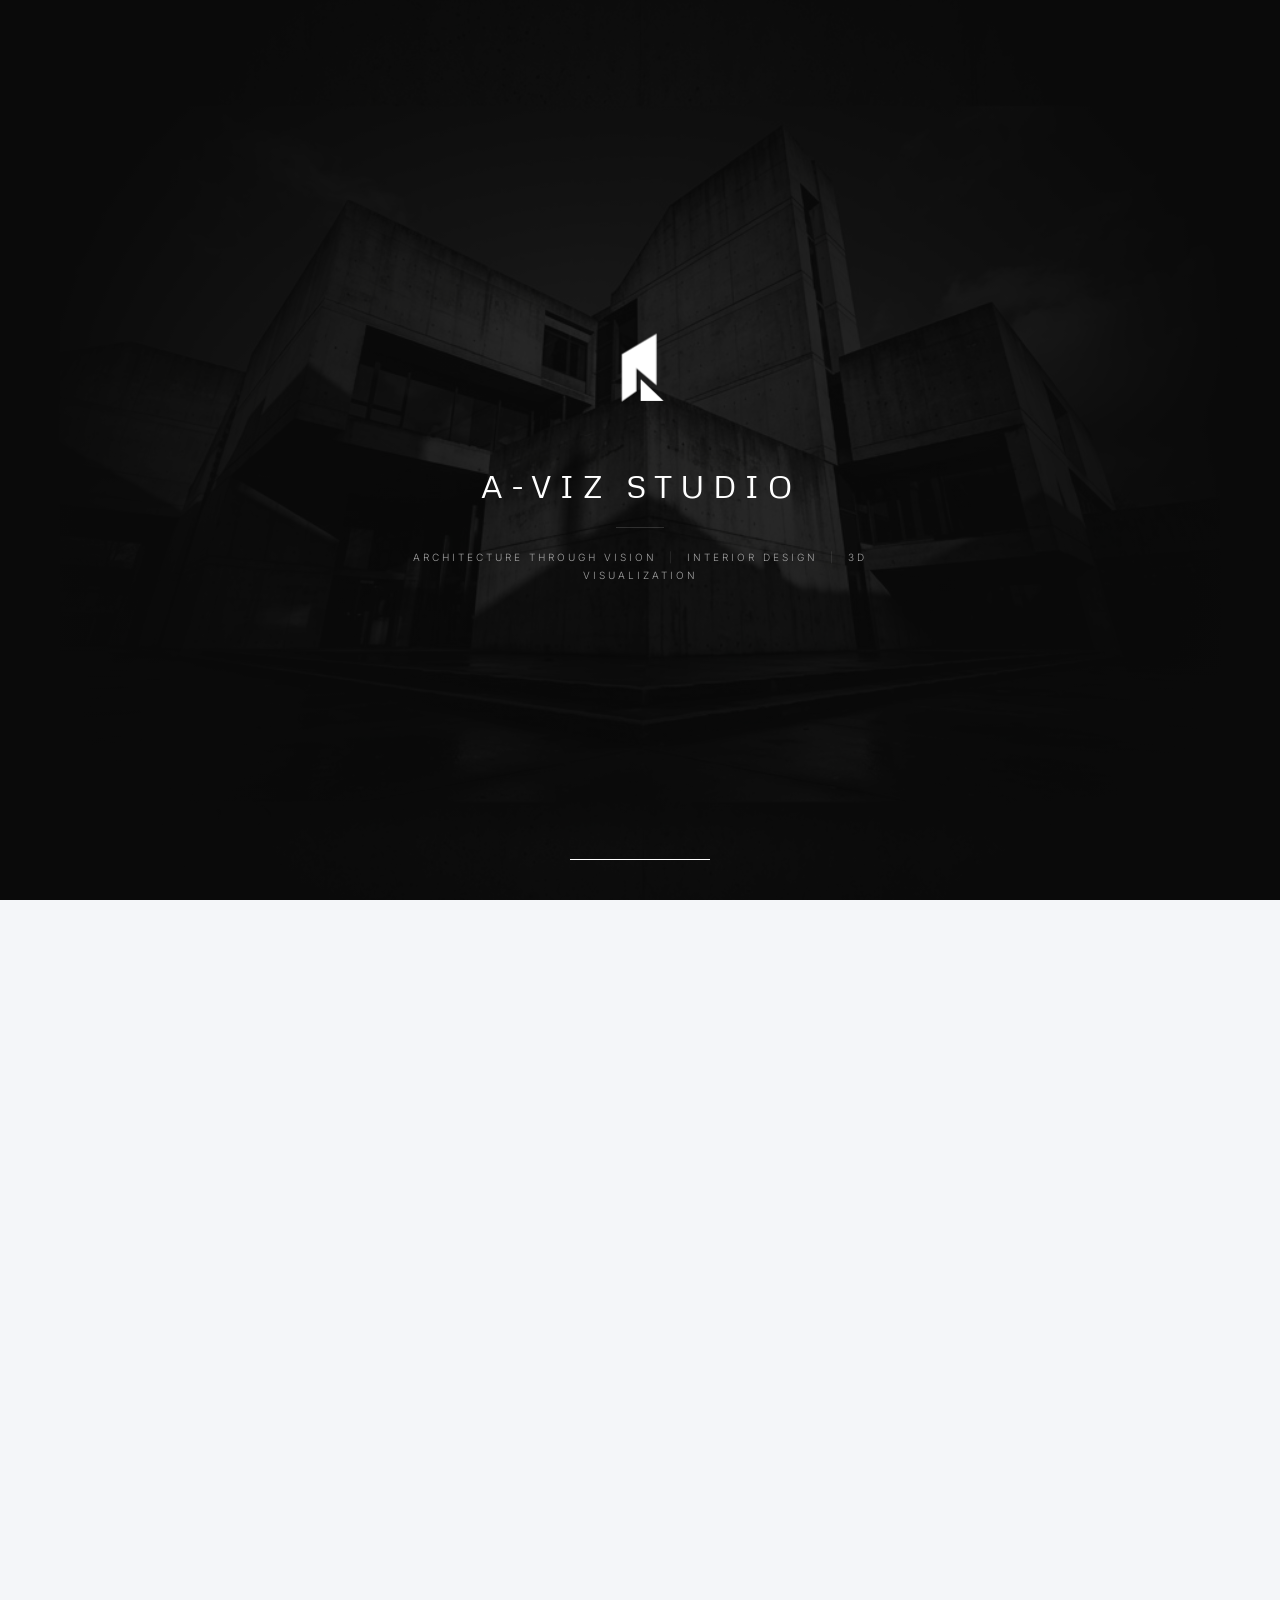
==== index.html @ 0d304546 "Update index.html gtag added" ====
<!DOCTYPE html>
<html lang="en">
    
<head>

    <!-- Google tag (gtag.js) -->
    <script async src="https://www.googletagmanager.com/gtag/js?id=G-V498LYVYKR"></script>
    <script>
      window.dataLayer = window.dataLayer || [];
      function gtag(){dataLayer.push(arguments);}
      gtag('js', new Date());

      gtag('config', 'G-V498LYVYKR');
    </script>
    
    <!-- Basic Metadata for browser configuration -->
    <meta charset="utf-8">
    <meta name="viewport" content="width=device-width, initial-scale=1.0">
    
    <!-- SEO Title and Meta Description rebranded to AVIZ -->
    <title>AVIZ Studio | Luxury Interior Design Studio in Kanyakumari</title>
    <meta name="description" content="AVIZ Studio creates residential, commercial and exterior design solutions with modern architecture, premium interiors and custom spaces across Tamil Nadu, India and international projects.">
    <meta name="keywords" content="Interior Design Studio, Interior Designers, Luxury Interior Design, Architectural Visualization, Residential Interior Design, Commercial Interior Design, Exterior Design, Architecture Studio, Interior Architecture, Interior Design Company, Modern Interior Design, Luxury Home Interiors, Villa Interior Design, Contemporary Interior Design, Turnkey Interior Solutions, Landscape Design, 3D Interior Visualization, Interior Design Services, Custom Interior Design, Interior Design India, Interior Designer Kanyakumari, Interior Design Tamil Nadu, AVIZ Studio, AVIZ Studio Interior Design, AVIZ Studio Architecture, AVIZ Studio Portfolio">
    
    <!-- Linking main premium stylesheet (restructured path) -->
    <link href="css/style.css" rel="stylesheet">
    <!-- Injected branding style overrides -->
    <style>
        .nav-logo-text {
            font-family: 'Metrophobic', sans-serif !important;
            font-size: 20px !important;
            font-weight: 400 !important;
            letter-spacing: 0.25em !important;
            color: #FFFFFF !important;
            text-transform: uppercase !important;
        }
        .dark-theme .nav-logo-text {
            color: var(--accent-gold) !important;
        }
    </style>
    <link rel="canonical" href="https://avizstudio.in/">
    
    <!-- Open Graph (Facebook / LinkedIn) Metadata -->
    <meta property="og:type" content="website">
    <meta property="og:site_name" content="AVIZ Studio">
    <meta property="og:locale" content="en_IN">
    <meta property="og:title" content="Luxury Interior & Architectural Design Studio | AVIZ Studio">
    <meta property="og:description" content="AVIZ Studio is a luxury interior and architectural design studio based in Kanyakumari, creating bespoke residential, commercial, exterior and landscape design solutions across Tamil Nadu, Kerala, India and for international clients.">
    <meta property="og:url" content="https://avizstudio.in/">
    <meta property="og:image" content="https://avizstudio.in/images/seo/og-home.webp">
    <meta property="og:image:secure_url" content="https://avizstudio.in/images/seo/og-home.webp">
    <meta property="og:image:type" content="image/webp">
    <meta property="og:image:width" content="1200">
    <meta property="og:image:height" content="630">
    <meta property="og:image:alt" content="Luxury residential interior designed by AVIZ Studio">
    <meta property="og:country-name" content="India">

    <!-- Twitter Card Metadata -->
    <meta name="twitter:card" content="summary_large_image">
    <meta name="twitter:title" content="Luxury Interior & Architectural Design Studio | AVIZ Studio">
    <meta name="twitter:description" content="Luxury residential, commercial, exterior and landscape design studio serving clients across Tamil Nadu, Kerala, India and internationally.">
    <meta name="twitter:image" content="https://avizstudio.in/images/seo/og-home.webp">
    <meta name="twitter:image:alt" content="Luxury residential interior designed by AVIZ Studio">
    <meta name="twitter:site" content="@avizstudio_in">
    <meta name="twitter:creator" content="@avizstudio_in">

    <!-- Favicon and App Manifest Configuration -->
    <link rel="apple-touch-icon" sizes="180x180" href="favicons/apple-touch-icon.png">
    <link rel="icon" type="image/png" sizes="32x32" href="favicons/favicon-32x32.png">
    <link rel="icon" type="image/png" sizes="16x16" href="favicons/favicon-16x16.png">
    <link rel="manifest" href="site.webmanifest">

    <!-- Schema.org Structured Data Metadata -->
    <script type="application/ld+json">
    [
      {
        "@context": "https://schema.org",
        "@type": "Organization",
        "@id": "https://avizstudio.in/#organization",
        "name": "AVIZ Studio",
        "alternateName": "A-VIZ Studio",
        "url": "https://avizstudio.in",
        "logo": {
            "@type": "ImageObject",
            "url": "https://avizstudio.in/favicons/android-chrome-512x512.png",
            "width": 512,
            "height": 512
        },
        "image": "https://avizstudio.in/favicons/android-chrome-512x512.png",
        "email": "contact@avizstudio.in",
        "telephone": "+917845803419",
        "description": "Luxury interior and architectural design studio specializing in residential, commercial, exterior and landscape design with photorealistic architectural visualization.",
        "sameAs": [
            "https://www.instagram.com/avizstudio.in?igsh=ZXhlcjF0a2FnNzVy",
            "https://www.facebook.com/share/1C89zfrvHT/",
            "https://www.linkedin.com/in/a-viz-studio-0ba87a421/?lipi=urn%3Ali%3Apage%3Ad_flagship3_profile_view_base_contact_details%3BxcHExHjMQsi23bev8tnMuw%3D%3D",
            "https://x.com/avizstudio_in"
        ]
      },
      {
        "@context": "https://schema.org",
        "@type": "LocalBusiness",
        "@id": "https://avizstudio.in/#business",
        "name": "AVIZ Studio",
        "url": "https://avizstudio.in",
        "logo": "https://avizstudio.in/favicons/android-chrome-512x512.png",
        "image": "https://avizstudio.in/images/seo/og-home.webp",
        "email": "contact@avizstudio.in",
        "telephone": "+917845803419",
        "description": "Luxury interior and architectural design studio serving clients across Tamil Nadu, Kerala, India and internationally.",
        "address": {
          "@type": "PostalAddress",
          "streetAddress": "Kanyakumari",
          "addressLocality": "Kanyakumari",
          "addressRegion": "Tamil Nadu",
          "postalCode": "629001",
          "addressCountry": "IN"
        },
        "geo": {
          "@type": "GeoCoordinates",
          "latitude": "8.088300",
          "longitude": "77.538500"
        },
        "areaServed": [
          "Tamil Nadu",
          "Kerala",
          "India"
        ],
        "openingHoursSpecification": [
          {
            "@type": "OpeningHoursSpecification",
            "dayOfWeek": [
              "Monday",
              "Tuesday",
              "Wednesday",
              "Thursday",
              "Friday",
              "Saturday"
            ],
            "opens": "09:00",
            "closes": "18:00"
          }
        ],
        "hasOfferCatalog": {
          "@type": "OfferCatalog",
          "name": "Interior & Architectural Design Services",
          "itemListElement": [
            {
              "@type": "Offer",
              "itemOffered": {
                "@type": "Service",
                "name": "Residential Interior Design"
              }
            },
            {
              "@type": "Offer",
              "itemOffered": {
                "@type": "Service",
                "name": "Commercial Interior Design"
              }
            },
            {
              "@type": "Offer",
              "itemOffered": {
                "@type": "Service",
                "name": "Exterior Design"
              }
            },
            {
              "@type": "Offer",
              "itemOffered": {
                "@type": "Service",
                "name": "Architectural Design"
              }
            },
            {
              "@type": "Offer",
              "itemOffered": {
                "@type": "Service",
                "name": "Landscape Design"
              }
            },
            {
              "@type": "Offer",
              "itemOffered": {
                "@type": "Service",
                "name": "Modular Kitchen Design"
              }
            },
            {
              "@type": "Offer",
              "itemOffered": {
                "@type": "Service",
                "name": "Restaurant Interior Design"
              }
            },
            {
              "@type": "Offer",
              "itemOffered": {
                "@type": "Service",
                "name": "Office Interior Design"
              }
            },
            {
              "@type": "Offer",
              "itemOffered": {
                "@type": "Service",
                "name": "Retail Interior Design"
              }
            },
            {
              "@type": "Offer",
              "itemOffered": {
                "@type": "Service",
                "name": "Furniture Design"
              }
            },
            {
              "@type": "Offer",
              "itemOffered": {
                "@type": "Service",
                "name": "3D Architectural Visualization"
              }
            },
            {
              "@type": "Offer",
              "itemOffered": {
                "@type": "Service",
                "name": "Turnkey Interior Solutions"
              }
            }
          ]
        }
      },
      {
        "@context": "https://schema.org",
        "@type": "WebSite",
        "@id": "https://avizstudio.in/#website",
        "url": "https://avizstudio.in",
        "name": "AVIZ Studio",
        "publisher": {
          "@id": "https://avizstudio.in/#organization"
        },
        "inLanguage": "en-IN"
      },
      {
        "@context": "https://schema.org",
        "@type": "WebPage",
        "@id": "https://avizstudio.in/#webpage",
        "url": "https://avizstudio.in",
        "name": "Luxury Interior & Architectural Design Studio | AVIZ Studio",
        "description": "AVIZ Studio is a luxury interior and architectural design studio based in Kanyakumari, creating bespoke residential, commercial, exterior and landscape design solutions across Tamil Nadu, Kerala, India and for international clients.",
        "isPartOf": {
          "@id": "https://avizstudio.in/#website"
        },
        "about": {
          "@id": "https://avizstudio.in/#organization"
        },
        "primaryImageOfPage": {
          "@type": "ImageObject",
          "url": "https://avizstudio.in/images/seo/og-home.webp"
        }
      },
      {
        "@context": "https://schema.org",
        "@type": "ImageObject",
        "contentUrl": "https://avizstudio.in/images/seo/og-home.webp",
        "name": "Luxury Residential Interior designed by AVIZ Studio",
        "caption": "Luxury interior designed by AVIZ Studio"
      }
    ]
    </script>
</head>
<body class="loading-active">

    <!-- Premium Preloader Screen Overlay -->
    <div id="loader">
        <!-- Atmospheric Background Layer -->
        <div class="loader-bg-layer">
            <div class="loader-bg-img"></div>
            <div class="loader-bg-gradient"></div>
        </div>

        <!-- Central Brand Cluster -->
        <div class="loader-content-cluster">
            <!-- Animated SVG Logo Component -->
            <div class="loader-logo-svg">
                <svg viewBox="0 0 130 162" xmlns="http://www.w3.org/2000/svg" class="loader-svg">
                    <style>
                        @keyframes flapReveal {
                          0% { 
                            stroke-dashoffset: 450; 
                            opacity: 0; 
                            transform: perspective(800px) rotateY(-40deg) translateZ(-50px);
                          }
                          40% { 
                            opacity: 1; 
                          }
                          80% { 
                            stroke-dashoffset: 0; 
                            transform: perspective(800px) rotateY(5deg) translateZ(0);
                          }
                          100% { 
                            stroke-dashoffset: 0; 
                            transform: perspective(800px) rotateY(0deg) translateZ(0);
                            fill: rgba(255, 255, 255, 1);
                          }
                        }
                        
                        @keyframes coreDiscovery {
                          0% { 
                            transform: scale(0) translateY(20px); 
                            opacity: 0; 
                          }
                          65% { 
                            transform: scale(0) translateY(20px); 
                            opacity: 0; 
                          }
                          85% { 
                            transform: scale(1.1) translateY(-2px); 
                            opacity: 1; 
                          }
                          100% { 
                            transform: scale(1) translateY(0); 
                            opacity: 1; 
                          }
                        }
                    
                        @keyframes ambientGlow {
                          0%, 100% { filter: drop-shadow(0 0 2px rgba(255,255,255,0.3)); }
                          50% { filter: drop-shadow(0 0 12px rgba(255,255,255,0.7)); }
                        }
                    
                        .main-flap {
                          fill: rgba(255, 255, 255, 0);
                          stroke: #FFFFFF;
                          stroke-width: 0.75;
                          stroke-dasharray: 450;
                          transform-origin: 88.5px 75px;
                          animation: flapReveal 2.8s cubic-bezier(0.2, 0.8, 0.2, 1) forwards;
                        }
                    
                        .vision-core {
                          fill: #FFFFFF;
                          transform-origin: 82.5px 107.25px;
                          animation: coreDiscovery 3.2s cubic-bezier(0.34, 1.56, 0.64, 1) forwards,
                                     ambientGlow 4s ease-in-out infinite 3.2s;
                        }
                    </style>
                    <rect fill="none" height="162" width="130"></rect>
                    <path class="main-flap" d="M88.5 26L39 55.5V123L59.5 108.5V75L88.5 99.5V26Z"></path>
                    <path class="vision-core" d="M66 123V91.5L99 123H66Z"></path>
                </svg>
            </div>
            <!-- Brand Typography -->
            <h1 class="loader-brand-title">A-VIZ STUDIO</h1>
            <div class="loader-divider"></div>
            <p class="loader-brand-subtitle">
                ARCHITECTURE THROUGH VISION <span>|</span> INTERIOR DESIGN <span>|</span> 3D VISUALIZATION
            </p>
        </div>

        <!-- Muted loading bar -->
        <div class="loader-bar">
            <div class="loader-bar-fill"></div>
        </div>
    </div>

    <!-- Floating Navigation Header -->
    <nav id="navbar">
        <!-- Brand Logo image (rebranded to AVIZ logo) -->
        <a class="nav-logo" href="#home"><img class="nav-logo-img" alt="aviz logo" src="images/home/avizlogo.svg" decoding="async"><span class="nav-logo-text">A-VIZ</span></a>
        
        <!-- Hamburger Toggle Button for Mobile Screens -->
        <button class="hamburger-btn" id="hamburger-toggle" aria-label="Toggle Menu">
            <span class="hamburger-bar"></span>
            <span class="hamburger-bar"></span>
            <span class="hamburger-bar"></span>
        </button>
        
        <!-- Navigation Links List -->
        <ul class="nav-links" id="nav-menu">
            <li><a href="#about">About</a></li>
            <li><a href="#services">Services</a></li>
            <li><a href="#projects">Projects</a></li>
            <li><a href="#contact">Contact</a></li>
            <!-- Mobile Theme Toggle Option inside drawer menu -->
            <li class="mobile-theme-item">
                <button class="theme-toggle-btn-mobile" id="theme-toggle-mobile" aria-label="Toggle Theme">
                    <svg class="moon-icon" fill="none" stroke="currentColor" stroke-width="2" viewBox="0 0 24 24" xmlns="http://www.w3.org/2000/svg">
                        <path stroke-linecap="round" stroke-linejoin="round" d="M20.354 15.354A9 9 0 018.646 3.646 9.003 9.003 0 0012 21a9.003 9.003 0 008.354-5.646z"></path>
                    </svg>
                    <svg class="sun-icon" fill="none" stroke="currentColor" stroke-width="2" viewBox="0 0 24 24" xmlns="http://www.w3.org/2000/svg">
                        <path stroke-linecap="round" stroke-linejoin="round" d="M12 3v1m0 16v1m9-9h-1M4 12H3m15.364-6.364l-.707.707M6.343 17.657l-.707.707m0-12.728l.707.707m12.728 12.728l.707-.707M12 8a4 4 0 100 8 4 4 0 000-8z"></path>
                    </svg>
                </button>
            </li>
        </ul>
        
        <!-- Desktop Theme Switcher Circle Button -->
        <button class="theme-toggle-btn" id="theme-toggle" aria-label="Toggle Theme">
            <svg class="moon-icon" fill="none" stroke="currentColor" stroke-width="2" viewBox="0 0 24 24" xmlns="http://www.w3.org/2000/svg">
                <path stroke-linecap="round" stroke-linejoin="round" d="M20.354 15.354A9 9 0 018.646 3.646 9.003 9.003 0 0012 21a9.003 9.003 0 008.354-5.646z"></path>
            </svg>
            <svg class="sun-icon" fill="none" stroke="currentColor" stroke-width="2" viewBox="0 0 24 24" xmlns="http://www.w3.org/2000/svg">
                <path stroke-linecap="round" stroke-linejoin="round" d="M12 3v1m0 16v1m9-9h-1M4 12H3m15.364-6.364l-.707.707M6.343 17.657l-.707.707m0-12.728l.707.707m12.728 12.728l.707-.707M12 8a4 4 0 100 8 4 4 0 000-8z"></path>
            </svg>
        </button>
    </nav>

    <!-- Main Website Content Wrapper -->
    <div id="main-content">
        <!-- Hero Welcome Section (rebranded copy) -->
        <section id="home">
            <!-- Background Image layer with subtle zoom animation -->
            <div class="hero-background">
                <img class="hero-bg-img" alt="The Grand Marble Villa" src="images/residential/project1/thegrandmarblevilla1.webp" decoding="async">
            </div>
            <!-- Editorial typography contents -->
            <div class="hero-content">
                <span class="hero-badge reveal-mask-up">PREMIUM ARCHITECTURE • INTERIORS • VISUALIZATION</span>
                <h1 class="hero-title reveal-mask-up reveal-delay-1">Designing Spaces <br> <span>Creating Experiences</span></h1>
                <p class="hero-sub-text reveal-mask-up reveal-delay-2">A-VIZ Studio is a multidisciplinary design practice specializing in architecture, interior design, and photorealistic visualization. We transform ideas into timeless spaces through thoughtful design, technical precision, and cinematic-quality visual storytelling.</p>
                <!-- Interactive scroll trigger button -->
                <div class="hero-scroll-btn reveal-mask-up reveal-delay-3" onclick="document.querySelector('#about').scrollIntoView({behavior: 'smooth'})">
                    <span>Explore Work</span>
                    <div class="hero-scroll-line"></div>
                </div>
            </div>
        </section>

        <!-- About Us Section (Rebranded to corporate layout with value quote and metrics) -->
        <section id="about">
            <div class="section-container">
                <!-- Section Header Title -->
                <h2 class="section-title reveal-mask-up">Our <span>Studio</span></h2>
                <div class="about-grid">
                    <!-- Left: Typographic Quote and Stats Grid -->
                    <div class="about-values-col reveal-fade-left">
                        <h3 class="about-lead-quote">Creating timeless architecture and refined interiors through design.</h3>
                        <div class="about-stats-grid">
                            <div class="about-stat-item">
                                <span class="about-stat-num">3</span>
                                <span class="about-stat-label">Years Experience</span>
                            </div>
                            <div class="about-stat-item">
                                <span class="about-stat-num">50+</span>
                                <span class="about-stat-label">Projects Completed</span>
                            </div>
                        </div>
                    </div>
                    <!-- Right: Narrative block -->
                    <div class="about-desc-col reveal-fade-right reveal-delay-2">
                        <p>A-VIZ Studio is a multidisciplinary design studio delivering architecture, interior design, and architectural visualization for residential and commercial projects. Every project is approached with creativity, precision, and a deep understanding of how people experience space.</p>
                        <p>By combining architecture, interior planning, material selection, lighting design, and advanced visualization, we help clients confidently explore and refine their projects long before construction begins.</p>
                        <div class="about-signature">Architecture through Vision</div>
                    </div>
                </div>
            </div>
        </section>

        <!-- Services Section (Replaces Skills and Experience) -->
        <section id="services">
            <div class="section-container">
                <!-- Section Header Tags -->
                <span class="section-meta-tag reveal-mask-up">Our Capabilities</span>
                <h2 class="section-title reveal-mask-up">Our <span>Services</span></h2>
                
                <div class="services-grid">
                    <!-- Service Card 1 -->
                    <div class="services-card reveal-scale-in">
                        <div class="services-card-header">
                            <span class="services-card-badge">01 // ARCHITECTURE</span>
                        </div>
                        <div>
                            <h3 class="services-card-title">Architecture & Planning</h3>
                            <p class="services-card-desc">Thoughtfully designed residential and commercial architecture that balances functionality, aesthetics, and timeless design.</p>
                        </div>
                    </div>
                    <!-- Service Card 2 -->
                    <div class="services-card reveal-scale-in reveal-delay-1">
                        <div class="services-card-header">
                            <span class="services-card-badge">02 // INTERIOR DESIGN</span>
                        </div>
                        <div>
                            <h3 class="services-card-title">Interior Design</h3>
                            <p class="services-card-desc">Bespoke interiors crafted with refined materials, lighting, and spatial planning to create elegant, functional environments.</p>
                        </div>
                    </div>
                    <!-- Service Card 3 -->
                    <div class="services-card reveal-scale-in reveal-delay-2">
                        <div class="services-card-header">
                            <span class="services-card-badge">03 // ARCHITECTURAL VISUALIZATION</span>
                        </div>
                        <div>
                            <h3 class="services-card-title">3D Visualization & Rendering</h3>
                            <p class="services-card-desc">Photorealistic interior and exterior renderings that communicate every design detail before construction begins.</p>
                        </div>
                    </div>
                    <!-- Service Card 4 -->
                    <div class="services-card reveal-scale-in">
                        <div class="services-card-header">
                            <span class="services-card-badge">04 // WALKTHROUGH ANIMATION</span>
                        </div>
                        <div>
                            <h3 class="services-card-title">Cinematic Walkthroughs</h3>
                            <p class="services-card-desc">Immersive animations that allow clients to experience every space through realistic movement, lighting, and atmosphere.</p>
                        </div>
                    </div>
                    <!-- Service Card 5 -->
                    <div class="services-card reveal-scale-in reveal-delay-1">
                        <div class="services-card-header">
                            <span class="services-card-badge">05 // FURNITURE & CUSTOM DESIGN</span>
                        </div>
                        <div>
                            <h3 class="services-card-title">Custom Furniture & Joinery</h3>
                            <p class="services-card-desc">Tailor-made furniture, wardrobes, TV units, kitchens, and built-in elements designed to seamlessly integrate with each project's architectural vision.</p>
                        </div>
                    </div>
                    <!-- Service Card 6 -->
                    <div class="services-card reveal-scale-in reveal-delay-2">
                        <div class="services-card-header">
                            <span class="services-card-badge">06 // DESIGN CONSULTATION</span>
                        </div>
                        <div>
                            <h3 class="services-card-title">Design Consultation</h3>
                            <p class="services-card-desc">Professional guidance on layouts, materials, lighting, finishes, furniture selection, and design strategy to ensure confident decision-making.</p>
                        </div>
                    </div>
                </div>
            </div>
        </section>

        <!-- Portfolio Project Categories Section (Rebranded to clean URLs) -->
        <section id="projects">
            <div class="section-container">
                <!-- Section Header Title -->
                <h2 class="section-title reveal-mask-up">Featured <span>Projects</span></h2>
                <div class="categories-grid">
                    <!-- Category Card 1: Residential Interiors -->
                    <a class="category-card reveal-img-wipe" href="residential/">
                        <div class="category-card-img-wrap">
                            <img alt="Residential Interiors" src="images/home/residential_category.webp" decoding="async">
                        </div>
                        <div class="category-card-content">
                            <h3 class="category-card-title">Residential<br>Interiors</h3>
                            <span class="category-card-link">
                                View Portfolio
                                <svg fill="none" stroke="currentColor" stroke-width="2" viewBox="0 0 24 24" xmlns="http://www.w3.org/2000/svg">
                                    <path stroke-linecap="round" stroke-linejoin="round" d="M14 5l7 7m0 0l-7 7m7-7H3"></path>
                                </svg>
                            </span>
                        </div>
                    </a>
                    <!-- Category Card 2: Commercial Spaces -->
                    <a class="category-card reveal-img-wipe reveal-delay-2" href="commercial/">
                        <div class="category-card-img-wrap">
                            <img alt="Commercial Spaces" src="images/home/commercial_category.webp" decoding="async">
                        </div>
                        <div class="category-card-content">
                            <h3 class="category-card-title">Commercial<br>Spaces</h3>
                            <span class="category-card-link">
                                View Portfolio
                                <svg fill="none" stroke="currentColor" stroke-width="2" viewBox="0 0 24 24" xmlns="http://www.w3.org/2000/svg">
                                    <path stroke-linecap="round" stroke-linejoin="round" d="M14 5l7 7m0 0l-7 7m7-7H3"></path>
                                </svg>
                            </span>
                        </div>
                    </a>
                    <!-- Category Card 3: Exterior Architecture -->
                    <a class="category-card reveal-img-wipe reveal-delay-4" href="exterior/">
                        <div class="category-card-img-wrap">
                            <img alt="Exterior Architecture" src="images/home/exterior_category.webp" decoding="async">
                        </div>
                        <div class="category-card-content">
                            <h3 class="category-card-title">Exterior<br>Architecture</h3>
                            <span class="category-card-link">
                                View Portfolio
                                <svg fill="none" stroke="currentColor" stroke-width="2" viewBox="0 0 24 24" xmlns="http://www.w3.org/2000/svg">
                                    <path stroke-linecap="round" stroke-linejoin="round" d="M14 5l7 7m0 0l-7 7m7-7H3"></path>
                                </svg>
                            </span>
                        </div>
                    </a>
                </div>
            </div>
        </section>

        <!-- Contact Reach-Out Section -->
        <section id="contact">
            <div class="section-container">
                <div class="contact-wrap">
                    <!-- Left: Tagline and description -->
                    <div class="contact-left-col reveal-fade-left">
                        <h2>Let's Craft Something <span>Beautiful</span>.</h2>
                        <p>Have an architectural space or 3D visualization project in mind? Reach out and let's bring it to life.</p>
                    </div>
                    <!-- Right: Directory links of contact pathways -->
                    <!-- Right: Contact methods and social media links -->
                    <div class="contact-right-col reveal-fade-right reveal-delay-1">
                        <!-- Primary Contacts Block -->
                        <div class="contact-primaries">
                            <!-- Channel 1: WhatsApp -->
                            <a class="contact-item" href="https://wa.me/917845803419" target="_blank" rel="noopener noreferrer">
                                <div class="contact-icon-box">
                                    <svg fill="none" stroke="currentColor" stroke-width="2" viewBox="0 0 24 24" xmlns="http://www.w3.org/2000/svg">
                                        <path stroke-linecap="round" stroke-linejoin="round" d="M3 5a2 2 0 012-2h3.28a1 1 0 01.94.725l.548 2.2a1 1 0 01-.321.988l-1.305.98a10.582 10.582 0 004.872 4.872l.98-1.305a1 1 0 01.988-.321l2.2.548a1 1 0 01.725.94V19a2 2 0 01-2 2h-1C9.716 21 3 14.284 3 6V5z"></path>
                                    </svg>
                                </div>
                                <div class="contact-item-info">
                                    <span class="contact-item-label">Phone & Whatsapp</span>
                                    <span class="contact-item-value">+91 78458 03419</span>
                                </div>
                            </a>
                            <!-- Channel 2: Email -->
                            <a class="contact-item" href="mailto:contact@avizstudio.in" target="_blank" rel="noopener noreferrer">
                                <div class="contact-icon-box">
                                    <svg fill="none" stroke="currentColor" stroke-width="2" viewBox="0 0 24 24" xmlns="http://www.w3.org/2000/svg">
                                        <path stroke-linecap="round" stroke-linejoin="round" d="M3 8l7.89 5.26a2 2 0 002.22 0L21 8M5 19h14a2 2 0 002-2V7a2 2 0 00-2-2H5a2 2 0 00-2 2v10a2 2 0 002 2z"></path>
                                    </svg>
                                </div>
                                <div class="contact-item-info">
                                    <span class="contact-item-label">Email Address</span>
                                    <span class="contact-item-value">contact@avizstudio.in</span>
                                </div>
                            </a>
                        </div>
                        
                        <!-- Social Follow Block -->
                        <div class="contact-socials-block">
                            <span class="socials-label">Follow Us</span>
                            <div class="social-icons-row">
                                <!-- Instagram -->
                                <a class="social-icon-btn" href="https://www.instagram.com/avizstudio.in?igsh=ZXhlcjF0a2FnNzVy" target="_blank" rel="noopener noreferrer" aria-label="Instagram">
                                    <svg fill="none" stroke="currentColor" stroke-width="2" viewBox="0 0 24 24" xmlns="http://www.w3.org/2000/svg">
                                        <rect x="2" y="2" width="20" height="20" rx="5" ry="5"></rect>
                                        <path d="M16 11.37A4 4 0 1112.63 8 4 4 0 0116 11.37z"></path>
                                        <line x1="17.5" y1="6.5" x2="17.51" y2="6.5"></line>
                                    </svg>
                                </a>
                                <!-- LinkedIn -->
                                <a class="social-icon-btn" href="https://www.linkedin.com/in/a-viz-studio-0ba87a421/?lipi=urn%3Ali%3Apage%3Ad_flagship3_profile_view_base_contact_details%3BxcHExHjMQsi23bev8tnMuw%3D%3D" target="_blank" rel="noopener noreferrer" aria-label="LinkedIn">
                                    <svg fill="none" stroke="currentColor" stroke-width="2" stroke-linecap="round" stroke-linejoin="round" viewBox="0 0 24 24" xmlns="http://www.w3.org/2000/svg" class="linkedin-icon">
                                        <rect x="2" y="2" width="20" height="20" rx="4" ry="4"></rect>
                                        <line x1="7.5" y1="10.5" x2="7.5" y2="16.5"></line>
                                        <circle cx="7.5" cy="7" r="1" fill="currentColor" stroke="none"></circle>
                                        <path d="M11.5 16.5v-3a2 2 0 0 1 4 0v3"></path>
                                        <line x1="11.5" y1="10.5" x2="11.5" y2="16.5"></line>
                                    </svg>
                                </a>
                                <!-- Twitter / X -->
                                <a class="social-icon-btn" href="https://x.com/avizstudio_in" target="_blank" rel="noopener noreferrer" aria-label="Twitter / X">
                                    <svg fill="none" stroke="currentColor" stroke-width="2" stroke-linecap="round" stroke-linejoin="round" viewBox="0 0 24 24" xmlns="http://www.w3.org/2000/svg">
                                        <path d="M4 4l11.733 16h4.267l-11.733 -16z"></path>
                                        <path d="M4 20l6.768 -6.768m2.46 -2.46l6.772 -6.772"></path>
                                    </svg>
                                </a>
                                <!-- Facebook -->
                                <a class="social-icon-btn" href="https://www.facebook.com/share/1C89zfrvHT/" target="_blank" rel="noopener noreferrer" aria-label="Facebook">
                                    <svg fill="none" stroke="currentColor" stroke-width="2" viewBox="0 0 24 24" xmlns="http://www.w3.org/2000/svg">
                                        <path stroke-linecap="round" stroke-linejoin="round" d="M18 2h-3a5 5 0 00-5 5v3H7v4h3v8h4v-8h3l1-4h-4V7a1 1 0 011-1h3z"></path>
                                    </svg>
                                </a>
                            </div>
                        </div>
                    </div>
                </div>
            </div>
        </section>

        <!-- Footer Copyright Information -->
        <footer>
            <div class="footer-content">
                <div class="footer-copy">&copy; 2026 AVIZ Design Studio. All Rights Reserved.</div>
                <div class="footer-dev">Developed by <a href="https://zencrypt.in/" target="_blank" rel="noopener noreferrer">Zencrypt</a></div>
            </div>
        </footer>
    </div>

    <!-- Script File Linked at the bottom (restructured path) -->
    <script src="js/script.js"></script>
</body>
</html>
---- css/style.css ----
/* ==========================================================================
   AVIZ STUDIO PORTFOLIO SYSTEM - DESIGN 3 (LUXURY EDITORIAL)
   ========================================================================== */

@import url('https://fonts.googleapis.com/css2?family=Manrope:wght@300;400;500;600;700&family=Playfair+Display:ital,wght@0,400;0,500;0,600;0,700;1,400&family=Metrophobic&family=Inter:wght@300;400;500;600&display=swap');

/* --- DESIGN TOKENS --- */
/* Default Light Theme (White, Blue, Gray) */
:root {
    --bg-primary: #F4F6F9;        /* Light blue-tinted cool gray background */
    --bg-secondary: #FFFFFF;      /* Clean solid white card backdrops */
    --bg-tertiary: #E8ECF2;       /* Light border gray */
    --accent-gold: #1800AD;       /* Brand Blue */
    --accent-gold-rgb: 24, 0, 173;
    --text-primary: #121216;      /* Off-black for premium readability */
    --text-muted: #555562;        /* Slate gray for secondary descriptions */
    --white: #FFFFFF;
    --border-color: rgba(24, 0, 173, 0.12); /* Blue-tinted soft gold border */
    --transition-premium: all 0.6s cubic-bezier(0.16, 1, 0.3, 1);
}

/* --- RESET & GLOBAL DEFAULTS --- */
* {
    margin: 0;                                                  /* Set margins for external block spacing */
    padding: 0;                                                 /* Set inner padding spacing boundaries */
    box-sizing: border-box;                                     /* Calculate element dimensions including border and padding */
}

html {
    scroll-behavior: smooth;                                    /* Set auto scroll page transition behavior style */
    background-color: var(--bg-primary);                        /* Apply background theme color */
    color: var(--text-primary);                                 /* Apply text foreground color */
    font-family: 'Manrope', sans-serif;                         /* Apply typographic font family design */
    -webkit-font-smoothing: antialiased;                        /* Configure webkit rendering font smoothing antialiasing */
}

body {
    overflow-x: hidden;                                         /* Enforce boundary clipping on horizontal flow axis */
    background-color: var(--bg-primary);                        /* Apply background theme color */
    line-height: 1.6;                                           /* Set vertical typographic line spacing height */
}

/* Typography Rules */
h1, h2, h3, h4, h5, h6 {
    font-family: 'Playfair Display', serif;                     /* Apply typographic font family design */
    font-weight: 500;                                           /* Set font character stroke weight */
    color: var(--text-primary);                                 /* Apply text foreground color */
    letter-spacing: -0.01em;                                    /* Set horizontal character gap spacing */
}

p {
    font-size: 16px;                                            /* Apply typographic character render size */
    font-weight: 400;                                           /* Set font character stroke weight */
    color: var(--text-muted);                                   /* Apply text foreground color */
}

a {
    color: inherit;                                             /* Apply text foreground color */
    text-decoration: none;                                      /* Enforce typographic underline decoration defaults */
}

img {
    pointer-events: none;                                       /* Toggle mouse hover and click interaction handling */
    -webkit-touch-callout: none;                                /* Toggle iOS long-press callout preview menu display */
    -webkit-user-select: none;                                  /* Toggle WebKit specific user selection selection highlight ability */
    user-select: none;                                          /* Toggle user text/image selection highlight ability */
}

/* Page Section Base */
section {
    min-height: 100vh;                                          /* Set minimum layout height */
    width: 100%;                                                /* Set layout width span */
    position: relative;                                         /* Set positioning layout scheme */
    padding: 120px 80px;                                        /* Set inner padding spacing boundaries */
    display: flex;                                              /* Define element layout container type */
    align-items: center;                                        /* Align flex items along cross layout axis */
    overflow: hidden;                                           /* Enforce clipping boundary rules for overflow content */
    border-bottom: 1px solid var(--border-color);               /* Apply bottom border stroke parameters */
}

.section-container {
    width: 100%;                                                /* Set layout width span */
    max-width: 1360px;                                          /* Set maximum boundary width */
    margin: 0 auto;                                             /* Set margins for external block spacing */
    position: relative;                                         /* Set positioning layout scheme */
    z-index: 10;                                                /* Set stack order layer depth */
}

/* Section Header Typography */
.section-meta-tag {
    font-size: 13px;                                            /* Apply typographic character render size */
    font-weight: 600;                                           /* Set font character stroke weight */
    text-transform: uppercase;                                  /* Apply text character casing transformation */
    letter-spacing: 0.25em;                                     /* Set horizontal character gap spacing */
    color: var(--accent-gold);                                  /* Apply text foreground color */
    margin-bottom: 16px;                                        /* Set bottom external spacing */
    display: block;                                             /* Define element layout container type */
}

.section-title {
    font-size: clamp(48px, 6.5vw, 84px);                        /* Apply typographic character render size */
    line-height: 1.05;                                          /* Set vertical typographic line spacing height */
    margin-bottom: 60px;                                        /* Set bottom external spacing */
    font-weight: 400;                                           /* Set font character stroke weight */
}

.section-title span {
    font-family: 'Playfair Display', serif;                     /* Apply typographic font family design */
    font-style: italic;
    color: var(--accent-gold);                                  /* Apply text foreground color */
}

/* --- PREMIUM PAGE LOADER --- */
#loader {
    position: fixed;                                            /* Set positioning layout scheme */
    inset: 0;                                                   /* Position shorthand for all edges */
    background-color: #0A0A0A;                                  /* Set dark cinematic canvas background */
    z-index: 99999;                                             /* Set stack order layer depth */
    display: flex;                                              /* Define element layout container type */
    flex-direction: column;                                     /* Set layout flex axis flow direction */
    justify-content: center;                                    /* Align flex items along main layout axis */
    align-items: center;                                        /* Align flex items along cross layout axis */
    transition: opacity 0.8s ease, visibility 0.8s;             /* Configure smooth state transition animation rules */
    overflow: hidden;                                           /* Clip any absolute child overflow */
}

/* Background image & gradient container */
.loader-bg-layer {
    position: absolute;
    inset: 0;
    z-index: 1;
    opacity: 0.15;                                              /* Keep background image subtle */
    pointer-events: none;                                       /* Disable click interactions */
}

/* Atmospheric loader background image with zoom animation */
.loader-bg-img {
    position: absolute;
    inset: 0;
    background-image: url('../images/home/loader_bg.jpg');           /* Reference downloaded local asset */
    background-size: cover;                                     /* Span image dimensions to fill */
    background-position: center;                                /* Center background image alignment */
    animation: slowZoom 20s linear infinite alternate;           /* Continuous slow-zoom animation */
}

/* Gradient overlay to fade edges smoothly */
.loader-bg-gradient {
    position: absolute;
    inset: 0;
    background: radial-gradient(circle, transparent 20%, #0A0A0A 80%); /* Blend radial edges into the background */
}

/* Loader content container */
.loader-content-cluster {
    position: relative;
    z-index: 2;
    display: flex;
    flex-direction: column;
    align-items: center;
    text-align: center;
    width: 100%;
    max-width: 90%;                                             /* Responsive boundary padding */
    padding: 0 24px;
}

/* Logo container styling */
.loader-logo-svg {
    width: 90px;                                                /* Responsive width */
    height: 112px;                                              /* Responsive height */
    margin-bottom: 32px;
    opacity: 0;
    transform: translateY(20px);
    animation: loaderReveal 1.2s forwards cubic-bezier(0.16, 1, 0.3, 1) 0.2s;
}

.loader-svg {
    width: 100%;
    height: 100%;
}

/* Brand Text title under loader */
.loader-brand-title {
    font-family: 'Metrophobic', sans-serif;
    font-size: 32px;                                            /* Balanced text size */
    font-weight: 400;
    letter-spacing: 0.25em;
    color: #FFFFFF;
    text-transform: uppercase;
    margin-bottom: 16px;
    opacity: 0;
    transform: translateY(20px);
    animation: loaderReveal 1.2s forwards cubic-bezier(0.16, 1, 0.3, 1) 0.6s;
}

/* Muted divider line */
.loader-divider {
    width: 48px;
    height: 1px;
    background-color: rgba(255, 255, 255, 0.15);
    margin-bottom: 20px;
    opacity: 0;
    transform: scaleX(0);
    transform-origin: center;
    animation: dividerReveal 1.2s forwards cubic-bezier(0.16, 1, 0.3, 1) 0.8s;
}

/* Brand Subtitle / tags */
.loader-brand-subtitle {
    font-family: 'Inter', sans-serif;
    font-size: 10px;                                            /* Small neat tag format */
    font-weight: 300;
    letter-spacing: 0.3em;
    color: #A3A3A3;
    text-transform: uppercase;
    max-width: 500px;
    line-height: 1.8;
    opacity: 0;
    transform: translateY(15px);
    animation: loaderReveal 1.2s forwards cubic-bezier(0.16, 1, 0.3, 1) 1s;
}

.loader-brand-subtitle span {
    color: rgba(255, 255, 255, 0.15);
    margin: 0 6px;
}

/* Loading progress bar container */
.loader-bar {
    position: absolute;
    bottom: 40px;                                               /* Align near the bottom boundary */
    left: 50%;
    transform: translateX(-50%);
    width: 140px;
    height: 1px;
    background: rgba(255, 255, 255, 0.05);
    z-index: 2;
    overflow: hidden;
}

.loader-bar-fill {
    position: absolute;
    top: 0;
    left: 0;
    height: 100%;
    width: 100%;
    background-color: #FFFFFF;
    transform: translateX(-100%);
    animation: loaderProgress 3.5s cubic-bezier(0.16, 1, 0.3, 1) forwards;
}

/* Animations declarations */
@keyframes slowZoom {
    0% { transform: scale(1); }
    100% { transform: scale(1.1); }
}

@keyframes dividerReveal {
    0% { opacity: 0; transform: scaleX(0); }
    100% { opacity: 1; transform: scaleX(1); }
}

@keyframes loaderReveal {
    to {
        opacity: 1;                                             /* Set element opacity alpha visibility level */
        transform: translateY(0);                               /* Apply dimensional transformations and rotations */
    }
}

@keyframes loaderProgress {
    to {
        transform: translateX(0);
    }
}

/* Responsive adjustment media queries */
@media (max-width: 768px) {
    .loader-logo-svg {
        width: 75px;
        height: 93px;
        margin-bottom: 24px;
    }
    .loader-brand-title {
        font-size: 24px;
        letter-spacing: 0.2em;
        margin-bottom: 12px;
    }
    .loader-brand-subtitle {
        font-size: 8px;
        letter-spacing: 0.2em;
        max-width: 280px;
    }
    .loader-brand-subtitle span {
        margin: 0 3px;
    }
}

body.loading-active {
    overflow: hidden;                                           /* Enforce clipping boundary rules for overflow content */
}

/* Anti-Flash Session Loader Skip overrides */
.loader-skipped #loader {
    display: none !important;                                   /* Define element layout container type */
}

.loader-skipped body.loading-active {
    overflow: visible !important;                               /* Enforce clipping boundary rules for overflow content */
}

/* --- NAVIGATION MENU SYSTEM --- */
nav {
    position: fixed;                                            /* Set positioning layout scheme */
    top: 0;                                                     /* Position offset from top edge */
    left: 0;                                                    /* Position offset from left edge */
    width: 100%;                                                /* Set layout width span */
    padding: 30px 80px;                                         /* Set inner padding spacing boundaries */
    display: flex;                                              /* Define element layout container type */
    justify-content: space-between;                             /* Align flex items along main layout axis */
    align-items: center;                                        /* Align flex items along cross layout axis */
    z-index: 9999;                                              /* Set stack order layer depth */
    transition: background 0.4s, padding 0.4s;                  /* Configure smooth state transition animation rules */
    background: linear-gradient(to bottom, rgba(15, 15, 16, 0.8), transparent);    /* Configure background color and image parameters */
    backdrop-filter: blur(10px);
}

nav.nav-scrolled {
    padding: 20px 80px;                                         /* Set inner padding spacing boundaries */
    background-color: rgba(15, 15, 16, 0.95);                   /* Apply background theme color */
    border-bottom: 1px solid rgba(255, 255, 255, 0.05);         /* Apply bottom border stroke parameters */
}

.nav-logo {
    display: flex;                                              /* Align logo image and text side-by-side */
    align-items: center;                                        /* Center align items vertically */
    gap: 12px;                                                  /* Set spacing gap between logo image and text */
    text-decoration: none;                                      /* Remove underline */
    transition: var(--transition-premium);                      /* Configure smooth state transition animation rules */
}

.nav-logo-text {
    font-family: 'Metrophobic', sans-serif !important;          /* Force Metrophobic branding font */
    font-size: 20px !important;                                 /* Force balanced text size next to logo image */
    font-weight: 400 !important;                                 /* Force font weight thickness */
    letter-spacing: 0.25em !important;                           /* Force letter-spacing matching the preloader */
    color: #FFFFFF !important;                                  /* Force logo text pure white for light theme */
    text-transform: uppercase !important;                       /* Force uppercase typography rendering */
    transition: var(--transition-premium);                      /* Configure hover transition animations */
}

.dark-theme .nav-logo-text {
    color: var(--accent-gold) !important;                       /* Force logo text gold in dark theme */
}

.nav-logo:hover {
    opacity: 0.85;                                              /* Set element opacity alpha visibility level */
}

.nav-logo-img {
    height: 52px;                                               /* Constrain logo height to be larger and highly visible */
    width: auto;                                                /* Auto calculate proportional width */
    object-fit: contain;                                        /* Maintain aspect ratio */
    display: block;                                             /* Define element layout container type */
    transition: var(--transition-premium);                      /* Configure smooth state transition animation rules */
    filter: brightness(0) invert(1);                            /* Convert logo to clean solid white silhouette on dark header */
}

.nav-links {
    display: flex;                                              /* Define element layout container type */
    gap: 48px;                                                  /* Define spacing gap between sibling child elements */
    list-style: none;                                           /* Configure list item bullet decorators overrides */
}

.nav-links a {
    font-size: 14px;                                            /* Apply typographic character render size */
    font-weight: 500;                                           /* Set font character stroke weight */
    letter-spacing: 0.15em;                                     /* Set horizontal character gap spacing */
    text-transform: uppercase;                                  /* Apply text character casing transformation */
    color: var(--text-muted);                                   /* Apply text foreground color */
    transition: var(--transition-premium);                      /* Configure smooth state transition animation rules */
    position: relative;                                         /* Set positioning layout scheme */
    padding-bottom: 4px;                                        /* Set bottom internal padding spacing */
}

.nav-links a::after {
    content: '';                                                /* Define generated pseudo-element marker content */
    position: absolute;                                         /* Set positioning layout scheme */
    bottom: 0;                                                  /* Position offset from bottom edge */
    left: 0;                                                    /* Position offset from left edge */
    width: 0;                                                   /* Set layout width span */
    height: 1px;                                                /* Set layout height span */
    background-color: var(--accent-gold);                       /* Apply background theme color */
    transition: var(--transition-premium);                      /* Configure smooth state transition animation rules */
}

.nav-links a:hover {
    color: var(--text-primary);                                 /* Apply text foreground color */
}

.nav-links a:hover::after {
    width: 100%;                                                /* Set layout width span */
}

/* Hamburger toggle for mobile/tablets */
.hamburger-btn {
    display: none;                                              /* Define element layout container type */
    background: none;                                           /* Configure background color and image parameters */
    border: none;                                               /* Apply border stroke parameters */
    cursor: pointer;                                            /* Define mouse cursor visual pointer style */
    flex-direction: column;                                     /* Set layout flex axis flow direction */
    gap: 6px;                                                   /* Define spacing gap between sibling child elements */
    z-index: 10000;                                             /* Set stack order layer depth */
    width: 30px;                                                /* Set layout width span */
    height: 24px;                                               /* Set layout height span */
    justify-content: center;                                    /* Align flex items along main layout axis */
}

.hamburger-bar {
    width: 100%;                                                /* Set layout width span */
    height: 1.5px;                                              /* Set layout height span */
    background-color: var(--text-primary);                      /* Apply background theme color */
    transition: var(--transition-premium);                      /* Configure smooth state transition animation rules */
}

/* --- HERO SECTION --- */
#home {
    padding: 0;                                                 /* Set inner padding spacing boundaries */
    min-height: 100vh;                                          /* Set minimum layout height */
    display: flex;                                              /* Define element layout container type */
    align-items: center;                                        /* Align flex items along cross layout axis */
    position: relative;                                         /* Set positioning layout scheme */
}

.hero-background {
    position: absolute;                                         /* Set positioning layout scheme */
    inset: 0;                                                   /* Position shorthand for all edges */
    z-index: 1;                                                 /* Set stack order layer depth */
    overflow: hidden;                                           /* Enforce clipping boundary rules for overflow content */
}

.hero-background::after {
    content: '';                                                /* Define generated pseudo-element marker content */
    position: absolute;                                         /* Set positioning layout scheme */
    inset: 0;                                                   /* Position shorthand for all edges */
    background: linear-gradient(to bottom, rgba(0, 0, 0, 0.55) 0%, rgba(0, 0, 0, 0.2) 60%, rgba(0, 0, 0, 0.6) 100%) !important;    /* Configure background color and image parameters */
    z-index: 2;                                                 /* Set stack order layer depth */
}

.hero-bg-img {
    width: 100%;                                                /* Set layout width span */
    height: 100%;                                               /* Set layout height span */
    object-fit: cover;                                          /* Determine image fill resize mapping behavior */
    opacity: 0.85 !important;                                   /* Set element opacity alpha visibility level */
    transform: scale(1.05);                                     /* Apply dimensional transformations and rotations */
    animation: zoomBg 10s ease-out forwards;                    /* Apply keyframe animation timeline rules */
}

@keyframes zoomBg {
    to {
        transform: scale(1);                                    /* Apply dimensional transformations and rotations */
    }
}

.hero-content {
    display: flex;                                              /* Define element layout container type */
    flex-direction: column;                                     /* Set layout flex axis flow direction */
    align-items: flex-start;                                    /* Align flex items along cross layout axis */
    padding: 0 80px;                                            /* Set inner padding spacing boundaries */
    width: 100%;                                                /* Set layout width span */
    max-width: 1360px;                                          /* Set maximum boundary width */
    margin: 0 auto;                                             /* Set margins for external block spacing */
    position: relative;                                         /* Set positioning layout scheme */
    z-index: 10;                                                /* Set stack order layer depth */
}

.hero-badge {
    font-size: 13px;                                            /* Apply typographic character render size */
    font-weight: 600;                                           /* Set font character stroke weight */
    letter-spacing: 0.3em;                                      /* Set horizontal character gap spacing */
    color: var(--accent-gold);                                  /* Apply text foreground color */
    text-transform: uppercase;                                  /* Apply text character casing transformation */
    margin-bottom: 24px;                                        /* Set bottom external spacing */
}

.hero-title {
    font-size: clamp(40px, 5.5vw, 85px);                         /* Apply typographic character render size */
    line-height: 0.95;                                          /* Set vertical typographic line spacing height */
    font-weight: 400;                                           /* Set font character stroke weight */
    margin-bottom: 36px;                                        /* Set bottom external spacing */
    max-width: 900px;                                           /* Set maximum boundary width */
}

.hero-title span {
    font-family: 'Playfair Display', serif;                     /* Apply typographic font family design */
    font-style: italic;
    color: var(--accent-gold);                                  /* Apply text foreground color */
}

.hero-sub-text {
    font-size: 18px;                                            /* Apply typographic character render size */
    color: var(--text-muted);                                   /* Apply text foreground color */
    max-width: 580px;                                           /* Set maximum boundary width */
    margin-bottom: 48px;                                        /* Set bottom external spacing */
}

.hero-scroll-btn {
    display: flex;                                              /* Define element layout container type */
    align-items: center;                                        /* Align flex items along cross layout axis */
    gap: 16px;                                                  /* Define spacing gap between sibling child elements */
    font-size: 12px;                                            /* Apply typographic character render size */
    letter-spacing: 0.2em;                                      /* Set horizontal character gap spacing */
    text-transform: uppercase;                                  /* Apply text character casing transformation */
    color: var(--accent-gold);                                  /* Apply text foreground color */
    cursor: pointer;                                            /* Define mouse cursor visual pointer style */
}

.hero-scroll-line {
    width: 40px;                                                /* Set layout width span */
    height: 1px;                                                /* Set layout height span */
    background-color: var(--accent-gold);                       /* Apply background theme color */
    position: relative;                                         /* Set positioning layout scheme */
    overflow: hidden;                                           /* Enforce clipping boundary rules for overflow content */
}

.hero-scroll-line::after {
    content: '';                                                /* Define generated pseudo-element marker content */
    position: absolute;                                         /* Set positioning layout scheme */
    top: 0;                                                     /* Position offset from top edge */
    left: 0;                                                    /* Position offset from left edge */
    width: 100%;                                                /* Set layout width span */
    height: 100%;                                               /* Set layout height span */
    background-color: var(--text-primary);                      /* Apply background theme color */
    transform: translateX(-100%);                               /* Apply dimensional transformations and rotations */
    animation: animateLine 2s infinite cubic-bezier(0.16, 1, 0.3, 1);    /* Apply keyframe animation timeline rules */
}

@keyframes animateLine {
    0% {
        transform: translateX(-100%);                           /* Apply dimensional transformations and rotations */
    }
    50% {
        transform: translateX(0);                               /* Apply dimensional transformations and rotations */
    }
    100% {
        transform: translateX(100%);                            /* Apply dimensional transformations and rotations */
    }
}

/* --- ABOUT SECTION --- */
/* Simple and elegant asymmetric block layout for company presentation */
.about-grid {
    display: grid;                                              /* Define element layout container type */
    grid-template-columns: 1fr 1.2fr;                           /* Define column grid track columns rules */
    gap: 80px;                                                  /* Define spacing gap between sibling child elements */
    align-items: flex-start;                                    /* Align flex items along cross layout axis */
}

/* Typographic values layout on the left */
.about-values-col {
    display: flex;                                              /* Define element layout container type */
    flex-direction: column;                                     /* Set layout flex axis flow direction */
    gap: 40px;                                                  /* Define spacing gap between sibling child elements */
}

/* Asymmetric highlight quote styling */
.about-lead-quote {
    font-family: 'Playfair Display', serif;                     /* Apply typographic font family design */
    font-size: clamp(32px, 4vw, 48px);                          /* Apply typographic character render size */
    line-height: 1.15;                                          /* Set vertical typographic line spacing height */
    font-weight: 400;                                           /* Set font character stroke weight */
    color: var(--text-primary);                                 /* Apply text foreground color */
    margin: 0;                                                  /* Set margins for external block spacing */
}

/* Compact stats list container */
.about-stats-grid {
    display: grid;                                              /* Define element layout container type */
    grid-template-columns: repeat(2, 1fr);                      /* Define column grid track columns rules */
    gap: 24px;                                                  /* Define spacing gap between sibling child elements */
    border-top: 1px solid var(--border-color);                  /* Apply top border stroke parameters */
    padding-top: 32px;                                          /* Set top internal padding spacing */
}

/* Individual statistical metrics container */
.about-stat-item {
    display: flex;                                              /* Define element layout container type */
    flex-direction: column;                                     /* Set layout flex axis flow direction */
    gap: 8px;                                                   /* Define spacing gap between sibling child elements */
}

/* Bold stats count label */
.about-stat-num {
    font-family: 'Playfair Display', serif;                     /* Apply typographic font family design */
    font-size: clamp(40px, 5vw, 56px);                          /* Apply typographic character render size */
    font-weight: 500;                                           /* Set font character stroke weight */
    color: var(--accent-gold);                                  /* Apply text foreground color */
    line-height: 1.0;                                           /* Set vertical typographic line spacing height */
}

/* Descriptive metrics explanation label */
.about-stat-label {
    font-size: 13px;                                            /* Apply typographic character render size */
    text-transform: uppercase;                                  /* Apply text character casing transformation */
    letter-spacing: 0.15em;                                     /* Set horizontal character gap spacing */
    color: var(--text-muted);                                   /* Apply text foreground color */
    font-weight: 600;                                           /* Set font character stroke weight */
}

/* Narrative content layout column on the right */
.about-desc-col {
    display: flex;                                              /* Define element layout container type */
    flex-direction: column;                                     /* Set layout flex axis flow direction */
    align-items: flex-start;                                    /* Align flex items along cross layout axis */
    gap: 24px;                                                  /* Define spacing gap between sibling child elements */
}

/* Narrative paragraph styling */
.about-desc-col p {
    font-size: 17px;                                            /* Apply typographic character render size */
    line-height: 1.8;                                           /* Set vertical typographic line spacing height */
    color: var(--text-muted);                                   /* Apply text foreground color */
    margin: 0;                                                  /* Set margins for external block spacing */
}

/* Signature block */
.about-signature {
    font-family: 'Playfair Display', serif;                     /* Apply typographic font family design */
    font-style: italic;                                         /* Apply italic typography font styling */
    font-size: 20px;                                            /* Apply typographic character render size */
    color: var(--accent-gold);                                  /* Apply text foreground color */
    border-top: 1px solid var(--border-color);                  /* Apply top border stroke parameters */
    padding-top: 16px;                                          /* Set top internal padding spacing */
    width: 100%;                                                /* Set layout width span */
    max-width: 240px;                                           /* Set maximum boundary width */
    margin-top: 16px;                                           /* Set top external spacing */
}


/* --- SERVICES SECTION --- */
/* Grid container holding three premium service cards */
.services-grid {
    display: grid;                                              /* Define element layout container type */
    grid-template-columns: repeat(3, 1fr);                      /* Define column grid track columns rules */
    gap: 40px;                                                  /* Define spacing gap between sibling child elements */
    width: 100%;                                                /* Set layout width span */
}

/* Individual services visual card */
.services-card {
    background-color: var(--bg-secondary);                      /* Apply background theme color */
    border: 1px solid var(--border-color);                      /* Apply border stroke parameters */
    padding: 60px 48px;                                         /* Set inner padding spacing boundaries */
    position: relative;                                         /* Set positioning layout scheme */
    transition: var(--transition-premium);                      /* Configure smooth state transition animation rules */
    display: flex;                                              /* Define element layout container type */
    flex-direction: column;                                     /* Set layout flex axis flow direction */
    justify-content: space-between;                             /* Align flex items along main layout axis */
    min-height: 380px;                                          /* Set minimum layout height */
}

/* services card slide-up float and shadow transitions */
.services-card:hover {
    transform: translateY(-8px);                                /* Apply dimensional transformations and rotations */
    border-color: var(--accent-gold);                           /* Apply borders color scheme value */
    box-shadow: 0 20px 40px rgba(0, 0, 0, 0.15);                 /* Apply outer box shadow dimensional depth */
}

/* services card header containing indicator badge */
.services-card-header {
    display: flex;                                              /* Define element layout container type */
    justify-content: space-between;                             /* Align flex items along main layout axis */
    align-items: flex-start;                                    /* Align flex items along cross layout axis */
    margin-bottom: 30px;                                        /* Set bottom external spacing */
}

/* Services card serial index badge */
.services-card-badge {
    font-size: 14px;                                            /* Apply typographic character render size */
    font-weight: 600;                                           /* Set font character stroke weight */
    color: var(--accent-gold);                                  /* Apply text foreground color */
    letter-spacing: 0.1em;                                      /* Set horizontal character gap spacing */
}

/* Title text inside services card */
.services-card-title {
    font-size: 28px;                                            /* Apply typographic character render size */
    line-height: 1.2;                                           /* Set vertical typographic line spacing height */
    margin-bottom: 16px;                                        /* Set bottom external spacing */
    font-weight: 500;                                           /* Set font character stroke weight */
    color: var(--text-primary);                                 /* Apply text foreground color */
}

/* Body description inside services card */
.services-card-desc {
    font-size: 15px;                                            /* Apply typographic character render size */
    line-height: 1.6;                                           /* Set vertical typographic line spacing height */
    color: var(--text-muted);                                   /* Apply text foreground color */
}

/* --- PROJECT CATEGORIES SHOWCASE --- */
#projects {
    padding-bottom: 80px;                                       /* Set bottom internal padding spacing */
}

.categories-grid {
    display: grid;                                              /* Define element layout container type */
    grid-template-columns: repeat(3, 1fr);                      /* Define column grid track columns rules */
    gap: 30px;                                                  /* Define spacing gap between sibling child elements */
    margin-top: 20px;                                           /* Set top external spacing */
}

.category-card {
    position: relative;                                         /* Set positioning layout scheme */
    aspect-ratio: 3 / 4;                                        /* Enforce fixed proportional aspect ratio */
    overflow: hidden;                                           /* Enforce clipping boundary rules for overflow content */
    display: flex;                                              /* Define element layout container type */
    flex-direction: column;                                     /* Set layout flex axis flow direction */
    justify-content: flex-end;                                  /* Align flex items along main layout axis */
    padding: 48px;                                              /* Set inner padding spacing boundaries */
    border: 1px solid var(--border-color);                      /* Apply border stroke parameters */
    transition: var(--transition-premium);                      /* Configure smooth state transition animation rules */
}

.category-card::after {
    content: '';                                                /* Define generated pseudo-element marker content */
    position: absolute;                                         /* Set positioning layout scheme */
    inset: 0;                                                   /* Position shorthand for all edges */
    background: linear-gradient(to bottom, rgba(15, 15, 16, 0) 40%, rgba(15, 15, 16, 0.95) 95%);    /* Configure background color and image parameters */
    z-index: 2;                                                 /* Set stack order layer depth */
    transition: var(--transition-premium);                      /* Configure smooth state transition animation rules */
}

.category-card-img-wrap {
    position: absolute;                                         /* Set positioning layout scheme */
    inset: 0;                                                   /* Position shorthand for all edges */
    z-index: 1;                                                 /* Set stack order layer depth */
    overflow: hidden;                                           /* Enforce clipping boundary rules for overflow content */
}

.category-card-img-wrap img {
    width: 100%;                                                /* Set layout width span */
    height: 100%;                                               /* Set layout height span */
    object-fit: cover;                                          /* Determine image fill resize mapping behavior */
    filter: grayscale(100%);                                    /* Apply graphics adjustments filter overlays */
    transition: var(--transition-premium);                      /* Configure smooth state transition animation rules */
}

.category-card:hover {
    border-color: var(--accent-gold);                           /* Apply borders color scheme value */
    box-shadow: 0 30px 60px rgba(0, 0, 0, 0.4);                 /* Apply outer box shadow dimensional depth */
}

.category-card:hover .category-card-img-wrap img {
    filter: grayscale(0%);                                      /* Apply graphics adjustments filter overlays */
    transform: scale(1.05);                                     /* Apply dimensional transformations and rotations */
}

.category-card:hover::after {
    background: linear-gradient(to bottom, rgba(15, 15, 16, 0.2) 30%, rgba(15, 15, 16, 0.98) 95%);    /* Configure background color and image parameters */
}

.category-card-content {
    position: relative;                                         /* Set positioning layout scheme */
    z-index: 10;                                                /* Set stack order layer depth */
    display: flex;                                              /* Define element layout container type */
    flex-direction: column;                                     /* Set layout flex axis flow direction */
    align-items: flex-start;                                    /* Align flex items along cross layout axis */
}

.category-card-count {
    font-size: 12px;                                            /* Apply typographic character render size */
    font-weight: 600;                                           /* Set font character stroke weight */
    text-transform: uppercase;                                  /* Apply text character casing transformation */
    letter-spacing: 0.2em;                                      /* Set horizontal character gap spacing */
    color: var(--accent-gold);                                  /* Apply text foreground color */
    margin-bottom: 12px;                                        /* Set bottom external spacing */
}

.category-card-title {
    font-size: 36px;                                            /* Apply typographic character render size */
    line-height: 1.1;                                           /* Set vertical typographic line spacing height */
    font-weight: 400;                                           /* Set font character stroke weight */
    margin-bottom: 24px;                                        /* Set bottom external spacing */
    color: var(--text-primary);                                 /* Apply text foreground color */
}

.category-card-link {
    display: flex;                                              /* Define element layout container type */
    align-items: center;                                        /* Align flex items along cross layout axis */
    gap: 12px;                                                  /* Define spacing gap between sibling child elements */
    font-size: 11px;                                            /* Apply typographic character render size */
    font-weight: 600;                                           /* Set font character stroke weight */
    text-transform: uppercase;                                  /* Apply text character casing transformation */
    letter-spacing: 0.15em;                                     /* Set horizontal character gap spacing */
    color: var(--white);                                        /* Apply text foreground color */
    transition: var(--transition-premium);                      /* Configure smooth state transition animation rules */
}

.category-card-link svg {
    width: 16px;                                                /* Set layout width span */
    height: 16px;                                               /* Set layout height span */
    transition: var(--transition-premium);                      /* Configure smooth state transition animation rules */
}

.category-card:hover .category-card-link {
    color: var(--accent-gold);                                  /* Apply text foreground color */
}

.category-card:hover .category-card-link svg {
    transform: translateX(4px);                                 /* Apply dimensional transformations and rotations */
    stroke: var(--accent-gold);                                 /* Define SVG outline stroke color */
}

/* --- CONTACT SECTION --- */
#contact {
    background-color: var(--bg-secondary);                      /* Apply background theme color */
    padding: 120px 80px;                                        /* Set inner padding spacing boundaries */
    min-height: 70vh;                                           /* Set minimum layout height */
}

.contact-wrap {
    display: grid;                                              /* Define element layout container type */
    grid-template-columns: 1fr 1.2fr;                           /* Define column grid track columns rules */
    gap: 100px;                                                 /* Define spacing gap between sibling child elements */
    align-items: center;                                        /* Align flex items along cross layout axis */
}

.contact-left-col h2 {
    font-size: clamp(38px, 5.5vw, 68px);                        /* Apply typographic character render size */
    line-height: 1.05;                                          /* Set vertical typographic line spacing height */
    margin-bottom: 30px;                                        /* Set bottom external spacing */
}

.contact-left-col h2 span {
    font-family: 'Playfair Display', serif;                     /* Apply typographic font family design */
    font-style: italic;
    color: var(--accent-gold);                                  /* Apply text foreground color */
}

.contact-left-col p {
    font-size: 16px;                                            /* Apply typographic character render size */
    max-width: 450px;                                           /* Set maximum boundary width */
}

.contact-right-col {
    display: flex;                                              /* Define element layout container type */
    flex-direction: column;                                     /* Set layout flex axis flow direction */
    gap: 48px;                                                  /* Set vertical gap spacing between primaries and socials */
}

.contact-primaries {
    display: flex;                                              /* Define element layout container type */
    flex-direction: column;                                     /* Set layout flex axis flow direction */
    gap: 32px;                                                  /* Define spacing gap between sibling primary contact items */
}

.contact-socials-block {
    display: flex;                                              /* Define element layout container type */
    flex-direction: column;                                     /* Set layout flex axis flow direction */
    gap: 20px;                                                  /* Set spacing gap between label and icon row */
    border-top: 1px solid var(--border-color);                  /* Apply separator line above social section */
    padding-top: 40px;                                          /* Set spacing below separator */
}

.socials-label {
    font-size: 12px;                                            /* Apply typographic character render size */
    font-weight: 600;                                           /* Set font character stroke weight */
    text-transform: uppercase;                                  /* Apply text character casing transformation */
    letter-spacing: 0.15em;                                     /* Set horizontal character gap spacing */
    color: var(--text-muted);                                   /* Apply text foreground color */
}

.social-icons-row {
    display: flex;                                              /* Define element layout container type */
    gap: 16px;                                                  /* Set horizontal gap spacing between icons */
    align-items: center;                                        /* Align icons vertically centered */
}

.social-icon-btn {
    width: 52px;                                                /* Set layout width span */
    height: 52px;                                               /* Set layout height span */
    border-radius: 50%;                                         /* Apply circular curvature radius */
    background: var(--bg-tertiary);                             /* Configure background color */
    border: 1px solid var(--border-color);                      /* Apply border stroke parameters */
    display: flex;                                              /* Center align contents */
    align-items: center;                                        /* Align items vertically centered */
    justify-content: center;                                    /* Align items horizontally centered */
    color: var(--text-muted);                                   /* Default muted icon color */
    transition: var(--transition-premium);                      /* Configure premium hover animations */
}

.social-icon-btn svg {
    width: 20px;                                                /* Set layout width span */
    height: 20px;                                               /* Set layout height span */
}


.social-icon-btn:hover {
    background-color: var(--accent-gold);                       /* Change background color on hover */
    color: var(--bg-primary);                                   /* Change SVG color on hover */
    border-color: var(--accent-gold);                           /* Sync border color on hover */
    transform: translateY(-4px);                                /* Subtle micro-lift on hover */
    box-shadow: 0 10px 20px rgba(var(--accent-gold-rgb), 0.15); /* Soft premium gold drop shadow */
}

.contact-item {
    display: flex;                                              /* Define element layout container type */
    align-items: center;                                        /* Align flex items along cross layout axis */
    gap: 24px;                                                  /* Define spacing gap between sibling child elements */
}

.contact-icon-box {
    width: 60px;                                                /* Set layout width span */
    height: 60px;                                               /* Set layout height span */
    border-radius: 50%;                                         /* Apply border corner curvature radius */
    background: var(--bg-tertiary);                             /* Configure background color and image parameters */
    border: 1px solid var(--border-color);                      /* Apply border stroke parameters */
    display: flex;                                              /* Define element layout container type */
    align-items: center;                                        /* Align flex items along cross layout axis */
    justify-content: center;                                    /* Align flex items along main layout axis */
    color: var(--accent-gold);                                  /* Apply text foreground color */
    transition: var(--transition-premium);                      /* Configure smooth state transition animation rules */
    flex-shrink: 0;                                             /* Enforce shrink index factor under pressure */
}

.contact-icon-box svg {
    width: 20px;                                                /* Set layout width span */
    height: 20px;                                               /* Set layout height span */
}

.contact-item-info {
    display: flex;                                              /* Define element layout container type */
    flex-direction: column;                                     /* Set layout flex axis flow direction */
}

.contact-item-label {
    font-size: 12px;                                            /* Apply typographic character render size */
    font-weight: 600;                                           /* Set font character stroke weight */
    text-transform: uppercase;                                  /* Apply text character casing transformation */
    letter-spacing: 0.15em;                                     /* Set horizontal character gap spacing */
    color: var(--text-muted);                                   /* Apply text foreground color */
    margin-bottom: 4px;                                         /* Set bottom external spacing */
}

.contact-item-value {
    font-size: 18px;                                            /* Apply typographic character render size */
    font-weight: 500;                                           /* Set font character stroke weight */
    color: var(--text-primary);                                 /* Apply text foreground color */
    transition: var(--transition-premium);                      /* Configure smooth state transition animation rules */
    border-bottom: 1px solid transparent;                       /* Apply bottom border stroke parameters */
    padding-bottom: 2px;                                        /* Set bottom internal padding spacing */
}

.contact-item:hover .contact-icon-box {
    background-color: var(--accent-gold);                       /* Apply background theme color */
    color: var(--bg-primary);                                   /* Apply text foreground color */
    transform: scale(1.05);                                     /* Apply dimensional transformations and rotations */
}

.contact-item:hover .contact-item-value {
    color: var(--accent-gold);                                  /* Apply text foreground color */
    border-bottom-color: var(--accent-gold);
}

/* --- FOOTER SECTION --- */
footer {
    background-color: var(--bg-primary);                        /* Apply background theme color */
    padding: 40px 80px;                                         /* Set inner padding spacing boundaries */
    border-top: 1px solid var(--border-color);                  /* Apply top border stroke parameters */
}

.footer-content {
    display: flex;                                              /* Define element layout container type */
    justify-content: space-between;                             /* Align flex items along main layout axis */
    align-items: center;                                        /* Align flex items along cross layout axis */
    width: 100%;                                                /* Set layout width span */
    max-width: 1360px;                                          /* Set maximum boundary width */
    margin: 0 auto;                                             /* Set margins for external block spacing */
}

.footer-copy {
    font-size: 14px;                                            /* Apply typographic character render size */
    color: var(--text-muted);                                   /* Apply text foreground color */
}

.footer-dev {
    font-size: 14px;                                            /* Apply typographic character render size */
    color: var(--text-muted);                                   /* Apply text foreground color */
}

.footer-dev a {
    color: var(--accent-gold);                                  /* Apply text foreground color */
    transition: var(--transition-premium);                      /* Configure smooth state transition animation rules */
}

.footer-dev a:hover {
    border-bottom: 1px solid var(--accent-gold);                /* Apply bottom border stroke parameters */
}

/* --- LIGHTBOX (PHOTO VIEWER SYSTEM) --- */
#lightbox {
    position: fixed;                                            /* Set positioning layout scheme */
    inset: 0;                                                   /* Position shorthand for all edges */
    background-color: rgba(15, 15, 16, 0.98);                   /* Apply background theme color */
    z-index: 999999;                                            /* Set stack order layer depth */
    display: none;                                              /* Define element layout container type */
    align-items: center;                                        /* Align flex items along cross layout axis */
    justify-content: center;                                    /* Align flex items along main layout axis */
    opacity: 0;                                                 /* Set element opacity alpha visibility level */
    transition: opacity 0.5s ease;                              /* Configure smooth state transition animation rules */
}

#lightbox.active {
    display: flex;                                              /* Define element layout container type */
    opacity: 1;                                                 /* Set element opacity alpha visibility level */
}

.lightbox-content-wrapper {
    position: relative;                                         /* Set positioning layout scheme */
    width: 90%;                                                 /* Set layout width span */
    height: 85%;                                                /* Set layout height span */
    display: flex;                                              /* Define element layout container type */
    align-items: center;                                        /* Align flex items along cross layout axis */
    justify-content: center;                                    /* Align flex items along main layout axis */
    z-index: 10;                                                /* Set stack order layer depth */
}

.lightbox-img {
    max-width: 90vw;                                            /* Constrain image width directly relative to viewport width */
    max-height: 80vh;                                           /* Constrain image height directly relative to viewport height */
    width: auto;                                                /* Allow auto scaling width */
    height: auto;                                               /* Allow auto scaling height */
    object-fit: contain;                                        /* Determine image fill resize mapping behavior */
    border: 1px solid var(--border-color);                      /* Apply border stroke parameters */
    box-shadow: 0 30px 90px rgba(0, 0, 0, 0.6);                 /* Apply outer box shadow dimensional depth */
    transition: opacity 0.3s ease;                              /* Configure smooth state transition animation rules */
}

.lightbox-close-btn {
    position: absolute;                                         /* Set positioning layout scheme */
    top: -50px;                                                 /* Position offset from top edge */
    right: 0;                                                   /* Position offset from right edge */
    background: none;                                           /* Configure background color and image parameters */
    border: none;                                               /* Apply border stroke parameters */
    cursor: pointer;                                            /* Define mouse cursor visual pointer style */
    color: var(--white);                                        /* Apply text foreground color */
    display: flex;                                              /* Define element layout container type */
    align-items: center;                                        /* Align flex items along cross layout axis */
    justify-content: center;                                    /* Align flex items along main layout axis */
    transition: var(--transition-premium);                      /* Configure smooth state transition animation rules */
    width: 44px;                                                /* Set layout width span */
    height: 44px;                                               /* Set layout height span */
    z-index: 20;                                                /* Set stack order layer depth */
}

.lightbox-close-btn:hover {
    color: var(--accent-gold);                                  /* Apply text foreground color */
    transform: rotate(90deg) scale(1.1);                        /* Apply dimensional transformations and rotations */
}

.lightbox-close-btn svg {
    width: 26px;                                                /* Set layout width span */
    height: 26px;                                               /* Set layout height span */
}

/* Lightbox Navigation Buttons */
.lightbox-arrow {
    position: fixed;                                            /* Set positioning layout scheme */
    top: 50%;                                                   /* Position offset from top edge */
    transform: translateY(-50%);                                /* Apply dimensional transformations and rotations */
    background: rgba(22, 22, 24, 0.5);                          /* Configure background color and image parameters */
    border: 1px solid rgba(255, 255, 255, 0.1);                 /* Apply border stroke parameters */
    color: var(--white);                                        /* Apply text foreground color */
    width: 56px;                                                /* Set layout width span */
    height: 56px;                                               /* Set layout height span */
    border-radius: 50%;                                         /* Apply border corner curvature radius */
    display: flex;                                              /* Define element layout container type */
    align-items: center;                                        /* Align flex items along cross layout axis */
    justify-content: center;                                    /* Align flex items along main layout axis */
    cursor: pointer;                                            /* Define mouse cursor visual pointer style */
    z-index: 9999999;                                           /* Set stack order layer depth */
    transition: var(--transition-premium);                      /* Configure smooth state transition animation rules */
    backdrop-filter: blur(10px);
}

.lightbox-arrow:hover {
    background: var(--accent-gold);                             /* Configure background color and image parameters */
    color: var(--bg-primary);                                   /* Apply text foreground color */
    border-color: var(--accent-gold);                           /* Apply borders color scheme value */
    transform: translateY(-50%) scale(1.1);                     /* Apply dimensional transformations and rotations */
}

.lightbox-arrow.prev-btn {
    left: 40px;                                                 /* Position offset from left edge */
}

.lightbox-arrow.next-btn {
    right: 40px;                                                /* Position offset from right edge */
}

.lightbox-arrow svg {
    width: 24px;                                                /* Set layout width span */
    height: 24px;                                               /* Set layout height span */
}

/* Lightbox Dots Indicator */
.lightbox-dots {
    position: absolute;                                         /* Set positioning layout scheme */
    bottom: 30px;                                               /* Position offset from bottom edge */
    left: 50%;                                                  /* Position offset from left edge */
    transform: translateX(-50%);                                /* Apply dimensional transformations and rotations */
    display: flex;                                              /* Define element layout container type */
    gap: 12px;                                                  /* Define spacing gap between sibling child elements */
    z-index: 9999999;                                           /* Set stack order layer depth */
}

.lightbox-dot {
    width: 8px;                                                 /* Set layout width span */
    height: 8px;                                                /* Set layout height span */
    border-radius: 50%;                                         /* Apply border corner curvature radius */
    background-color: rgba(255, 255, 255, 0.35);                /* Apply background theme color */
    cursor: pointer;                                            /* Define mouse cursor visual pointer style */
    transition: var(--transition-premium);                      /* Configure smooth state transition animation rules */
}

.lightbox-dot.active {
    background-color: var(--accent-gold);                       /* Apply background theme color */
    transform: scale(1.25);                                     /* Apply dimensional transformations and rotations */
}

/* --- DETAIL SUBPAGES (RESIDENTIAL / COMMERCIAL / EXTERIOR MASONRY) --- */
.subpage-hero {
    padding-top: 180px;                                         /* Set top internal padding spacing */
    padding-bottom: 80px;                                       /* Set bottom internal padding spacing */
    background-color: var(--bg-secondary);                      /* Apply background theme color */
}

.subpage-title-wrap {
    display: flex;                                              /* Define element layout container type */
    justify-content: space-between;                             /* Align flex items along main layout axis */
    align-items: flex-end;                                      /* Align flex items along cross layout axis */
    flex-wrap: wrap;                                            /* Set flex children wrapping constraints */
    gap: 40px;                                                  /* Define spacing gap between sibling child elements */
}

.subpage-title-wrap h1 {
    font-size: clamp(44px, 6vw, 76px);                          /* Apply typographic character render size */
    line-height: 1.05;                                          /* Set vertical typographic line spacing height */
    font-weight: 400;                                           /* Set font character stroke weight */
}

.subpage-title-wrap h1 span {
    font-style: italic;
    color: var(--accent-gold);                                  /* Apply text foreground color */
}

.subpage-description {
    font-size: 18px;                                            /* Apply typographic character render size */
    color: var(--text-muted);                                   /* Apply text foreground color */
    max-width: 520px;                                           /* Set maximum boundary width */
    line-height: 1.7;                                           /* Set vertical typographic line spacing height */
}

.back-home-link {
    display: flex;                                              /* Define element layout container type */
    align-items: center;                                        /* Align flex items along cross layout axis */
    gap: 12px;                                                  /* Define spacing gap between sibling child elements */
    font-size: 13px;                                            /* Apply typographic character render size */
    font-weight: 600;                                           /* Set font character stroke weight */
    text-transform: uppercase;                                  /* Apply text character casing transformation */
    letter-spacing: 0.15em;                                     /* Set horizontal character gap spacing */
    color: var(--accent-gold);                                  /* Apply text foreground color */
    margin-bottom: 24px;                                        /* Set bottom external spacing */
}

.back-home-link svg {
    width: 18px;                                                /* Set layout width span */
    height: 18px;                                               /* Set layout height span */
    transition: var(--transition-premium);                      /* Configure smooth state transition animation rules */
}

.back-home-link:hover svg {
    transform: translateX(-4px);                                /* Apply dimensional transformations and rotations */
}

/* Portfolio Masonry Blocks */
.portfolio-wall {
    display: flex;                                              /* Define element layout container type */
    flex-direction: column;                                     /* Set layout flex axis flow direction */
    gap: 120px;                                                 /* Define spacing gap between sibling child elements */
    padding: 100px 80px;                                        /* Set inner padding spacing boundaries */
}

.project-block {
    display: grid;                                              /* Define element layout container type */
    grid-template-columns: 1fr 1.3fr;                           /* Define column grid track columns rules */
    gap: 80px;                                                  /* Define spacing gap between sibling child elements */
    align-items: flex-start;                                    /* Align flex items along cross layout axis */
    border-bottom: 1px solid var(--border-color);               /* Apply bottom border stroke parameters */
    padding-bottom: 100px;                                      /* Set bottom internal padding spacing */
}

.project-block:last-child {
    border-bottom: none;                                        /* Apply bottom border stroke parameters */
    padding-bottom: 0;                                          /* Set bottom internal padding spacing */
}

.project-info-panel {
    display: flex;                                              /* Define element layout container type */
    flex-direction: column;                                     /* Set layout flex axis flow direction */
    align-items: flex-start;                                    /* Align flex items along cross layout axis */
    position: sticky;                                           /* Set positioning layout scheme */
    top: 140px;                                                 /* Position offset from top edge */
}

.project-id-badge {
    font-size: 13px;                                            /* Apply typographic character render size */
    font-weight: 600;                                           /* Set font character stroke weight */
    color: var(--accent-gold);                                  /* Apply text foreground color */
    letter-spacing: 0.15em;                                     /* Set horizontal character gap spacing */
    margin-bottom: 16px;                                        /* Set bottom external spacing */
}

.project-name {
    font-size: 38px;                                            /* Apply typographic character render size */
    line-height: 1.15;                                          /* Set vertical typographic line spacing height */
    margin-bottom: 20px;                                        /* Set bottom external spacing */
    font-weight: 400;                                           /* Set font character stroke weight */
}

.project-desc-text {
    font-size: 16px;                                            /* Apply typographic character render size */
    color: var(--text-muted);                                   /* Apply text foreground color */
    line-height: 1.75;                                          /* Set vertical typographic line spacing height */
    margin-bottom: 32px;                                        /* Set bottom external spacing */
}

.project-palette-wrap {
    display: flex;                                              /* Define element layout container type */
    flex-direction: column;                                     /* Set layout flex axis flow direction */
    gap: 16px;                                                  /* Define spacing gap between sibling child elements */
    margin-bottom: 32px;                                        /* Set bottom external spacing */
}

.project-palette-label {
    font-size: 11px;                                            /* Apply typographic character render size */
    font-weight: 600;                                           /* Set font character stroke weight */
    text-transform: uppercase;                                  /* Apply text character casing transformation */
    letter-spacing: 0.15em;                                     /* Set horizontal character gap spacing */
    color: var(--text-muted);                                   /* Apply text foreground color */
}

.project-palette-list {
    display: flex;                                              /* Define element layout container type */
    gap: 12px;                                                  /* Define spacing gap between sibling child elements */
}

.project-swatch {
    width: 32px;                                                /* Set layout width span */
    height: 32px;                                               /* Set layout height span */
    border-radius: 50%;                                         /* Apply border corner curvature radius */
    border: 2px solid var(--bg-primary);                        /* Apply border stroke parameters */
    box-shadow: 0 4px 10px rgba(0, 0, 0, 0.15);                 /* Apply outer box shadow dimensional depth */
}

/* --- SUBPAGE IMAGE CAROUSEL (LUXURY CAROUSEL) --- */
.project-carousel-col {
    display: flex;                                              /* Define element layout container type */
    flex-direction: column;                                     /* Set layout flex axis flow direction */
    width: 100%;                                                /* Set layout width span */
    position: relative;                                         /* Set positioning layout scheme */
}

.project-carousel-wrapper {
    display: flex;                                              /* Define element layout container type */
    flex-direction: row;                                        /* Set layout flex axis flow direction */
    overflow-x: auto;                                           /* Enforce boundary clipping on horizontal flow axis */
    -webkit-overflow-scrolling: touch;                          /* Configure WebKit specific inertial touch scrolling behavior */
    scroll-snap-type: x mandatory;                              /* Configure horizontal container scroll snap behaviors */
    scrollbar-width: none; /* Firefox */
    width: 100%;                                                /* Set layout width span */
    border-radius: 8px;                                         /* Apply border corner curvature radius */
    border: 1px solid var(--border-color);                      /* Apply border stroke parameters */
    box-shadow: 0 10px 40px rgba(0, 0, 0, 0.05);                /* Apply outer box shadow dimensional depth */
}

.project-carousel-wrapper::-webkit-scrollbar {
    display: none; /* Safari and Chrome */
}

.project-carousel-item {
    flex: 0 0 100%;                                             /* Configure layout flex resizing properties */
    width: 100%;                                                /* Set layout width span */
    aspect-ratio: 16 / 10;                                      /* Enforce fixed proportional aspect ratio */
    scroll-snap-align: start;
    overflow: hidden;                                           /* Enforce clipping boundary rules for overflow content */
    cursor: zoom-in;                                            /* Define mouse cursor visual pointer style */
    position: relative;                                         /* Set positioning layout scheme */
    display: flex;                                              /* Define element layout container type */
    align-items: center;                                        /* Align flex items along cross layout axis */
    justify-content: center;                                    /* Align flex items along main layout axis */
}

.project-carousel-item img {
    width: 100%;                                                /* Set layout width span */
    height: 100%;                                               /* Set layout height span */
    object-fit: cover;                                          /* Determine image fill resize mapping behavior */
    transition: var(--transition-premium);                      /* Configure smooth state transition animation rules */
}

.project-carousel-item:hover img {
    transform: scale(1.02);                                     /* Apply dimensional transformations and rotations */
}

/* Carousel Navigation Controls */
.carousel-nav-arrows {
    display: flex;                                              /* Define element layout container type */
    justify-content: flex-end;                                  /* Align flex items along main layout axis */
    gap: 16px;                                                  /* Define spacing gap between sibling child elements */
    margin-top: 20px;                                           /* Set top external spacing */
}

.carousel-arrow {
    width: 48px;                                                /* Set layout width span */
    height: 48px;                                               /* Set layout height span */
    border-radius: 50%;                                         /* Apply border corner curvature radius */
    border: 1px solid var(--accent-gold);                       /* Apply border stroke parameters */
    background: transparent;                                    /* Configure background color and image parameters */
    color: var(--accent-gold);                                  /* Apply text foreground color */
    display: flex;                                              /* Define element layout container type */
    align-items: center;                                        /* Align flex items along cross layout axis */
    justify-content: center;                                    /* Align flex items along main layout axis */
    cursor: pointer;                                            /* Define mouse cursor visual pointer style */
    transition: var(--transition-premium);                      /* Configure smooth state transition animation rules */
    padding: 0;                                                 /* Set inner padding spacing boundaries */
}

.carousel-arrow:hover {
    background: var(--accent-gold);                             /* Configure background color and image parameters */
    color: var(--bg-primary);                                   /* Apply text foreground color */
}

.carousel-arrow svg {
    width: 18px;                                                /* Set layout width span */
    height: 18px;                                               /* Set layout height span */
}

/* --- SCROLL REVEAL ANIMATIONS (GLOBAL CINEMATIC STYLES) --- */
/* 1. Smooth Slide Up Translate (Headers, Titles, Text lines) */
.reveal-mask-up {
    opacity: 0;                                                 /* Set element opacity alpha visibility level */
    transform: translateY(40px);                                /* Apply dimensional transformations and rotations */
    transition: opacity 1.2s cubic-bezier(0.16, 1, 0.3, 1), 
                transform 1.2s cubic-bezier(0.16, 1, 0.3, 1);
}

.reveal-mask-up.active {
    opacity: 1;                                                 /* Set element opacity alpha visibility level */
    transform: translateY(0);                                   /* Apply dimensional transformations and rotations */
}

/* 2. Cinematic Image Zoom Slide (Portraits, Category Cards, Carousels) */
.reveal-img-wipe {
    opacity: 0;                                                 /* Set element opacity alpha visibility level */
    transform: scale(1.06) translateY(30px);                    /* Apply dimensional transformations and rotations */
    transition: opacity 1.4s cubic-bezier(0.16, 1, 0.3, 1), 
                transform 1.4s cubic-bezier(0.16, 1, 0.3, 1);
}

.reveal-img-wipe.active {
    opacity: 1;                                                 /* Set element opacity alpha visibility level */
    transform: scale(1) translateY(0);                          /* Apply dimensional transformations and rotations */
}

/* 3. Smooth Fade Up Translate (Cards, Timeline items) */
.reveal {
    opacity: 0;                                                 /* Set element opacity alpha visibility level */
    transform: translateY(40px);                                /* Apply dimensional transformations and rotations */
    transition: opacity 1.3s cubic-bezier(0.16, 1, 0.3, 1), 
                transform 1.3s cubic-bezier(0.16, 1, 0.3, 1);
}

.reveal.active {
    opacity: 1;                                                 /* Set element opacity alpha visibility level */
    transform: translateY(0);                                   /* Apply dimensional transformations and rotations */
}

/* 4. Smooth Fade Left Translate */
.reveal-fade-left {
    opacity: 0;                                                 /* Set element opacity alpha visibility level */
    transform: translateX(-50px);                               /* Apply dimensional transformations and rotations */
    transition: opacity 1.3s cubic-bezier(0.16, 1, 0.3, 1), 
                transform 1.3s cubic-bezier(0.16, 1, 0.3, 1);
}

.reveal-fade-left.active {
    opacity: 1;                                                 /* Set element opacity alpha visibility level */
    transform: translateX(0);                                   /* Apply dimensional transformations and rotations */
}

/* 5. Smooth Fade Right Translate */
.reveal-fade-right {
    opacity: 0;                                                 /* Set element opacity alpha visibility level */
    transform: translateX(50px);                                /* Apply dimensional transformations and rotations */
    transition: opacity 1.3s cubic-bezier(0.16, 1, 0.3, 1), 
                transform 1.3s cubic-bezier(0.16, 1, 0.3, 1);
}

.reveal-fade-right.active {
    opacity: 1;                                                 /* Set element opacity alpha visibility level */
    transform: translateX(0);                                   /* Apply dimensional transformations and rotations */
}

/* 6. Cinematic Scale In Zoom */
.reveal-scale-in {
    opacity: 0;                                                 /* Set element opacity alpha visibility level */
    transform: scale(0.9) translateY(20px);                     /* Apply dimensional transformations and rotations */
    transition: opacity 1.4s cubic-bezier(0.16, 1, 0.3, 1), 
                transform 1.4s cubic-bezier(0.16, 1, 0.3, 1);
}

.reveal-scale-in.active {
    opacity: 1;                                                 /* Set element opacity alpha visibility level */
    transform: scale(1) translateY(0);                          /* Apply dimensional transformations and rotations */
}

/* Deluxe Staggered Transition Delays */
.reveal-delay-1 { transition-delay: 0.1s; }
.reveal-delay-2 { transition-delay: 0.2s; }
.reveal-delay-3 { transition-delay: 0.3s; }
.reveal-delay-4 { transition-delay: 0.4s; }
.reveal-delay-5 { transition-delay: 0.5s; }
.reveal-delay-6 { transition-delay: 0.6s; }



/* ==========================================================================
   RESPONSIVE DESIGN OVERRIDES (TABLETS & PHONES)
   ========================================================================== */

/* --- TABLET OVERRIDES (max-width: 1024px) --- */
@media (max-width: 1024px) {
    section {
        padding: 100px 40px;                                    /* Set inner padding spacing boundaries */
    }

    nav {
        padding: 24px 40px;                                     /* Set inner padding spacing boundaries */
    }

    nav.nav-scrolled {
        padding: 16px 40px;                                     /* Set inner padding spacing boundaries */
    }

    .about-grid {
        grid-template-columns: 1fr;                             /* Define column grid track columns rules */
        gap: 60px;                                              /* Define spacing gap between sibling child elements */
    }

    .about-photo-col {
        display: flex;                                          /* Define element layout container type */
        justify-content: center;                                /* Align flex items along main layout axis */
    }

    .edu-skills-grid {
        grid-template-columns: 1fr;                             /* Define column grid track columns rules */
        gap: 60px;                                              /* Define spacing gap between sibling child elements */
    }

    .exp-timeline {
        grid-template-columns: 1fr;                             /* Define column grid track columns rules */
        gap: 40px;                                              /* Define spacing gap between sibling child elements */
    }

    .exp-card {
        min-height: auto;                                       /* Set minimum layout height */
        padding: 48px 36px;                                     /* Set inner padding spacing boundaries */
    }

    .categories-grid {
        grid-template-columns: 1fr;                             /* Define column grid track columns rules */
        gap: 40px;                                              /* Define spacing gap between sibling child elements */
    }

    .category-card {
        aspect-ratio: 16 / 10;                                  /* Enforce fixed proportional aspect ratio */
    }

    .contact-wrap {
        grid-template-columns: 1fr;                             /* Define column grid track columns rules */
        gap: 60px;                                              /* Define spacing gap between sibling child elements */
    }

    .portfolio-wall {
        padding: 80px 40px;                                     /* Set inner padding spacing boundaries */
        gap: 80px;                                              /* Define spacing gap between sibling child elements */
    }

    .project-block {
        grid-template-columns: 1fr;                             /* Define column grid track columns rules */
        gap: 40px;                                              /* Define spacing gap between sibling child elements */
        padding-bottom: 60px;                                   /* Set bottom internal padding spacing */
    }

    .project-info-panel {
        position: relative;                                     /* Set positioning layout scheme */
        top: 0;                                                 /* Position offset from top edge */
    }
}

/* --- MOBILE PHONE OVERRIDES (max-width: 768px) --- */
@media (max-width: 768px) {
    section {
        padding: 80px 24px;                                     /* Set inner padding spacing boundaries */
    }


    nav {
        padding: 20px 24px;                                     /* Set inner padding spacing boundaries */
    }

    nav.nav-scrolled {
        padding: 14px 24px;                                     /* Set inner padding spacing boundaries */
    }

    .nav-logo {
        font-size: 18px !important;                             /* Apply typographic character render size */
        white-space: nowrap !important;                         /* Manage inline word wrapping rules */
    }

    /* Solid Dark Graphite Background Menu on Mobile (both themes) */
    .nav-links {
        position: fixed;                                        /* Set positioning layout scheme */
        top: 0;                                                 /* Position offset from top edge */
        right: -100%;                                           /* Position offset from right edge */
        width: 75%;                                             /* Set layout width span */
        height: 100vh;                                          /* Set layout height span */
        background-color: #161618 !important; /* Force dark background */
        flex-direction: column;                                 /* Set layout flex axis flow direction */
        justify-content: center;                                /* Align flex items along main layout axis */
        align-items: center;                                    /* Align flex items along cross layout axis */
        gap: 32px;                                              /* Define spacing gap between sibling child elements */
        z-index: 9998;                                          /* Set stack order layer depth */
        transition: right 0.7s cubic-bezier(0.16, 1, 0.3, 1);    /* Configure smooth state transition animation rules */
        border-left: 1px solid rgba(255, 255, 255, 0.08) !important;    /* Apply left border stroke parameters */
        box-shadow: -10px 0 30px rgba(0, 0, 0, 0.4);            /* Apply outer box shadow dimensional depth */
    }

    .nav-links.active {
        right: 0 !important;                                    /* Position offset from right edge */
    }

    .nav-links a {
        color: rgba(255, 255, 255, 0.8) !important; /* Force readable white link text */
        font-size: 20px !important;                             /* Apply typographic character render size */
    }

    .nav-links a:hover {
        color: var(--accent-gold) !important;                   /* Apply text foreground color */
    }

    /* Hide desktop toggle, show mobile switcher item in slide-out menu */
    #navbar > .theme-toggle-btn {
        display: none !important;                               /* Define element layout container type */
    }

    .mobile-theme-item {
        display: flex !important;                               /* Define element layout container type */
        margin-top: 16px;                                       /* Set top external spacing */
    }

    .theme-toggle-btn-mobile {
        background: none;                                       /* Configure background color and image parameters */
        border: 1px solid rgba(255, 255, 255, 0.15);            /* Apply border stroke parameters */
        width: 46px;                                            /* Set layout width span */
        height: 46px;                                           /* Set layout height span */
        border-radius: 50%;                                     /* Apply border corner curvature radius */
        cursor: pointer;                                        /* Define mouse cursor visual pointer style */
        display: flex;                                          /* Define element layout container type */
        align-items: center;                                    /* Align flex items along cross layout axis */
        justify-content: center;                                /* Align flex items along main layout axis */
        color: var(--accent-gold);                              /* Apply text foreground color */
        transition: var(--transition-premium);                  /* Configure smooth state transition animation rules */
    }

    .theme-toggle-btn-mobile:hover {
        background: var(--accent-gold);                         /* Configure background color and image parameters */
        color: #161618;                                         /* Apply text foreground color */
        border-color: var(--accent-gold);                       /* Apply borders color scheme value */
    }

    .theme-toggle-btn-mobile svg {
        width: 22px;                                            /* Set layout width span */
        height: 22px;                                           /* Set layout height span */
        fill: none;                                             /* Define SVG inner fill area coloring */
    }

    .hamburger-btn {
        display: flex;                                          /* Define element layout container type */
    }

    /* Transform hamburger into close state on active menu */
    .hamburger-btn.active .hamburger-bar:nth-child(1) {
        transform: translateY(7.5px) rotate(45deg);             /* Apply dimensional transformations and rotations */
    }
    
    .hamburger-btn.active .hamburger-bar:nth-child(2) {
        opacity: 0;                                             /* Set element opacity alpha visibility level */
    }

    .hamburger-btn.active .hamburger-bar:nth-child(3) {
        transform: translateY(-7.5px) rotate(-45deg);           /* Apply dimensional transformations and rotations */
    }

    .hero-content {
        padding: 0 24px;                                        /* Set inner padding spacing boundaries */
    }

    .hero-bg-img {
        object-position: 35% center !important; /* Center best parts of furniture on vertical screens */
    }

    .hero-title {
        font-size: clamp(38px, 10vw, 56px);                     /* Apply typographic character render size */
        margin-bottom: 24px;                                    /* Set bottom external spacing */
    }

    .hero-sub-text {
        font-size: 15px;                                        /* Apply typographic character render size */
        margin-bottom: 36px;                                    /* Set bottom external spacing */
    }

    .about-photo-frame {
        padding: 16px;                                          /* Set inner padding spacing boundaries */
    }

    .about-desc-col h3 {
        font-size: 24px;                                        /* Apply typographic character render size */
    }

    .about-desc-col p {
        font-size: 15px;                                        /* Apply typographic character render size */
        line-height: 1.7;                                       /* Set vertical typographic line spacing height */
    }

    .edu-degree {
        font-size: 20px;                                        /* Apply typographic character render size */
    }

    .exp-card-role {
        font-size: 26px;                                        /* Apply typographic character render size */
    }

    .category-card {
        padding: 30px;                                          /* Set inner padding spacing boundaries */
        aspect-ratio: 4 / 3;                                    /* Enforce fixed proportional aspect ratio */
    }

    .category-card-title {
        font-size: 28px;                                        /* Apply typographic character render size */
        margin-bottom: 16px;                                    /* Set bottom external spacing */
    }

    #contact {
        padding: 80px 24px;                                     /* Set inner padding spacing boundaries */
    }

    .contact-left-col h2 {
        font-size: 32px;                                        /* Apply typographic character render size */
    }

    .contact-icon-box {
        width: 50px;                                            /* Set layout width span */
        height: 50px;                                           /* Set layout height span */
    }

    .contact-item-value {
        font-size: 16px;                                        /* Apply typographic character render size */
    }

    footer {
        padding: 30px 24px;                                     /* Set inner padding spacing boundaries */
    }

    .footer-content {
        flex-direction: column;                                 /* Set layout flex axis flow direction */
        gap: 16px;                                              /* Define spacing gap between sibling child elements */
        text-align: center;                                     /* Align block content flow alignment */
    }

    /* Category Subpage Mobile Adjustments */
    .subpage-hero {
        padding-top: 110px !important;                          /* Set top internal padding spacing */
        padding-bottom: 24px !important;                        /* Set bottom internal padding spacing */
    }

    .subpage-title-wrap h1 {
        font-size: clamp(28px, 8vw, 36px) !important;           /* Apply typographic character render size */
    }

    .subpage-description {
        font-size: 14px !important;                             /* Apply typographic character render size */
        line-height: 1.6 !important;                            /* Set vertical typographic line spacing height */
        max-width: 100% !important;                             /* Set maximum boundary width */
    }

    .back-home-link {
        display: none !important;                               /* Define element layout container type */
    }

    .carousel-nav-arrows {
        display: none !important;                               /* Define element layout container type */
    }

    .portfolio-wall {
        padding: 40px 24px !important;                          /* Set inner padding spacing boundaries */
        gap: 50px !important;                                   /* Define spacing gap between sibling child elements */
    }

    .project-block {
        gap: 24px !important;                                   /* Define spacing gap between sibling child elements */
        padding-bottom: 40px !important;                        /* Set bottom internal padding spacing */
        border-bottom: 1px solid var(--border-color) !important;    /* Apply bottom border stroke parameters */
    }

    .project-name {
        font-size: 22px !important;                             /* Apply typographic character render size */
        margin-top: 8px !important;                             /* Set top external spacing */
        margin-bottom: 12px !important;                         /* Set bottom external spacing */
    }

    .project-desc-text {
        font-size: 14px !important;                             /* Apply typographic character render size */
        line-height: 1.6 !important;                            /* Set vertical typographic line spacing height */
        margin-bottom: 18px !important;                         /* Set bottom external spacing */
    }

    .project-swatch {
        width: 38px !important;                                 /* Set layout width span */
        height: 38px !important;                                /* Set layout height span */
    }

    .project-palette-list {
        gap: 12px !important;                                   /* Define spacing gap between sibling child elements */
    }

    .project-palette-wrap {
        margin-bottom: 16px !important;                         /* Set bottom external spacing */
    }

    .project-carousel-item {
        aspect-ratio: 16 / 10 !important;                       /* Enforce fixed proportional aspect ratio */
    }

    .lightbox-content-wrapper {
        max-width: 95%;                                         /* Set maximum boundary width */
        max-height: 95%;                                        /* Set maximum boundary height */
    }
}

/* ==========================================================================
   THEME TOGGLE SYSTEM & LIGHT MODE STYLING
   ========================================================================== */

/* Optional Dark Theme Override (Obsidian, Gold) */
.dark-theme {
    --bg-primary: #0F0F10;        /* Deep obsidian black */
    --bg-secondary: #161618;      /* Rich graphite */
    --bg-tertiary: #1D1D20;       /* Muted gray-black */
    --accent-gold: #C5A880;       /* Champagne/Bronze gold */
    --accent-gold-rgb: 197, 168, 128;
    --text-primary: #F5F5F7;      /* Warm white */
    --text-muted: #8A8A8F;        /* Muted slate gray */
    --border-color: rgba(197, 168, 128, 0.15); /* Soft gold border */
}

/* ==========================================================================
   VISIBILITY, TAG REMOVAL, AND CARD REFINEMENTS OVERRIDES
   ========================================================================== */

/* 1. Header Navigation Link & Logo Colors */
nav {
    border-bottom: 1px solid transparent;                       /* Apply bottom border stroke parameters */
}
nav:not(.nav-scrolled) .nav-logo {
    color: var(--white) !important;                             /* Apply text foreground color */
}
nav:not(.nav-scrolled) .nav-links a {
    color: rgba(255, 255, 255, 0.8) !important;                 /* Apply text foreground color */
}
nav:not(.nav-scrolled) .nav-links a:hover {
    color: var(--white) !important;                             /* Apply text foreground color */
}
nav:not(.nav-scrolled) .hamburger-bar {
    background-color: var(--white) !important;                  /* Apply background theme color */
}

nav.nav-scrolled {
    background-color: #0F0F10 !important; /* Always solid black scrolled background */
    border-bottom: 1px solid rgba(255, 255, 255, 0.05) !important;    /* Apply bottom border stroke parameters */
}
nav.nav-scrolled .nav-logo {
    color: var(--white) !important; /* Logo text is white */
}
nav.nav-scrolled .nav-links a {
    color: rgba(255, 255, 255, 0.8) !important; /* Links are white */
}
nav.nav-scrolled .nav-links a:hover {
    color: var(--white) !important;                             /* Apply text foreground color */
}
nav.nav-scrolled .hamburger-bar {
    background-color: var(--white) !important;                  /* Apply background theme color */
}

/* 2. Hero Text & Background Blending Overlay */
#home .hero-title {
    color: var(--white) !important;                             /* Apply text foreground color */
}
#home .hero-title span {
    color: var(--accent-gold) !important;                       /* Apply text foreground color */
}
#home .hero-sub-text {
    color: rgba(255, 255, 255, 0.85) !important;                /* Apply text foreground color */
    text-shadow: 0 2px 10px rgba(0, 0, 0, 0.35) !important;     /* Apply typographic character shadow depth */
}
#home .hero-scroll-btn {
    color: var(--accent-gold) !important;                       /* Apply text foreground color */
}
#home .hero-scroll-line {
    background-color: var(--accent-gold) !important;            /* Apply background theme color */
}
#home .hero-scroll-line::after {
    background-color: var(--white) !important;                  /* Apply background theme color */
}

.hero-background::after {
    content: '' !important;                                     /* Define generated pseudo-element marker content */
    position: absolute !important;                              /* Set positioning layout scheme */
    inset: 0 !important;                                        /* Position shorthand for all edges */
    background: linear-gradient(to bottom, rgba(0, 0, 0, 0.55) 0%, rgba(0, 0, 0, 0.2) 60%, rgba(0, 0, 0, 0.6) 100%) !important;    /* Configure background color and image parameters */
    z-index: 2 !important;                                      /* Set stack order layer depth */
}

/* 3. Global Section Meta Tag Removal */
.section-meta-tag {
    display: none !important;                                   /* Define element layout container type */
}

/* 4. Projects Category Cards override */
.category-card-count {
    display: none !important;                                   /* Define element layout container type */
}
.category-card-title {
    color: var(--white) !important;                             /* Apply text foreground color */
    text-shadow: 0 2px 12px rgba(0, 0, 0, 0.4) !important;      /* Apply typographic character shadow depth */
}

/* 5. Fixed Circular Back-to-Projects Button */
.back-home-link {
    position: fixed !important;                                 /* Set positioning layout scheme */
    top: 110px !important;                                      /* Position offset from top edge */
    left: 24px !important;                                      /* Position offset from left edge */
    z-index: 999 !important;                                    /* Set stack order layer depth */
    background: var(--accent-gold) !important;                  /* Configure background color and image parameters */
    width: 48px !important;                                     /* Set layout width span */
    height: 48px !important;                                    /* Set layout height span */
    border-radius: 50% !important;                              /* Apply border corner curvature radius */
    display: inline-flex !important;                            /* Define element layout container type */
    align-items: center !important;                             /* Align flex items along cross layout axis */
    justify-content: center !important;                         /* Align flex items along main layout axis */
    color: var(--bg-primary) !important;                        /* Apply text foreground color */
    transition: var(--transition-premium) !important;           /* Configure smooth state transition animation rules */
    font-size: 0 !important; /* Hide text label completely */
    box-shadow: 0 4px 16px rgba(0, 0, 0, 0.15) !important;      /* Apply outer box shadow dimensional depth */
    border: 1px solid var(--border-color) !important;           /* Apply border stroke parameters */
}

.back-home-link:hover {
    background: var(--text-primary) !important;                 /* Configure background color and image parameters */
    color: var(--bg-primary) !important;                        /* Apply text foreground color */
    transform: translateX(-4px) !important;                     /* Apply dimensional transformations and rotations */
}

.back-home-link svg {
    width: 20px !important;                                     /* Set layout width span */
    height: 20px !important;                                    /* Set layout height span */
    margin: 0 !important;                                       /* Set margins for external block spacing */
}

/* 6. Larger Circular Color Palettes with Outline */
.project-swatch {
    width: 46px !important;                                     /* Set layout width span */
    height: 46px !important;                                    /* Set layout height span */
    border-radius: 50% !important;                              /* Apply border corner curvature radius */
    border: 2px solid var(--bg-primary) !important;             /* Apply border stroke parameters */
    box-shadow: 0 0 0 2px var(--border-color) !important;       /* Apply outer box shadow dimensional depth */
    cursor: pointer !important;                                 /* Define mouse cursor visual pointer style */
    transition: var(--transition-premium) !important;           /* Configure smooth state transition animation rules */
}

.project-swatch:hover {
    transform: scale(1.15) !important;                          /* Apply dimensional transformations and rotations */
    box-shadow: 0 0 0 3px var(--accent-gold) !important;        /* Apply outer box shadow dimensional depth */
}

.project-palette-list {
    display: flex !important;                                   /* Define element layout container type */
    gap: 16px !important;                                       /* Define spacing gap between sibling child elements */
}

.project-palette-wrap {
    margin-top: 10px !important;                                /* Set top external spacing */
    margin-bottom: 24px !important;                             /* Set bottom external spacing */
}

.mobile-theme-item {
    display: none;                                              /* Define element layout container type */
}

/* Theme toggle button styling in navbar */
.theme-toggle-btn {
    background: none;                                           /* Configure background color and image parameters */
    border: 1px solid var(--border-color);                      /* Apply border stroke parameters */
    width: 44px;                                                /* Set layout width span */
    height: 44px;                                               /* Set layout height span */
    border-radius: 50%;                                         /* Apply border corner curvature radius */
    cursor: pointer;                                            /* Define mouse cursor visual pointer style */
    display: flex;                                              /* Define element layout container type */
    align-items: center;                                        /* Align flex items along cross layout axis */
    justify-content: center;                                    /* Align flex items along main layout axis */
    color: var(--accent-gold);                                  /* Apply text foreground color */
    transition: var(--transition-premium);                      /* Configure smooth state transition animation rules */
    margin-left: 24px;                                          /* Set left external spacing */
    position: relative;                                         /* Set positioning layout scheme */
    z-index: 10001;                                             /* Set stack order layer depth */
}

.theme-toggle-btn:hover {
    background: var(--accent-gold);                             /* Configure background color and image parameters */
    color: var(--bg-primary);                                   /* Apply text foreground color */
    border-color: var(--accent-gold);                           /* Apply borders color scheme value */
}

.theme-toggle-btn svg {
    width: 20px;                                                /* Set layout width span */
    height: 20px;                                               /* Set layout height span */
    fill: none;                                                 /* Define SVG inner fill area coloring */
    transition: transform 0.6s cubic-bezier(0.16, 1, 0.3, 1) !important;    /* Configure smooth state transition animation rules */
}

.theme-toggle-btn:hover svg {
    transform: rotate(45deg);                                   /* Apply dimensional transformations and rotations */
}

.theme-toggle-btn:active svg {
    transform: scale(0.8) rotate(180deg);                       /* Apply dimensional transformations and rotations */
}

/* Sun icon is hidden by default in the theme switcher (shown only in dark mode) */
.sun-icon {
    display: none;                                              /* Define element layout container type */
}

/* --- SMOOTH LIGHT SWITCH THEME TRANSITIONS --- */
.theme-transitioning,
.theme-transitioning * {
    transition: background-color 0.8s cubic-bezier(0.16, 1, 0.3, 1) !important,
                color 0.8s cubic-bezier(0.16, 1, 0.3, 1) !important,
                border-color 0.8s cubic-bezier(0.16, 1, 0.3, 1) !important,
                box-shadow 0.8s cubic-bezier(0.16, 1, 0.3, 1) !important,
                fill 0.8s cubic-bezier(0.16, 1, 0.3, 1) !important,
                stroke 0.8s cubic-bezier(0.16, 1, 0.3, 1) !important;
}

body, section, nav, footer, .exp-card, .skill-pill, .category-card, .contact-icon-box, .theme-toggle-btn, .carousel-arrow, .back-home-link {
    transition: background-color 0.8s cubic-bezier(0.16, 1, 0.3, 1), 
                border-color 0.8s cubic-bezier(0.16, 1, 0.3, 1), 
                box-shadow 0.8s cubic-bezier(0.16, 1, 0.3, 1);
}

h1, h2, h3, h4, h5, h6, p, a, span, .nav-logo {
    transition: color 0.8s cubic-bezier(0.16, 1, 0.3, 1);       /* Configure smooth state transition animation rules */
}



@media (max-width: 1024px) {
    /* Hide circular back button on tablet/mobile screens */
    .back-home-link {
        display: none !important;                               /* Define element layout container type */
    }

    /* Horizontal scrollable carousel for services on tablet/mobile */
    .services-grid {
        display: flex !important;                               /* Switch from grid to flex row */
        flex-direction: row !important;
        flex-wrap: nowrap !important;                           /* Prevent vertical wrapping of service items */
        overflow-x: scroll !important;                          /* Force horizontal scroll capability */
        overflow-y: visible !important;                         /* Prevent vertical swipe lockups on touch screens */
        scroll-snap-type: x mandatory !important;               /* Enable smooth mandatory snapping */
        scroll-behavior: smooth !important;
        -webkit-overflow-scrolling: touch !important;           /* iOS smooth inertial scroll */
        gap: 20px !important;                                   /* Balanced spacing gap */
        padding: 10px 4px 20px 4px !important;                  /* Bottom padding to prevent shadow clipping */
        width: 100% !important;
        touch-action: pan-x pan-y !important;                   /* Permit multi-directional swipe gestures */
        scrollbar-width: none !important;                       /* Hide scrollbar on Firefox */
    }

    .services-grid::-webkit-scrollbar {
        display: none !important;                               /* Hide scrollbar on Chrome/Safari/Edge */
    }

    .services-card {
        flex: 0 0 85% !important;                               /* Width of cards so next card is partially visible */
        scroll-snap-align: center !important;                   /* Snap cards to screen center */
        min-height: auto !important;                            /* Reset high desktop height limits */
        height: auto !important;                                /* Auto height based on contents */
        padding: 30px 24px !important;                          /* Reduced compact padding */
    }

    /* Mobile-only line break helper */
    .mobile-br {
        display: block !important;
    }
    
    /* Reduced padding and custom typography for mobile SEO cross-links */
    .category-cross-links {
        padding: 40px 24px !important;                          /* Prevents boxy layout on mobile viewports */
    }
    
    .cross-links-text {
        font-size: 14px !important;                             /* Fits text neatly on two lines */
        line-height: 1.8 !important;                            /* Proper vertical line rhythm spacing */
    }

    .pc-only-links {
        display: none !important;                               /* Hide PC text on tablet/mobile */
    }
    
    .mobile-only-links {
        display: inline !important;                             /* Show mobile text on tablet/mobile */
    }
}

@media (max-width: 768px) {
    /* Prevent loading logo from wrapping to two lines */
    .loader-logo {
        white-space: nowrap !important;                         /* Manage inline word wrapping rules */
        font-size: 24px !important;                             /* Apply typographic character render size */
        letter-spacing: 0.05em !important;                      /* Set horizontal character gap spacing */
    }

    /* Provide horizontal spacing for subpage hero to prevent text touching screen edges */
    .subpage-hero {
        padding-left: 24px !important;                          /* Set left internal padding spacing */
        padding-right: 24px !important;                         /* Set right internal padding spacing */
    }

    /* Hide carousel navigation arrows on mobile viewports (use finger swiping) */
    .carousel-nav-arrows {
        display: none !important;                               /* Define element layout container type */
    }

    /* Mobile menu background and links dynamically adapt to Light/Dark theme variables */
    .nav-links {
        background-color: var(--bg-secondary) !important;       /* Apply background theme color */
        border-left: 1px solid var(--border-color) !important;    /* Apply left border stroke parameters */
    }
    
    /* Specificity fix: override PC transparent and scrolled nav link colors on mobile menu */
    nav .nav-links a,
    nav:not(.nav-scrolled) .nav-links a,
    nav.nav-scrolled .nav-links a {
        color: var(--text-primary) !important;                  /* Apply text foreground color */
    }
    
    .nav-links.active {
        right: 0 !important;                                    /* Position offset from right edge */
    }

    /* Mobile menu theme toggle button colors & hover styles for both Light and Dark Themes */
    .theme-toggle-btn-mobile {
        color: #121216 !important; /* Black icon in light theme */
        border: 1px solid rgba(18, 18, 22, 0.15) !important; /* Dark border in light theme */
        transition: var(--transition-premium) !important;       /* Configure smooth state transition animation rules */
    }

    .theme-toggle-btn-mobile:hover {
        background: #121216 !important; /* Black background on hover */
        color: #FFFFFF !important; /* White icon on hover */
        border-color: #121216 !important;                       /* Apply borders color scheme value */
    }

    .dark-theme .theme-toggle-btn-mobile {
        color: var(--accent-gold) !important; /* Gold icon in dark theme */
        border: 1px solid rgba(197, 168, 128, 0.25) !important; /* Gold border in dark theme */
    }

    .dark-theme .theme-toggle-btn-mobile:hover {
        background: var(--accent-gold) !important; /* Gold background on hover */
        color: #161618 !important; /* Dark graphite icon on hover */
        border-color: var(--accent-gold) !important;            /* Apply borders color scheme value */
    }

    /* Prevent mobile tap target glitches by ignoring mouse events on the SVG paths */
    .theme-toggle-btn svg,
    .theme-toggle-btn-mobile svg {
        pointer-events: none !important;                        /* Toggle mouse hover and click interaction handling */
    }

    /* Lightbox mobile adjustments: hide arrows and maximize image view sizing */
    .lightbox-arrow {
        display: none !important;                               /* Define element layout container type */
    }
    
    .lightbox-content-wrapper {
        max-width: 100% !important;                             /* Set maximum boundary width */
        width: 100% !important;                                 /* Set layout width span */
        padding: 0 10px !important;                             /* Set inner padding spacing boundaries */
    }
    
    #lightbox-img {
        width: 100% !important;                                 /* Set layout width span */
        height: auto !important;                                /* Set layout height span */
        max-height: 80vh !important;                            /* Set maximum boundary height */
        object-fit: contain !important;                         /* Determine image fill resize mapping behavior */
    }

    .lightbox-close-btn {
        top: 20px !important;                                   /* Position offset from top edge */
        right: 20px !important;                                 /* Position offset from right edge */
        background: rgba(0, 0, 0, 0.5) !important;              /* Configure background color and image parameters */
        border-color: rgba(255, 255, 255, 0.25) !important;     /* Apply borders color scheme value */
    }

    /* Active mobile close button (hamburger X) color adapts to theme text color */
    .hamburger-btn.active .hamburger-bar {
        background-color: var(--text-primary) !important;       /* Apply background theme color */
    }

}




/* --- PROJECT SWATCH DYNAMIC COLORS --- */
.swatch-bg-15130a {
    background-color: #15130A;    /* Apply project color palette swatch color */
}
.swatch-bg-1f2027 {
    background-color: #1F2027;    /* Apply project color palette swatch color */
}
.swatch-bg-21412c {
    background-color: #21412C;    /* Apply project color palette swatch color */
}
.swatch-bg-25201e {
    background-color: #25201E;    /* Apply project color palette swatch color */
}
.swatch-bg-282018 {
    background-color: #282018;    /* Apply project color palette swatch color */
}
.swatch-bg-282521 {
    background-color: #282521;    /* Apply project color palette swatch color */
}
.swatch-bg-28281f {
    background-color: #28281F;    /* Apply project color palette swatch color */
}
.swatch-bg-291d15 {
    background-color: #291D15;    /* Apply project color palette swatch color */
}
.swatch-bg-3b2a19 {
    background-color: #3B2A19;    /* Apply project color palette swatch color */
}
.swatch-bg-3f3e3e {
    background-color: #3F3E3E;    /* Apply project color palette swatch color */
}
.swatch-bg-41322c {
    background-color: #41322C;    /* Apply project color palette swatch color */
}
.swatch-bg-444444 {
    background-color: #444444;    /* Apply project color palette swatch color */
}
.swatch-bg-494f25 {
    background-color: #494F25;    /* Apply project color palette swatch color */
}
.swatch-bg-544639 {
    background-color: #544639;    /* Apply project color palette swatch color */
}
.swatch-bg-544f4d {
    background-color: #544F4D;    /* Apply project color palette swatch color */
}
.swatch-bg-564c38 {
    background-color: #564C38;    /* Apply project color palette swatch color */
}
.swatch-bg-5b5351 {
    background-color: #5B5351;    /* Apply project color palette swatch color */
}
.swatch-bg-608d29 {
    background-color: #608D29;    /* Apply project color palette swatch color */
}
.swatch-bg-644630 {
    background-color: #644630;    /* Apply project color palette swatch color */
}
.swatch-bg-655d4f {
    background-color: #655D4F;    /* Apply project color palette swatch color */
}
.swatch-bg-6e3f1f {
    background-color: #6E3F1F;    /* Apply project color palette swatch color */
}
.swatch-bg-6e6056 {
    background-color: #6E6056;    /* Apply project color palette swatch color */
}
.swatch-bg-6f6f3c {
    background-color: #6F6F3C;    /* Apply project color palette swatch color */
}
.swatch-bg-6f7a3b {
    background-color: #6F7A3B;    /* Apply project color palette swatch color */
}
.swatch-bg-6f804f {
    background-color: #6F804F;    /* Apply project color palette swatch color */
}
.swatch-bg-724c2c {
    background-color: #724C2C;    /* Apply project color palette swatch color */
}
.swatch-bg-745133 {
    background-color: #745133;    /* Apply project color palette swatch color */
}
.swatch-bg-799a42 {
    background-color: #799A42;    /* Apply project color palette swatch color */
}
.swatch-bg-7e7367 {
    background-color: #7E7367;    /* Apply project color palette swatch color */
}
.swatch-bg-80754b {
    background-color: #80754B;    /* Apply project color palette swatch color */
}
.swatch-bg-817d7b {
    background-color: #817D7B;    /* Apply project color palette swatch color */
}
.swatch-bg-824b29 {
    background-color: #824B29;    /* Apply project color palette swatch color */
}
.swatch-bg-8d5937 {
    background-color: #8D5937;    /* Apply project color palette swatch color */
}
.swatch-bg-8d5e38 {
    background-color: #8D5E38;    /* Apply project color palette swatch color */
}
.swatch-bg-8f8e4b {
    background-color: #8F8E4B;    /* Apply project color palette swatch color */
}
.swatch-bg-915b43 {
    background-color: #915B43;    /* Apply project color palette swatch color */
}
.swatch-bg-93663f {
    background-color: #93663F;    /* Apply project color palette swatch color */
}
.swatch-bg-976c44 {
    background-color: #976C44;    /* Apply project color palette swatch color */
}
.swatch-bg-9b9289 {
    background-color: #9B9289;    /* Apply project color palette swatch color */
}
.swatch-bg-a0948a {
    background-color: #A0948A;    /* Apply project color palette swatch color */
}
.swatch-bg-a0a19e {
    background-color: #A0A19E;    /* Apply project color palette swatch color */
}
.swatch-bg-a48667 {
    background-color: #A48667;    /* Apply project color palette swatch color */
}
.swatch-bg-a5a4a6 {
    background-color: #A5A4A6;    /* Apply project color palette swatch color */
}
.swatch-bg-a5aeb9 {
    background-color: #A5AEB9;    /* Apply project color palette swatch color */
}
.swatch-bg-a89f9a {
    background-color: #A89F9A;    /* Apply project color palette swatch color */
}
.swatch-bg-ae9b87 {
    background-color: #AE9B87;    /* Apply project color palette swatch color */
}
.swatch-bg-b29f88 {
    background-color: #B29F88;    /* Apply project color palette swatch color */
}
.swatch-bg-b48c51 {
    background-color: #B48C51;    /* Apply project color palette swatch color */
}
.swatch-bg-b6aca2 {
    background-color: #B6ACA2;    /* Apply project color palette swatch color */
}
.swatch-bg-b8a280 {
    background-color: #B8A280;    /* Apply project color palette swatch color */
}
.swatch-bg-bdb09f {
    background-color: #BDB09F;    /* Apply project color palette swatch color */
}
.swatch-bg-c1b5a8 {
    background-color: #C1B5A8;    /* Apply project color palette swatch color */
}
.swatch-bg-c39765 {
    background-color: #C39765;    /* Apply project color palette swatch color */
}
.swatch-bg-c6c1bf {
    background-color: #C6C1BF;    /* Apply project color palette swatch color */
}
.swatch-bg-c9baa5 {
    background-color: #C9BAA5;    /* Apply project color palette swatch color */
}
.swatch-bg-cbbfad {
    background-color: #CBBFAD;    /* Apply project color palette swatch color */
}
.swatch-bg-cccbc5 {
    background-color: #CCCBC5;    /* Apply project color palette swatch color */
}
.swatch-bg-cda57a {
    background-color: #CDA57A;    /* Apply project color palette swatch color */
}
.swatch-bg-ceb08c {
    background-color: #CEB08C;    /* Apply project color palette swatch color */
}
.swatch-bg-d0a879 {
    background-color: #D0A879;    /* Apply project color palette swatch color */
}
.swatch-bg-d0c5b8 {
    background-color: #D0C5B8;    /* Apply project color palette swatch color */
}
.swatch-bg-d4cdc6 {
    background-color: #D4CDC6;    /* Apply project color palette swatch color */
}
.swatch-bg-d9d1c9 {
    background-color: #D9D1C9;    /* Apply project color palette swatch color */
}
.swatch-bg-dcc7a8 {
    background-color: #DCC7A8;    /* Apply project color palette swatch color */
}
.swatch-bg-dce1dd {
    background-color: #DCE1DD;    /* Apply project color palette swatch color */
}
.swatch-bg-e0d462 {
    background-color: #E0D462;    /* Apply project color palette swatch color */
}
.swatch-bg-e0d9ce {
    background-color: #E0D9CE;    /* Apply project color palette swatch color */
}
.swatch-bg-e17a37 {
    background-color: #E17A37;    /* Apply project color palette swatch color */
}
.swatch-bg-e1ddda {
    background-color: #E1DDDA;    /* Apply project color palette swatch color */
}
.swatch-bg-e3d9cc {
    background-color: #E3D9CC;    /* Apply project color palette swatch color */
}
.swatch-bg-e3dbd1 {
    background-color: #E3DBD1;    /* Apply project color palette swatch color */
}
.swatch-bg-e5c8b6 {
    background-color: #E5C8B6;    /* Apply project color palette swatch color */
}
.swatch-bg-e7ded7 {
    background-color: #E7DED7;    /* Apply project color palette swatch color */
}
.swatch-bg-e9dfd5 {
    background-color: #E9DFD5;    /* Apply project color palette swatch color */
}
.swatch-bg-e9e6d4 {
    background-color: #E9E6D4;    /* Apply project color palette swatch color */
}
.swatch-bg-eae5dc {
    background-color: #EAE5DC;    /* Apply project color palette swatch color */
}
.swatch-bg-ebdac6 {
    background-color: #EBDAC6;    /* Apply project color palette swatch color */
}
.swatch-bg-eee5d8 {
    background-color: #EEE5D8;    /* Apply project color palette swatch color */
}
.swatch-bg-f0eae0 {
    background-color: #F0EAE0;    /* Apply project color palette swatch color */
}
.swatch-bg-f0ece6 {
    background-color: #F0ECE6;    /* Apply project color palette swatch color */
}
.swatch-bg-f1eae0 {
    background-color: #F1EAE0;    /* Apply project color palette swatch color */
}
.swatch-bg-f2ebdf {
    background-color: #F2EBDF;    /* Apply project color palette swatch color */
}
.swatch-bg-f5f3f0 {
    background-color: #F5F3F0;    /* Apply project color palette swatch color */
}

/* --- PREMIUM PAGE CROSS-TRANSITIONS (FADE IN/OUT) --- */
/* Base opacity state for fluid transitions */
body {
    opacity: 1;                                                 /* Set initial element visibility level */
    transition: opacity 0.5s ease-in-out;                       /* Configure smooth opacity fade transitions */
}

/* Page fade-out transition state class applied on click intercepts */
body.page-transitioning-out {
    opacity: 0 !important;                                      /* Force transparent state for transition out */
}

/* Keyframe for smooth page load slide-up fade-in */
@keyframes fadeInPageContent {
    from {
        opacity: 0;                                             /* Start fully transparent */
        transform: translateY(10px);                            /* Start slightly shifted down */
    }
    to {
        opacity: 1;                                             /* Fade in to full opacity */
        transform: translateY(0);                               /* Slide up to original coordinate */
    }
}

/* Ensure main content is initially transparent to prevent a flash of un-animated content */
#main-content {
    opacity: 0;                                                 /* Start fully transparent before animations run */
}

/* Apply load-in animation to the main content container once loading screen finishes */
body:not(.loading-active) #main-content {
    animation: fadeInPageContent 0.8s cubic-bezier(0.16, 1, 0.3, 1) forwards;    /* Trigger smooth slide fade-in entry */
}

/* --- CATEGORY CROSS-LINKS SECTION (SEO) --- */
.mobile-br {
    display: none;                                              /* Hide mobile line break by default on desktop */
}

.pc-only-links {
    display: inline;                                            /* Show PC text by default */
}

.mobile-only-links {
    display: none;                                              /* Hide mobile text by default */
}

.category-cross-links {
    padding: 60px 80px 20px 80px;                              /* Set inner padding spacing boundaries */
    text-align: center;                                         /* Align block content flow alignment */
    border-top: 1px solid var(--border-color);                  /* Apply top border stroke parameters */
    background-color: var(--bg-secondary);                      /* Apply background theme color */
}

.cross-links-text {
    font-size: 16px;                                            /* Apply typographic character render size */
    color: var(--text-muted);                                   /* Apply text foreground color */
    font-family: 'Manrope', sans-serif;                         /* Apply typographic font family design */
}

.cross-links-text a {
    color: var(--accent-gold);                                  /* Apply text foreground color */
    font-weight: 600;                                           /* Set font character stroke weight */
    text-decoration: none;                                      /* Enforce typographic underline decoration defaults */
    transition: var(--transition-premium);                      /* Configure smooth state transition animation rules */
    border-bottom: 1px solid transparent;                       /* Apply bottom border stroke parameters */
    padding-bottom: 2px;                                        /* Set bottom internal padding spacing */
}

.cross-links-text a:hover {
    border-color: var(--accent-gold);                           /* Apply borders color scheme value */
    opacity: 0.85;                                              /* Set element opacity alpha visibility level */
}
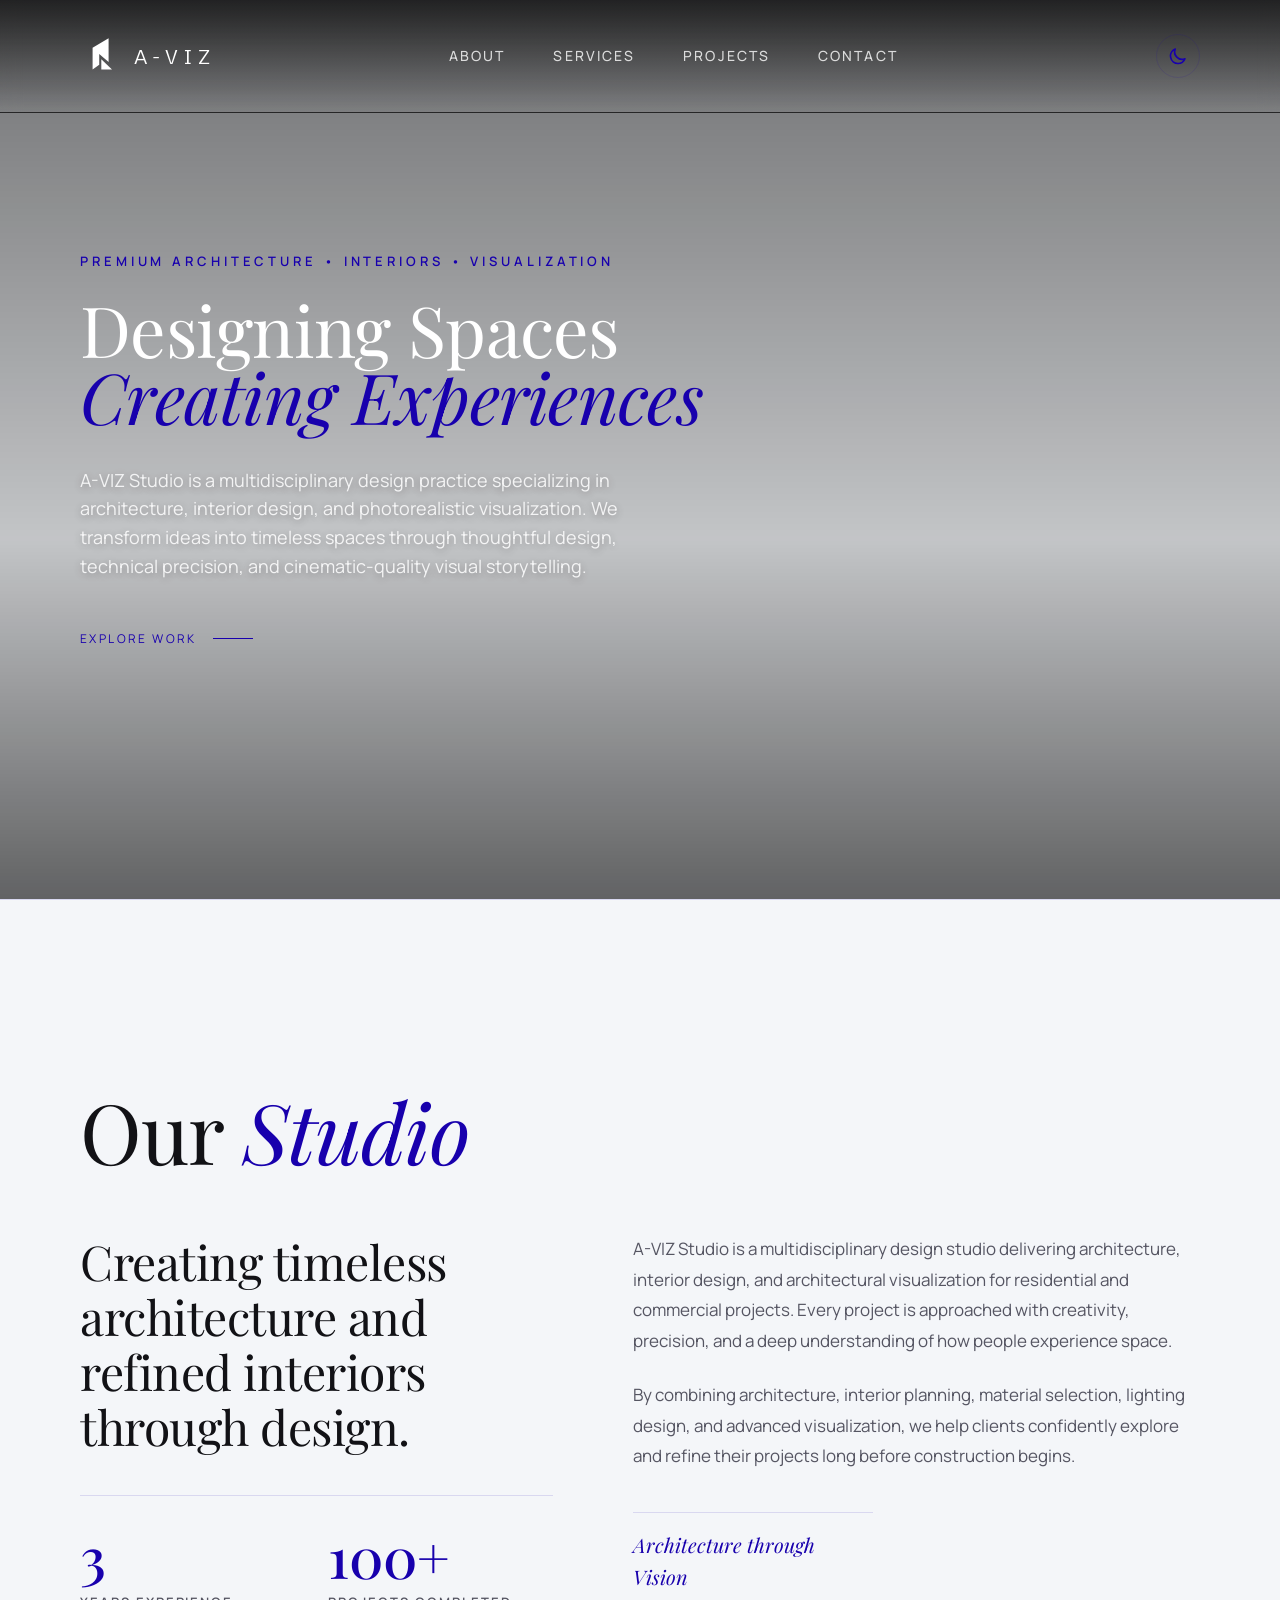
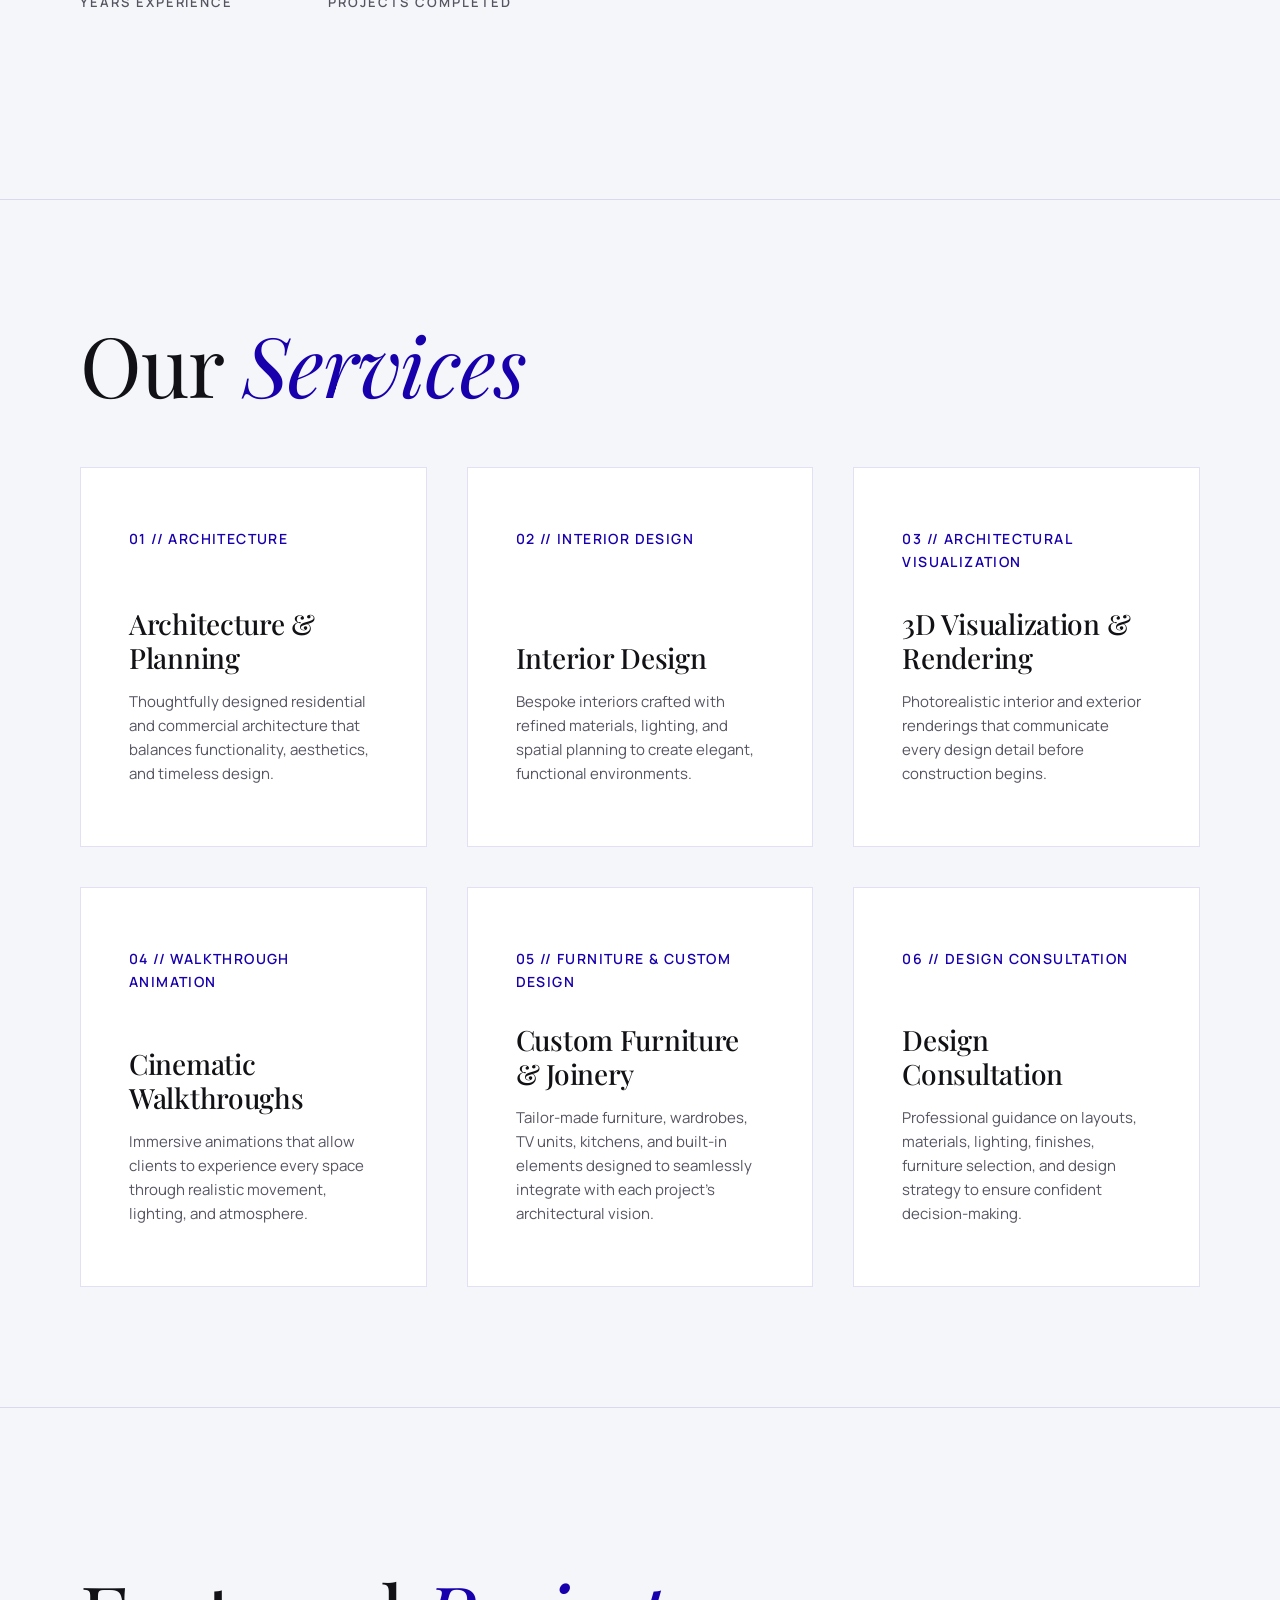
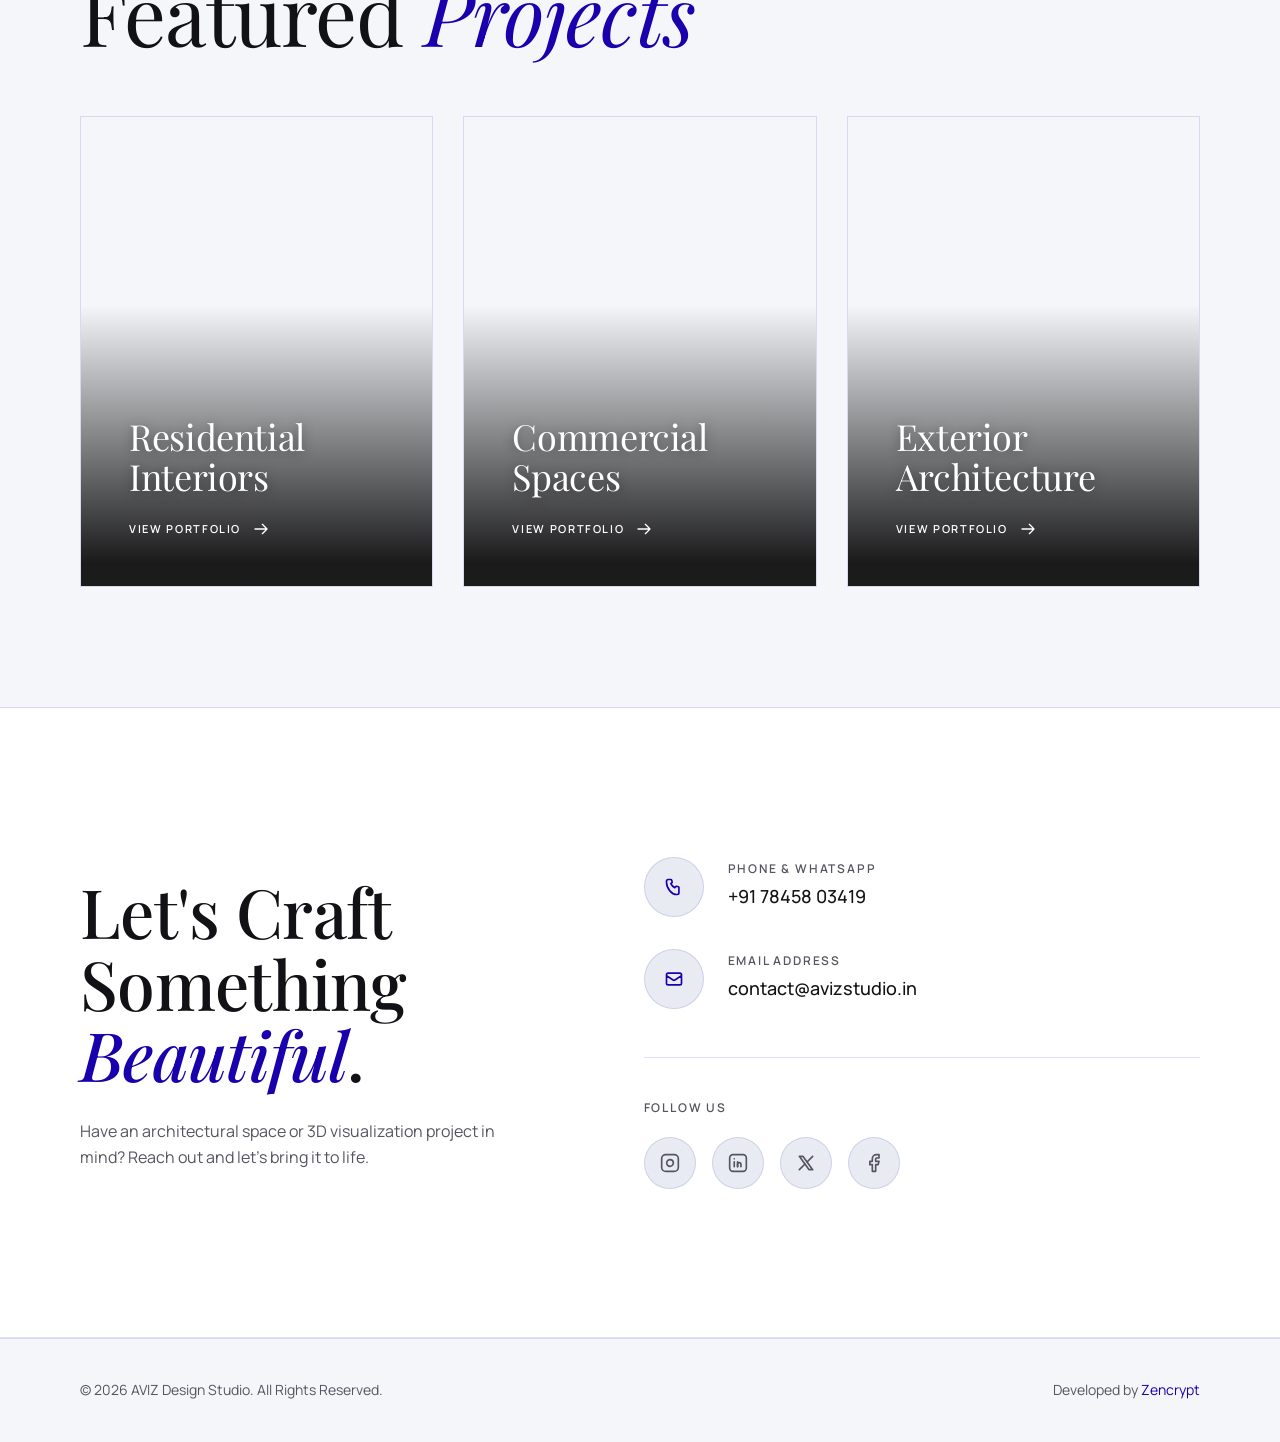
==== commit 6c1e56b0: "Update index.html projects upgrade" ====
--- a/index.html
+++ b/index.html
@@ -444,7 +444,7 @@
                                 <span class="about-stat-label">Years Experience</span>
                             </div>
                             <div class="about-stat-item">
-                                <span class="about-stat-num">50+</span>
+                                <span class="about-stat-num">100+</span>
                                 <span class="about-stat-label">Projects Completed</span>
                             </div>
                         </div>
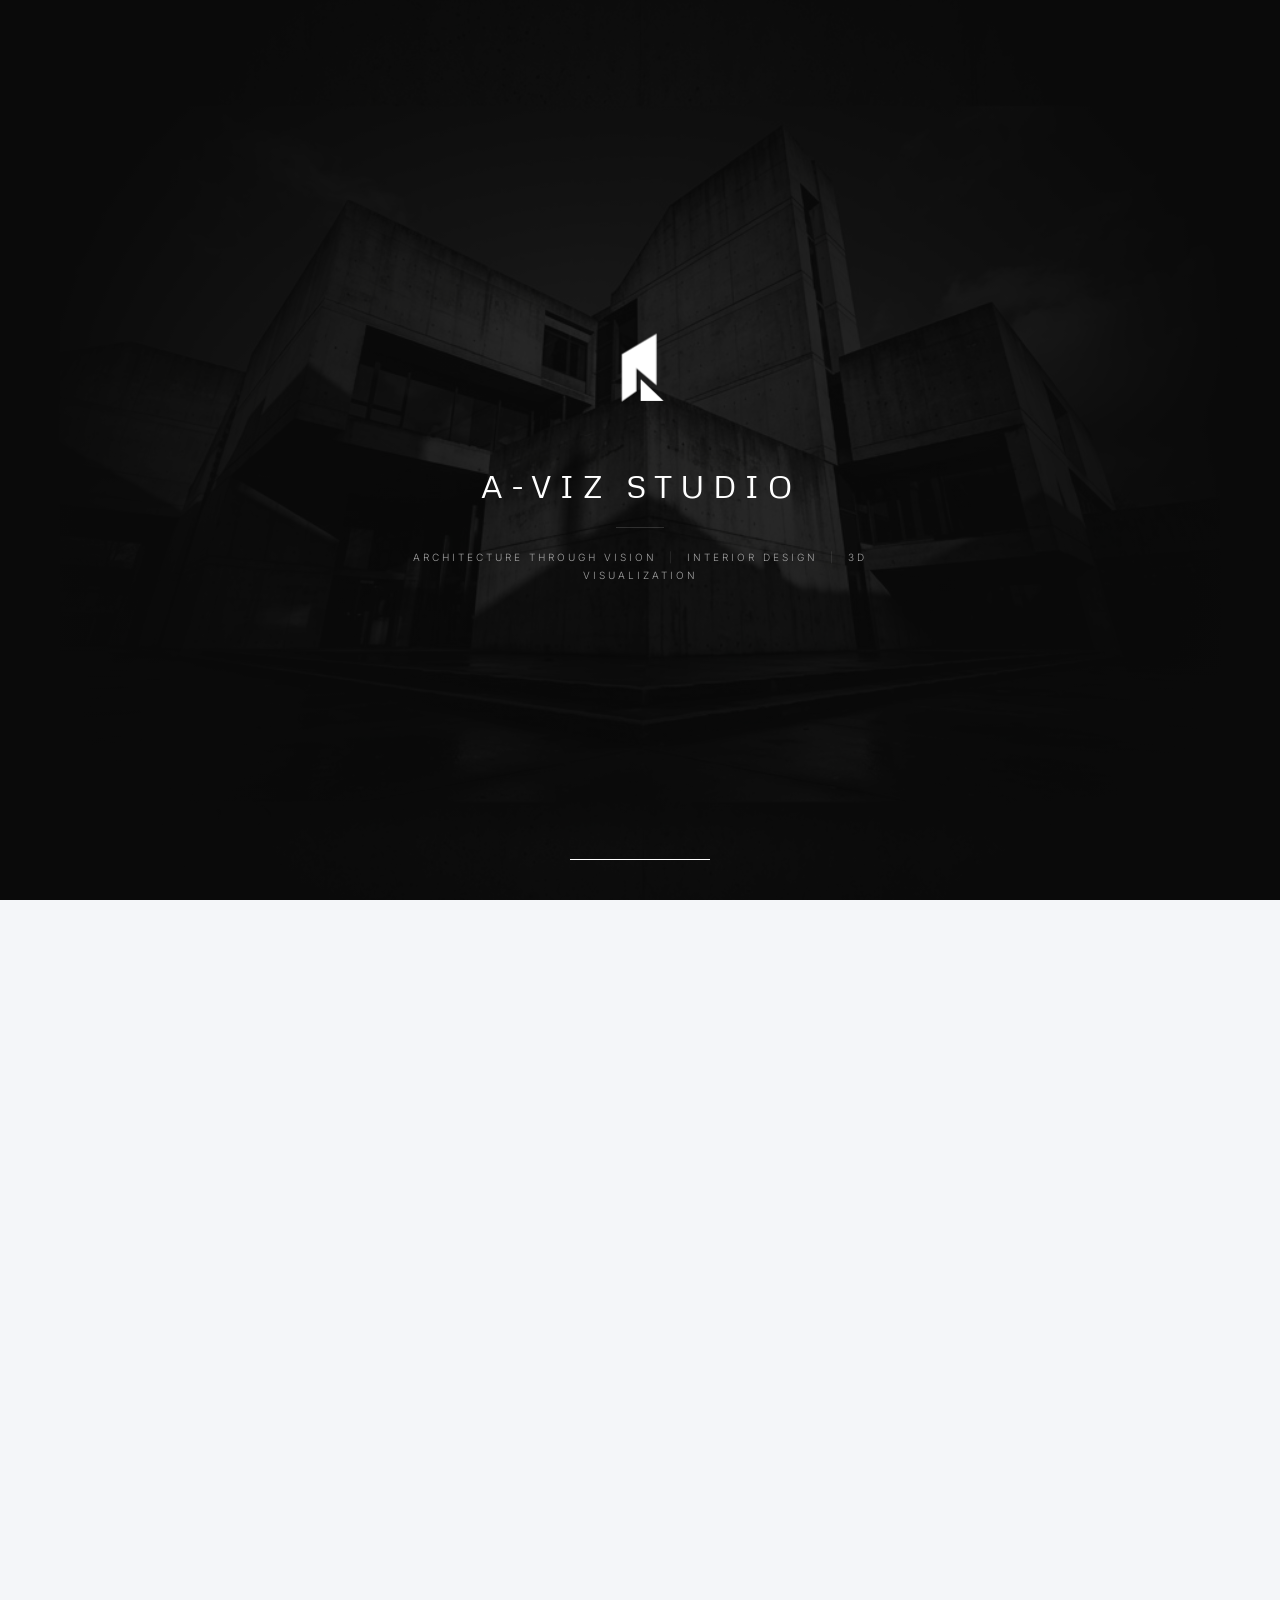
==== commit 8fff2685: "Update index.html number change" ====
--- a/index.html
+++ b/index.html
@@ -609,7 +609,7 @@
                                 </div>
                                 <div class="contact-item-info">
                                     <span class="contact-item-label">Phone & Whatsapp</span>
-                                    <span class="contact-item-value">+91 78458 03419</span>
+                                    <span class="contact-item-value">+91 93609 71324</span>
                                 </div>
                             </a>
                             <!-- Channel 2: Email -->
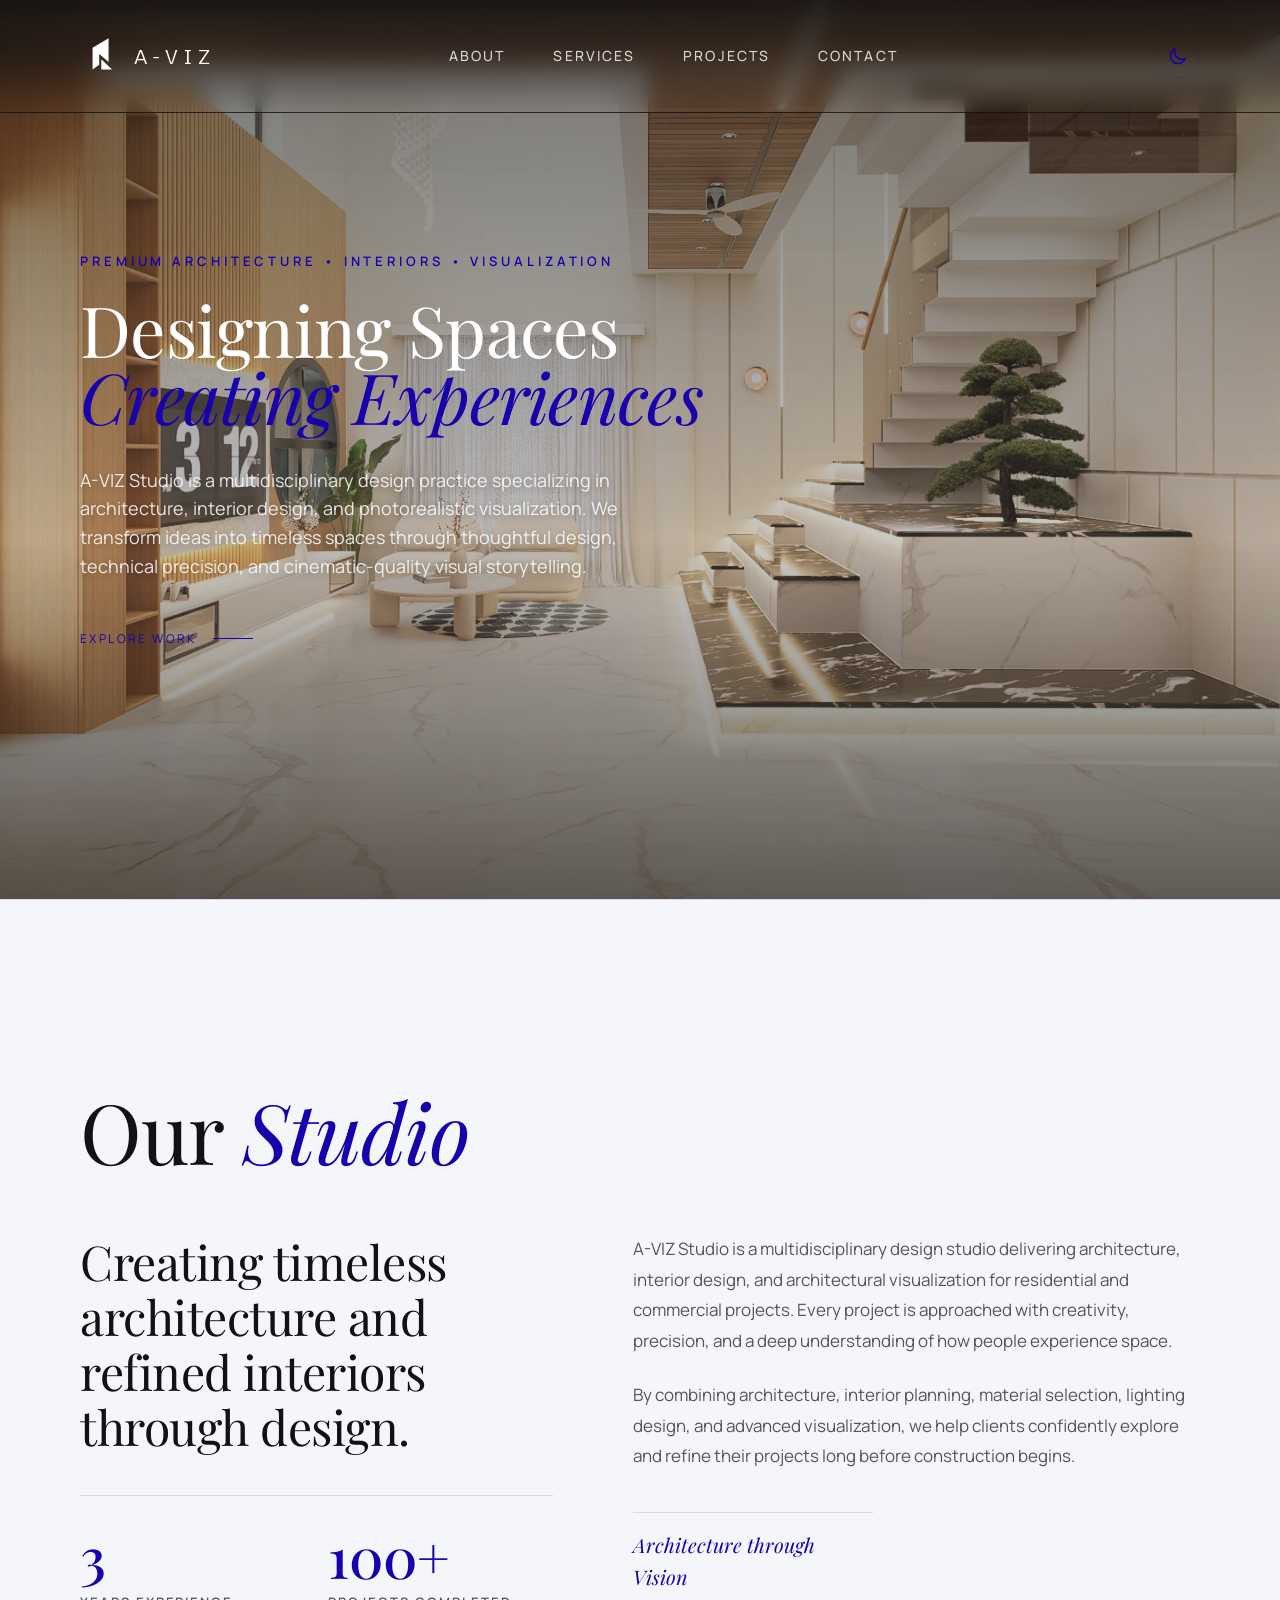
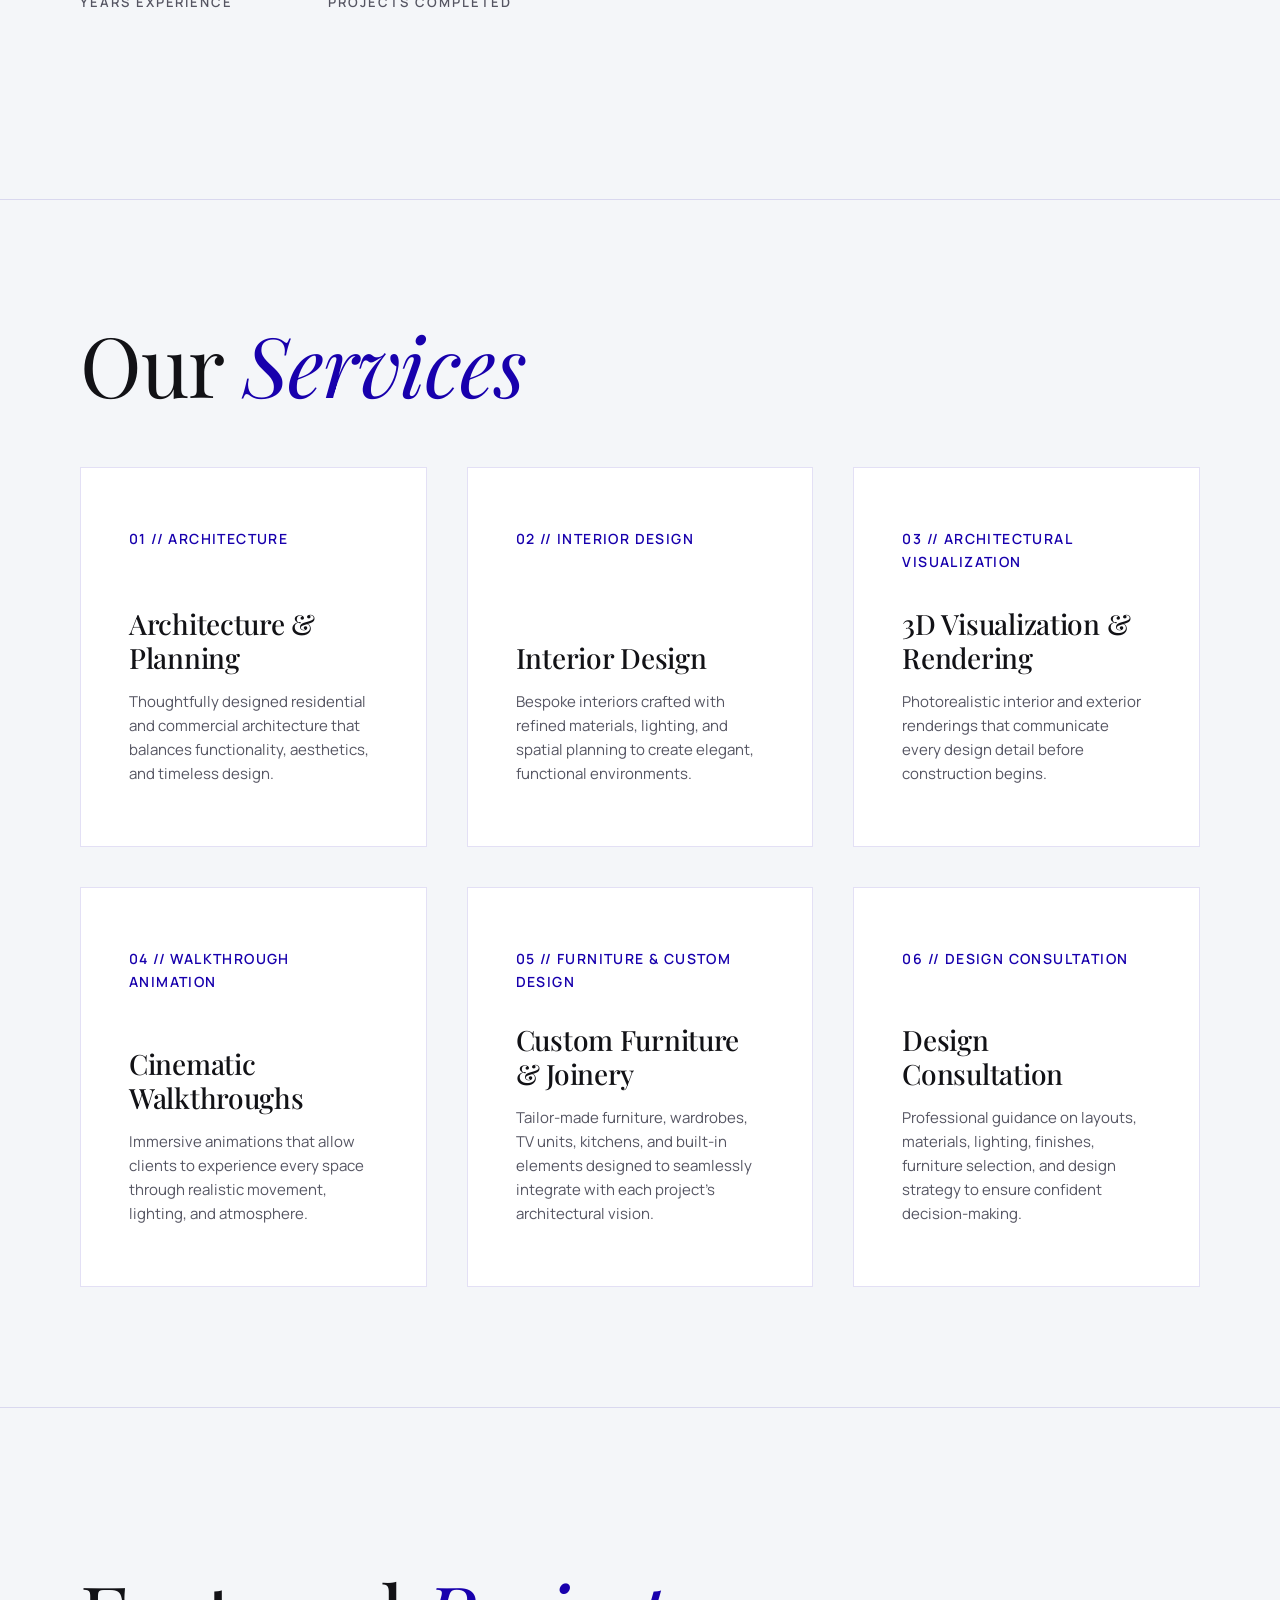
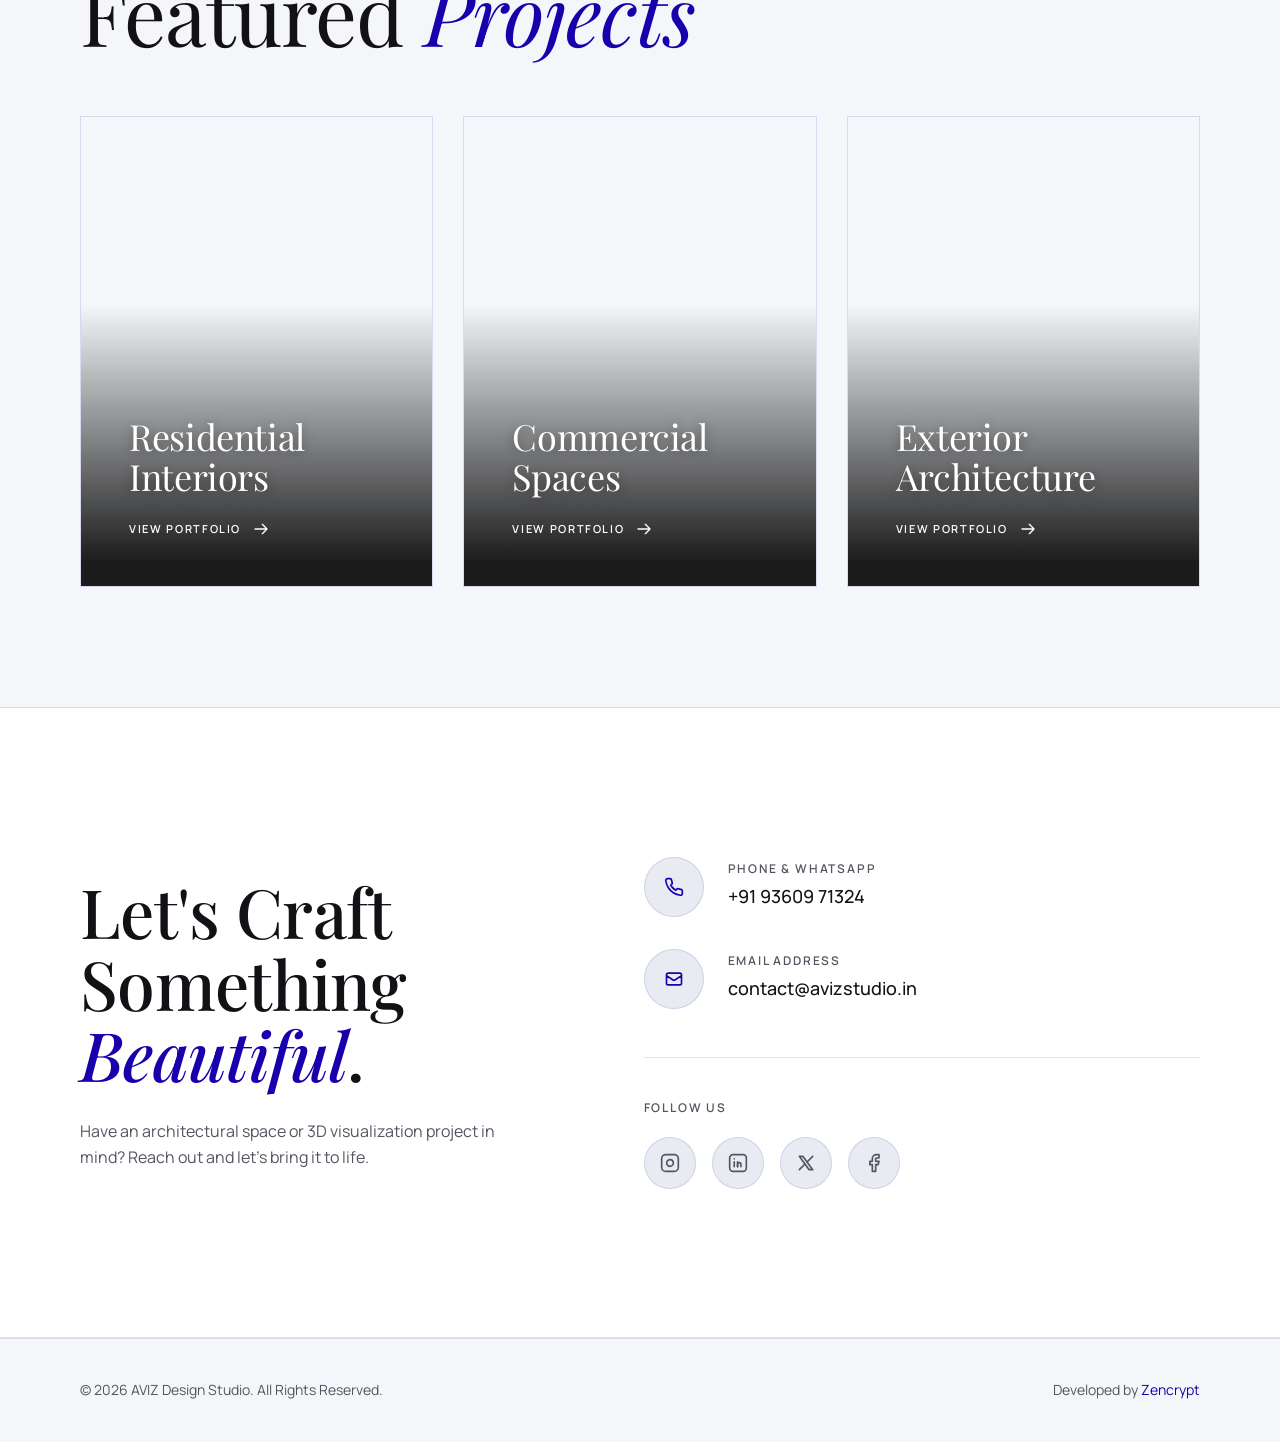
==== commit 1cfd61a3: "Update index.html phone icon change" ====
--- a/index.html
+++ b/index.html
@@ -88,7 +88,7 @@
         },
         "image": "https://avizstudio.in/favicons/android-chrome-512x512.png",
         "email": "contact@avizstudio.in",
-        "telephone": "+917845803419",
+        "telephone": "+919360971324",
         "description": "Luxury interior and architectural design studio specializing in residential, commercial, exterior and landscape design with photorealistic architectural visualization.",
         "sameAs": [
             "https://www.instagram.com/avizstudio.in?igsh=ZXhlcjF0a2FnNzVy",
@@ -106,7 +106,7 @@
         "logo": "https://avizstudio.in/favicons/android-chrome-512x512.png",
         "image": "https://avizstudio.in/images/seo/og-home.webp",
         "email": "contact@avizstudio.in",
-        "telephone": "+917845803419",
+        "telephone": "+919360971324",
         "description": "Luxury interior and architectural design studio serving clients across Tamil Nadu, Kerala, India and internationally.",
         "address": {
           "@type": "PostalAddress",
@@ -601,10 +601,10 @@
                         <!-- Primary Contacts Block -->
                         <div class="contact-primaries">
                             <!-- Channel 1: WhatsApp -->
-                            <a class="contact-item" href="https://wa.me/917845803419" target="_blank" rel="noopener noreferrer">
+                            <a class="contact-item" href="https://wa.me/919360971324" target="_blank" rel="noopener noreferrer">
                                 <div class="contact-icon-box">
-                                    <svg fill="none" stroke="currentColor" stroke-width="2" viewBox="0 0 24 24" xmlns="http://www.w3.org/2000/svg">
-                                        <path stroke-linecap="round" stroke-linejoin="round" d="M3 5a2 2 0 012-2h3.28a1 1 0 01.94.725l.548 2.2a1 1 0 01-.321.988l-1.305.98a10.582 10.582 0 004.872 4.872l.98-1.305a1 1 0 01.988-.321l2.2.548a1 1 0 01.725.94V19a2 2 0 01-2 2h-1C9.716 21 3 14.284 3 6V5z"></path>
+                                    <svg fill="none" stroke="currentColor" stroke-width="2" stroke-linecap="round" stroke-linejoin="round" viewBox="0 0 24 24" xmlns="http://www.w3.org/2000/svg">
+                                        <path d="M22 16.92v3a2 2 0 0 1-2.18 2 19.79 19.79 0 0 1-8.63-3.07 19.5 19.5 0 0 1-6-6 19.79 19.79 0 0 1-3.07-8.67A2 2 0 0 1 4.11 2h3a2 2 0 0 1 2 1.72 12.84 12.84 0 0 0 .7 2.81 2 2 0 0 1-.45 2.11L8.09 9.91a16 16 0 0 0 6 6l1.27-1.27a2 2 0 0 1 2.11-.45 12.84 12.84 0 0 0 2.81.7A2 2 0 0 1 22 16.92z"></path>
                                     </svg>
                                 </div>
                                 <div class="contact-item-info">
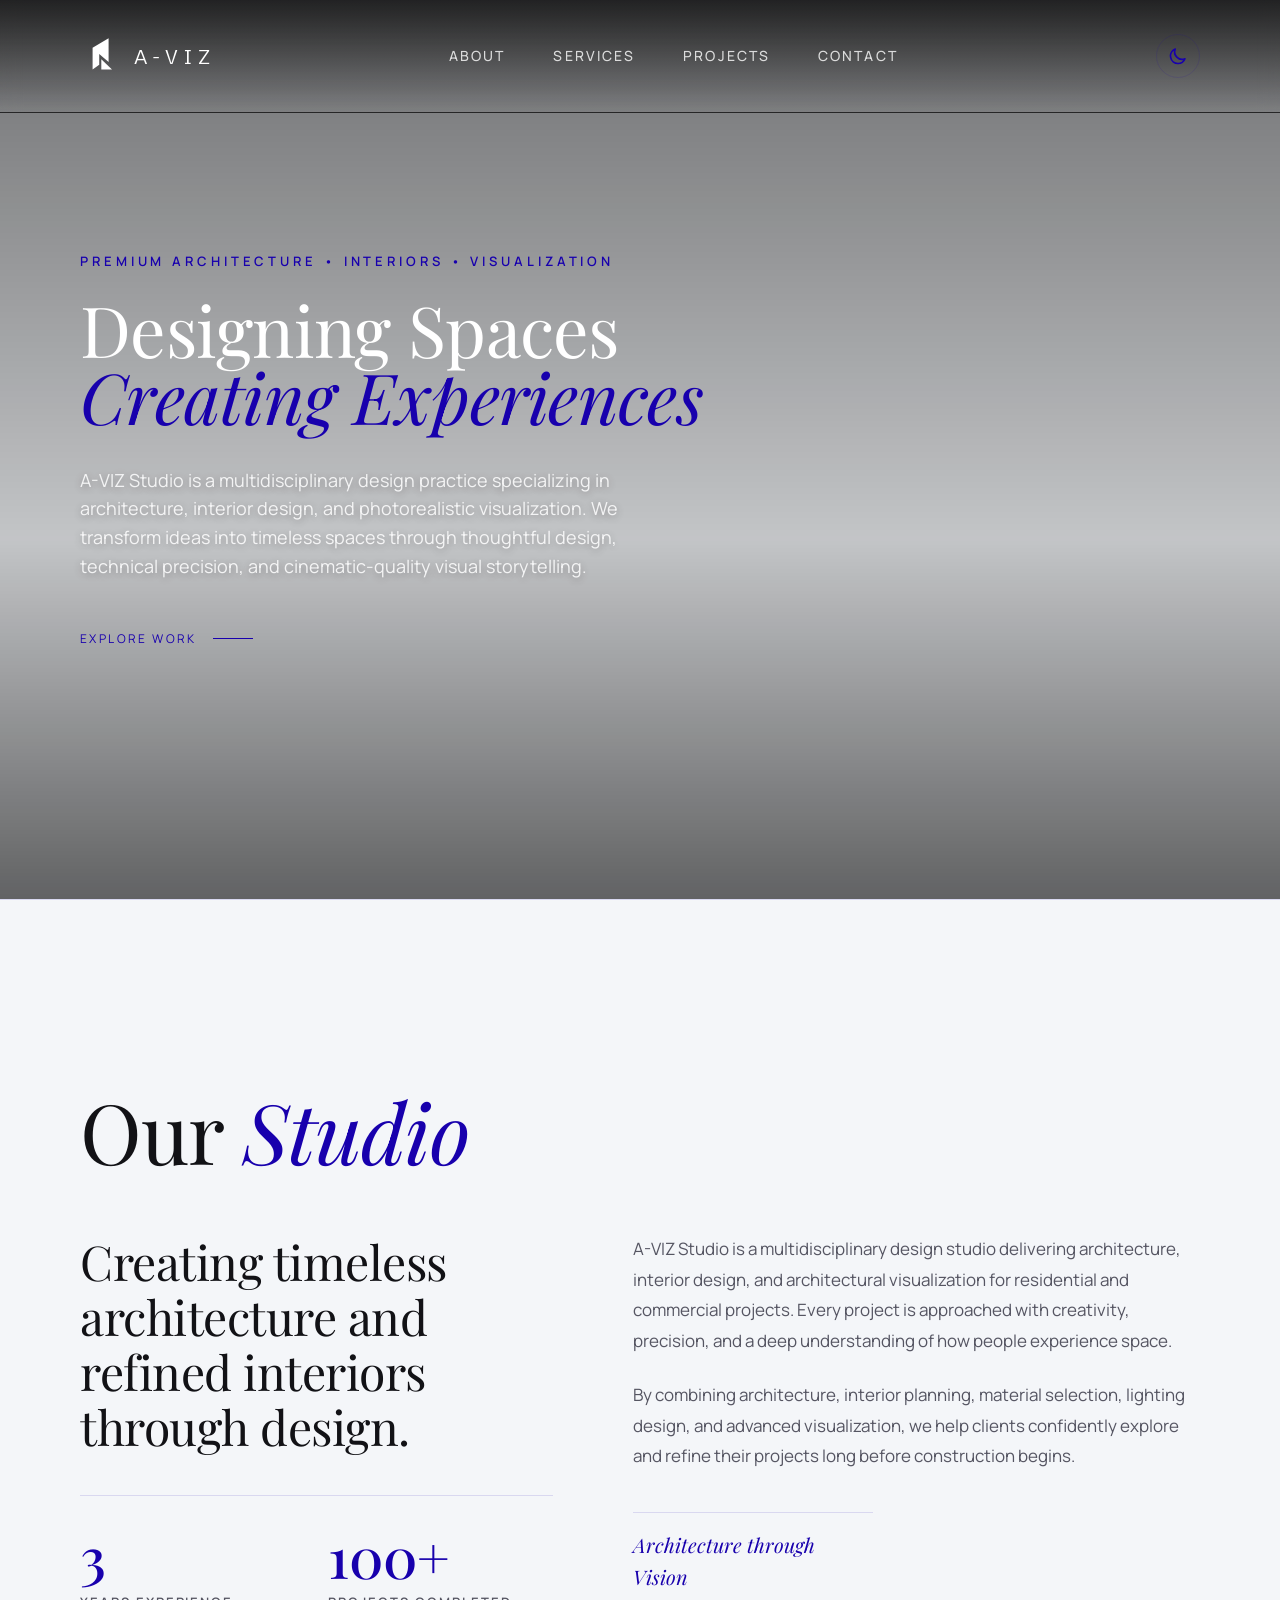
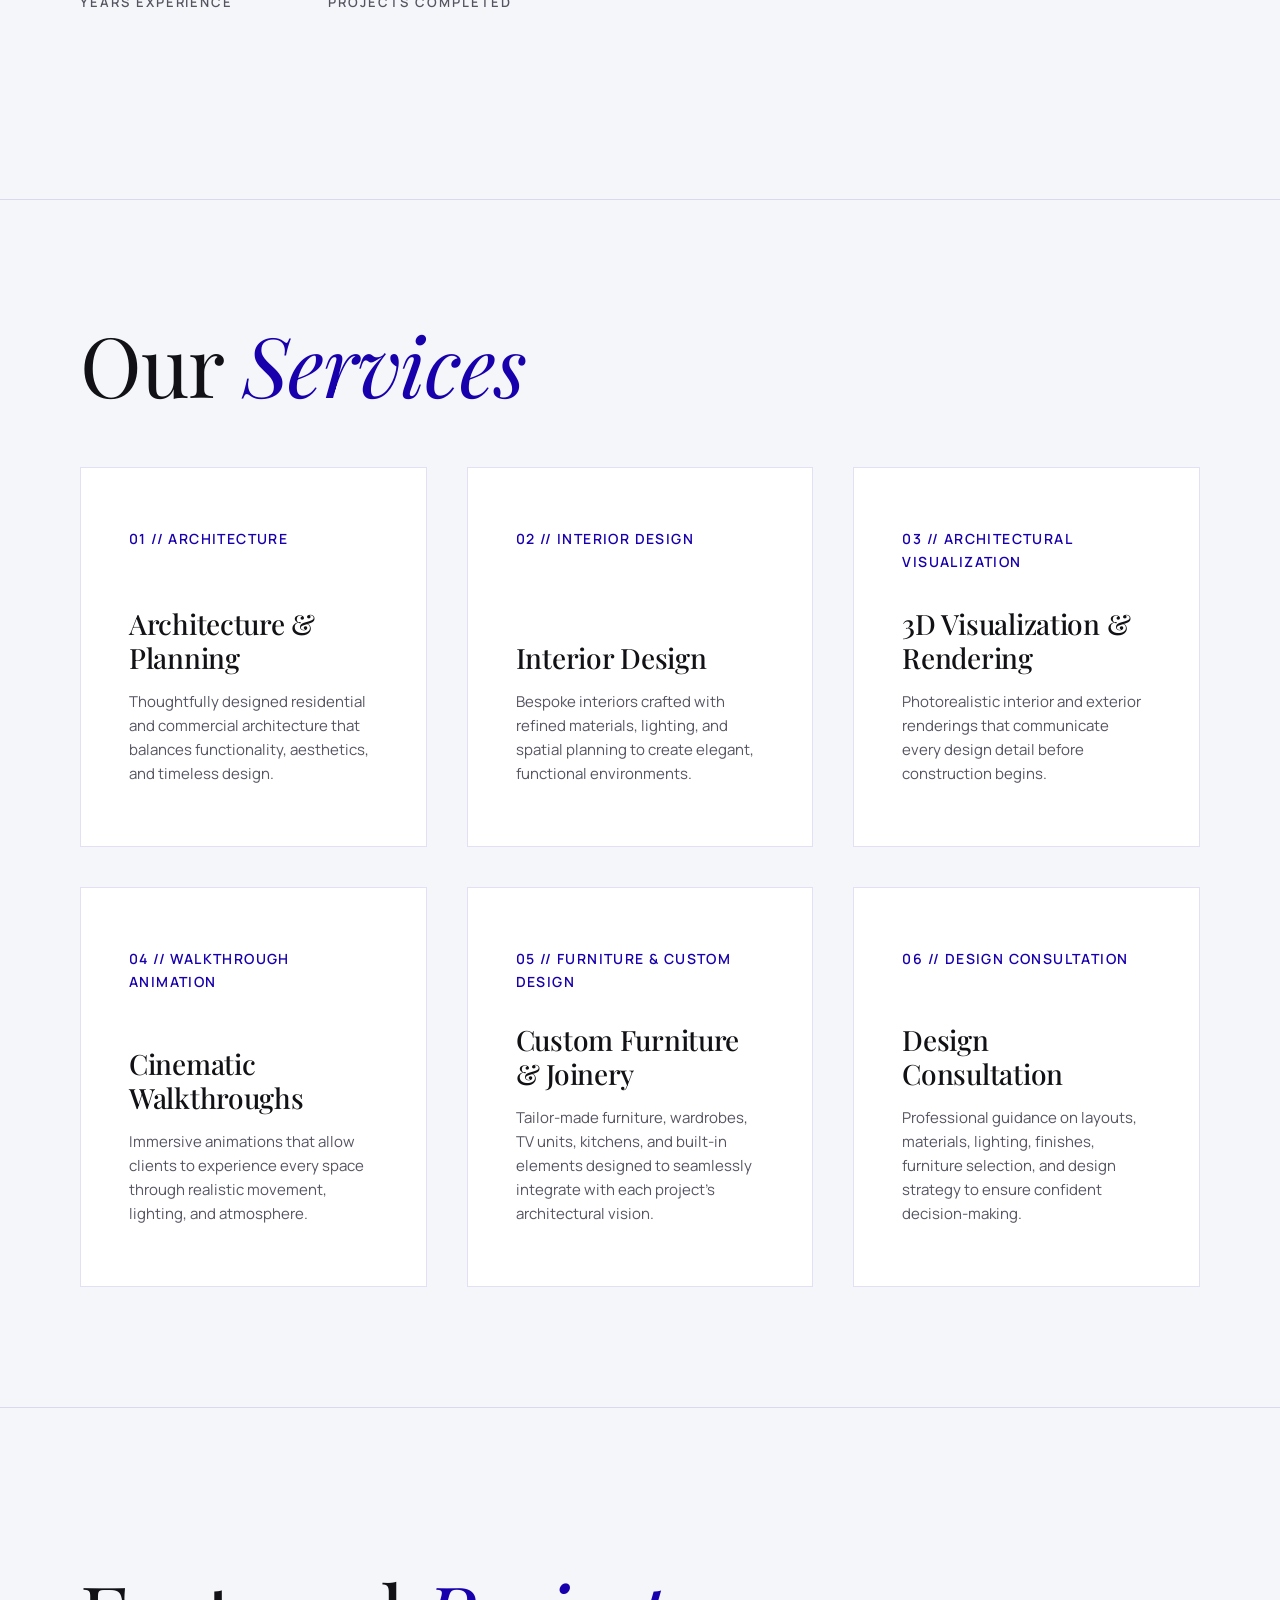
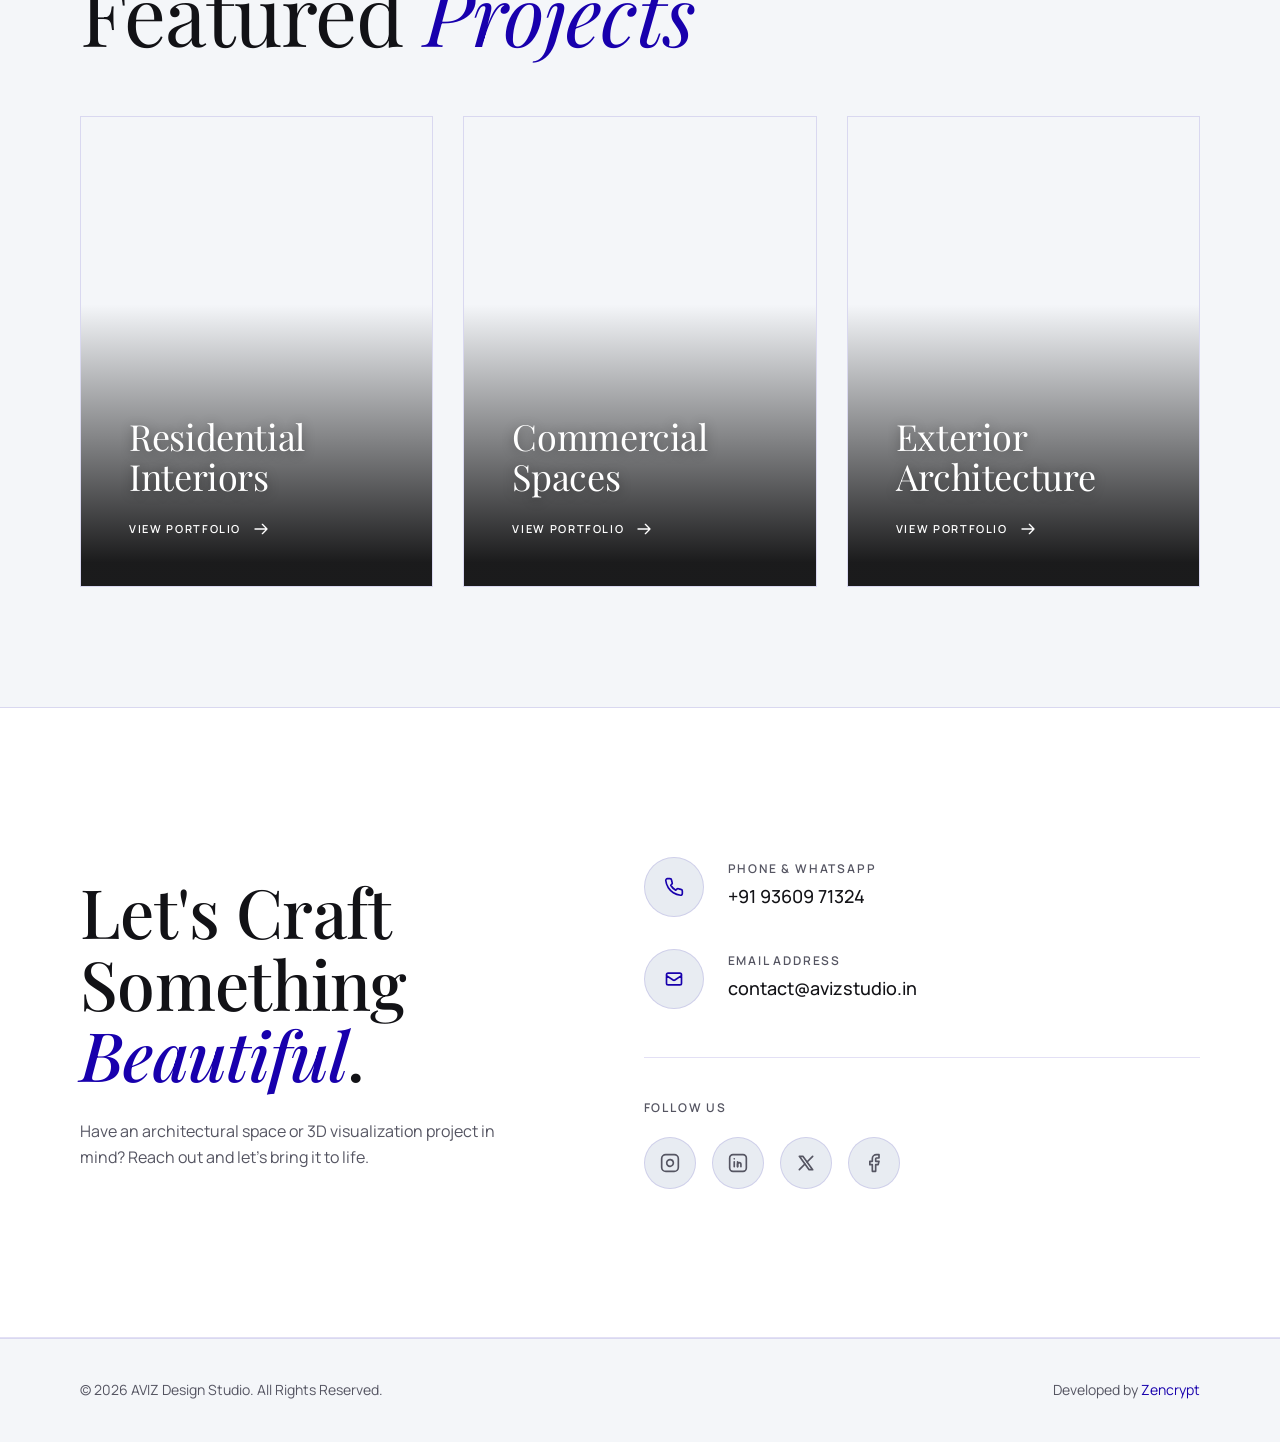
==== commit 3dd92060: "Update index.html loading update" ====
--- a/index.html
+++ b/index.html
@@ -356,7 +356,7 @@
             <h1 class="loader-brand-title">A-VIZ STUDIO</h1>
             <div class="loader-divider"></div>
             <p class="loader-brand-subtitle">
-                ARCHITECTURE THROUGH VISION <span>|</span> INTERIOR DESIGN <span>|</span> 3D VISUALIZATION
+                ARCHITECTURE THROUGH VISION <br> <span>|</span> ARCHITECTURE <span>|</span> INTERIOR <span>|</span> VISUALIZATION
             </p>
         </div>
 
--- a/css/style.css
+++ b/css/style.css
@@ -1102,13 +1102,13 @@
     height: 24px;                                               /* Set layout height span */
 }
 
-/* Lightbox Dots Indicator */
+/* Lightbox Dots Indicator (Hidden on PC, visible on mobile where arrows are hidden) */
 .lightbox-dots {
     position: absolute;                                         /* Set positioning layout scheme */
     bottom: 30px;                                               /* Position offset from bottom edge */
     left: 50%;                                                  /* Position offset from left edge */
     transform: translateX(-50%);                                /* Apply dimensional transformations and rotations */
-    display: flex;                                              /* Define element layout container type */
+    display: none !important;                                   /* Hide on PC where side arrows are visible */
     gap: 12px;                                                  /* Define spacing gap between sibling child elements */
     z-index: 9999999;                                           /* Set stack order layer depth */
 }
@@ -2040,6 +2040,56 @@
     .mobile-only-links {
         display: inline !important;                             /* Show mobile text on tablet/mobile */
     }
+
+    /* Lightbox dots visible on mobile/tablet viewports */
+    .lightbox-dots {
+        display: flex !important;
+    }
+
+    /* Mobile CTA Button styling and dynamic animations for View Portfolio links */
+    .category-card-link {
+        display: inline-flex !important;
+        align-items: center !important;
+        gap: 10px !important;
+        padding: 10px 20px !important;
+        background: var(--accent-gold) !important;
+        color: #0c0c0e !important;
+        font-weight: 700 !important;
+        font-size: 11px !important;
+        border-radius: 30px !important;
+        letter-spacing: 0.15em !important;
+        margin-top: 14px !important;
+        box-shadow: 0 4px 15px rgba(197, 168, 128, 0.4) !important;
+        animation: pulseCtaMobile 2s infinite ease-in-out !important;
+    }
+
+    .category-card-link svg {
+        stroke: #0c0c0e !important;
+        animation: arrowSlideMobile 1.5s infinite ease-in-out !important;
+    }
+}
+
+@keyframes pulseCtaMobile {
+    0%, 100% {
+        transform: scale(1);
+        box-shadow: 0 4px 15px rgba(197, 168, 128, 0.4);
+    }
+    50% {
+        transform: scale(1.04);
+        box-shadow: 0 6px 20px rgba(197, 168, 128, 0.65);
+    }
+}
+
+@keyframes arrowSlideMobile {
+    0%, 100% {
+        transform: translateX(0);
+    }
+    50% {
+        transform: translateX(5px);
+    }
+}
+
+    
 }
 
 @media (max-width: 768px) {
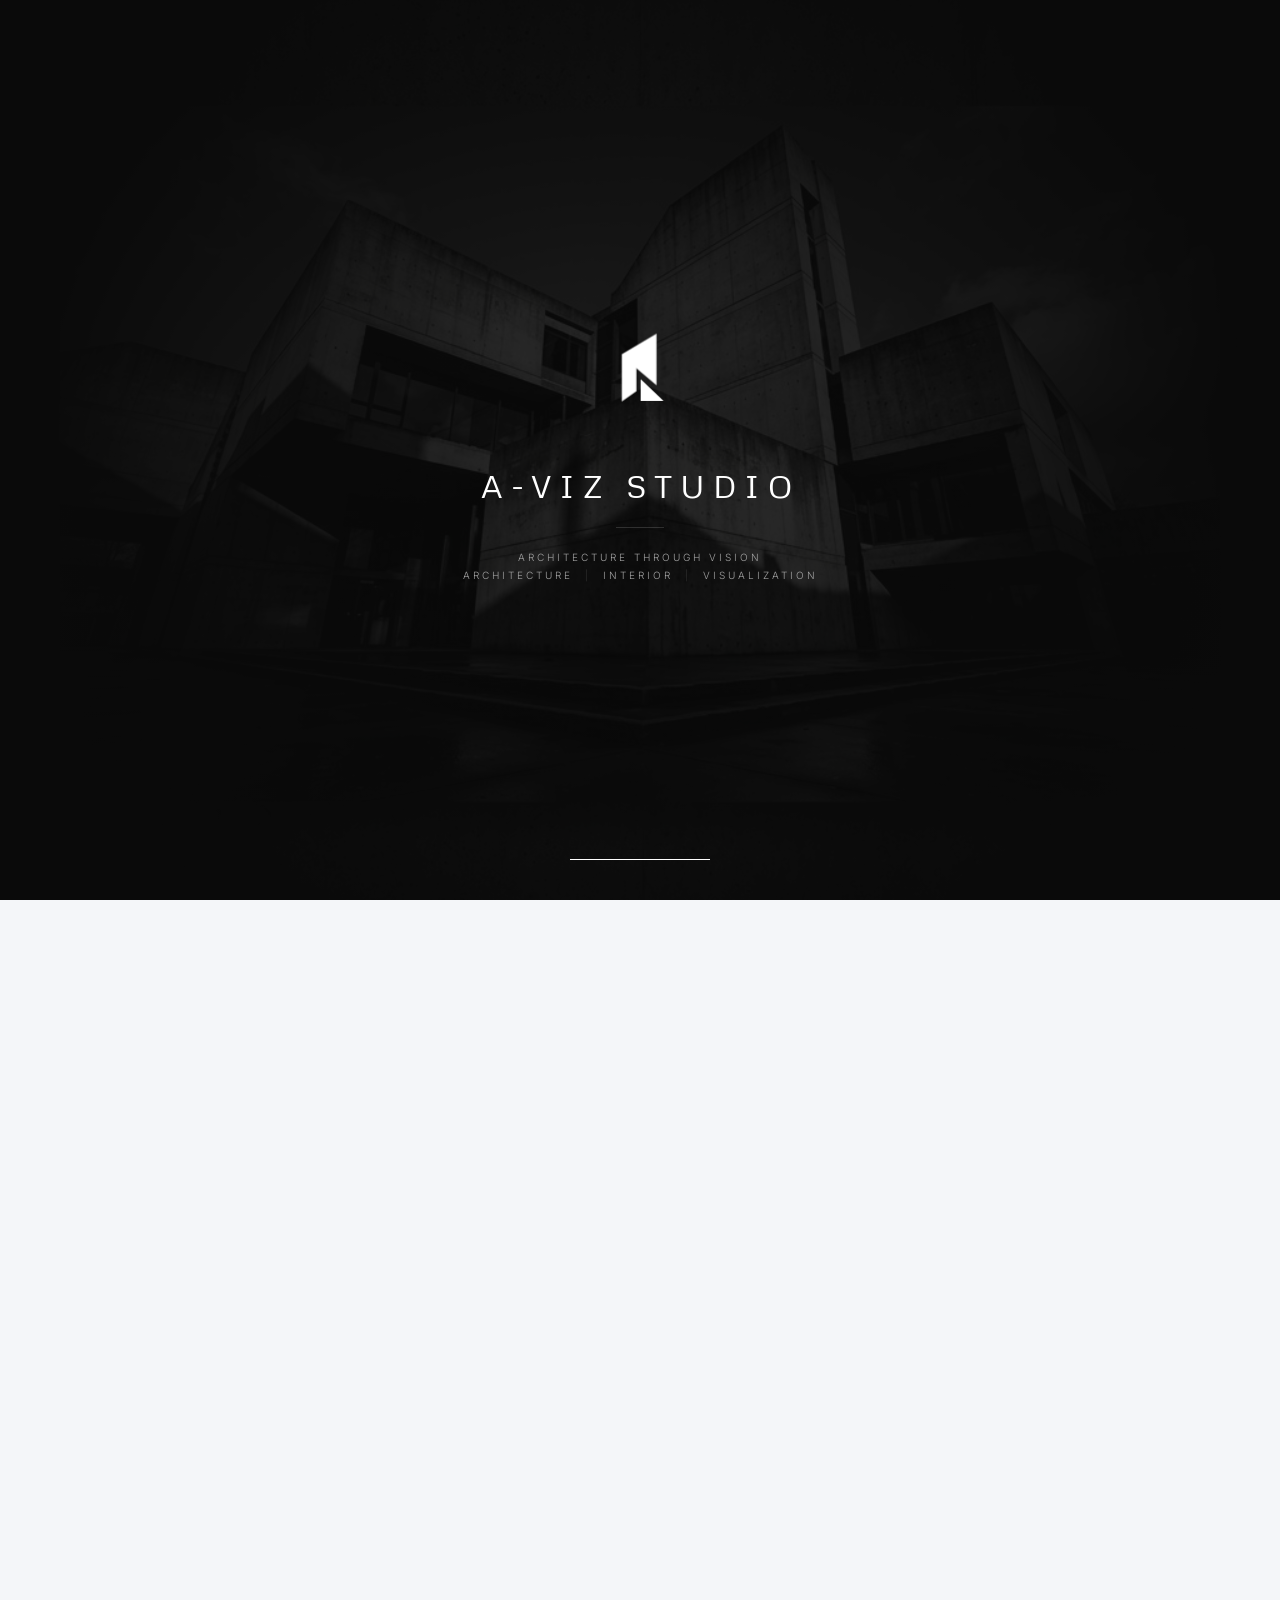
==== commit ea4b621b: "Update index.html loading screen | removal" ====
--- a/index.html
+++ b/index.html
@@ -356,7 +356,7 @@
             <h1 class="loader-brand-title">A-VIZ STUDIO</h1>
             <div class="loader-divider"></div>
             <p class="loader-brand-subtitle">
-                ARCHITECTURE THROUGH VISION <br> <span>|</span> ARCHITECTURE <span>|</span> INTERIOR <span>|</span> VISUALIZATION
+                ARCHITECTURE THROUGH VISION <br> ARCHITECTURE <span>|</span> INTERIOR <span>|</span> VISUALIZATION
             </p>
         </div>
 
